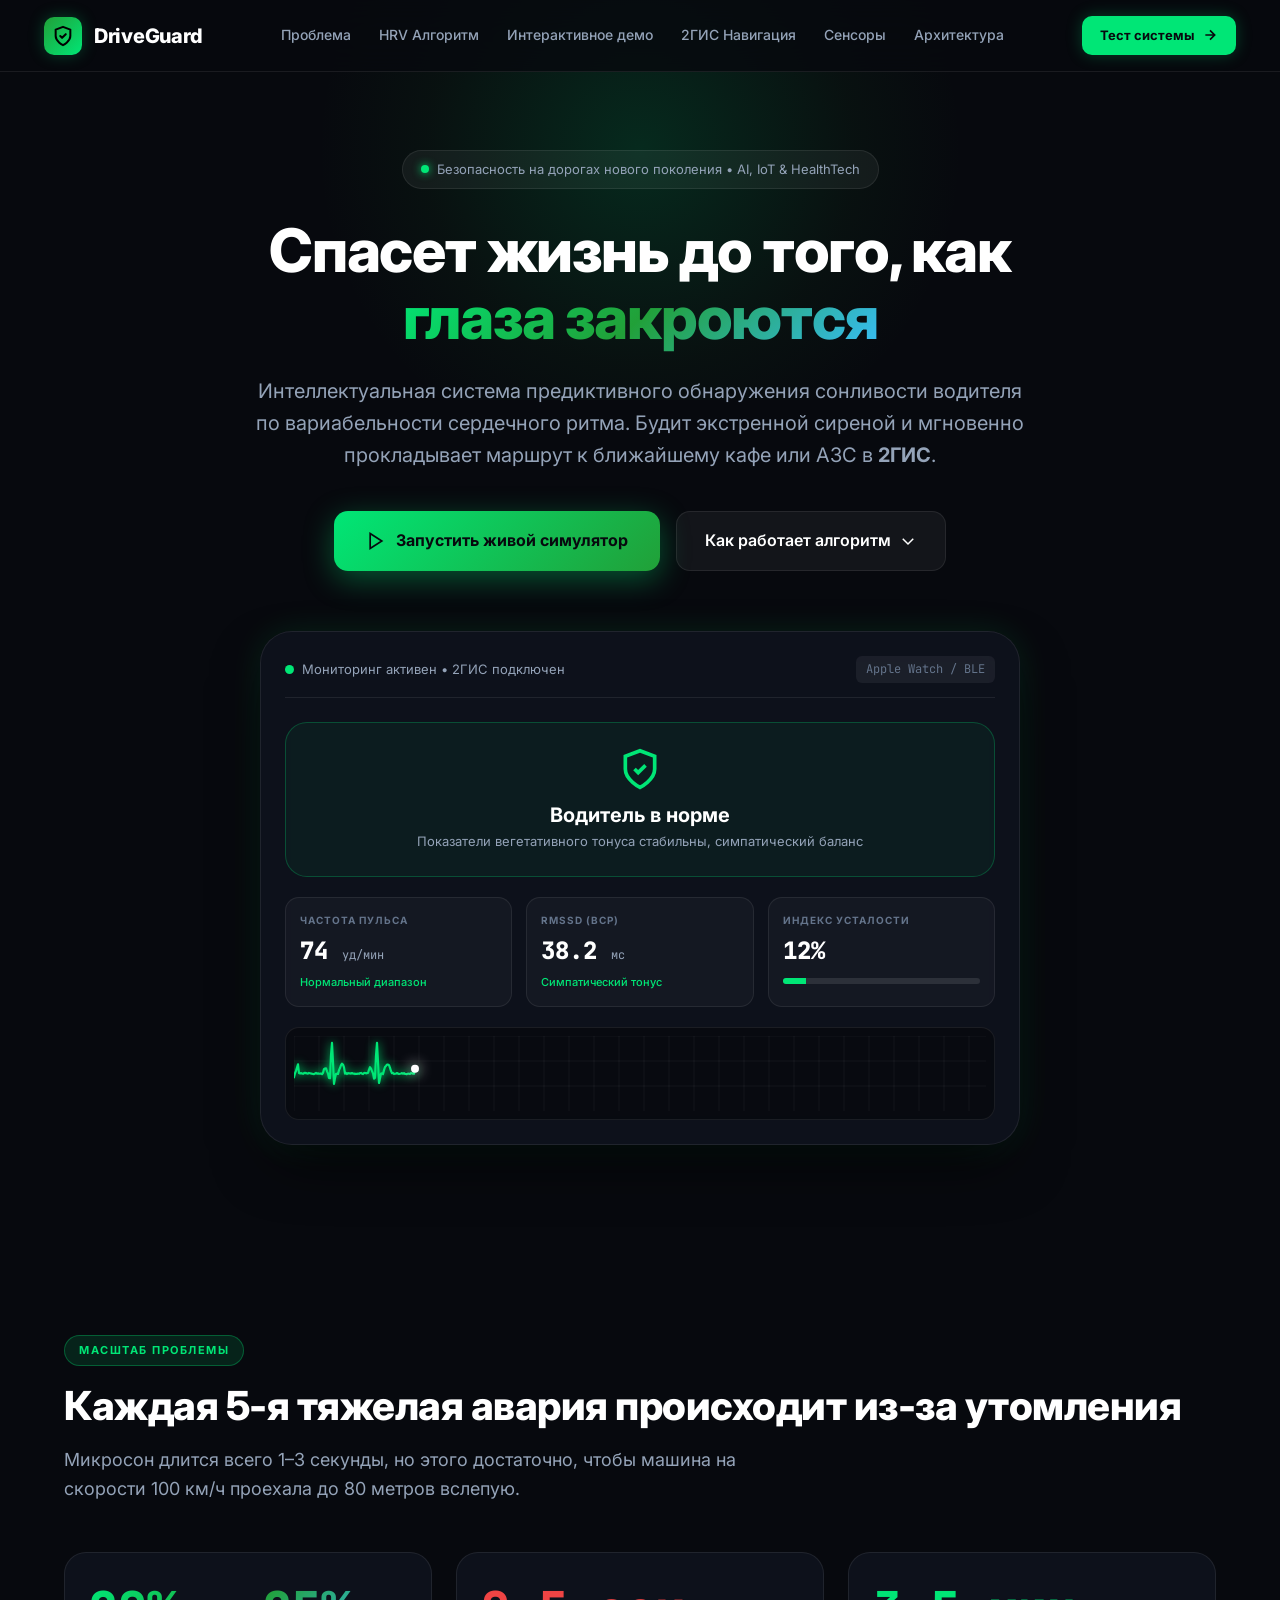
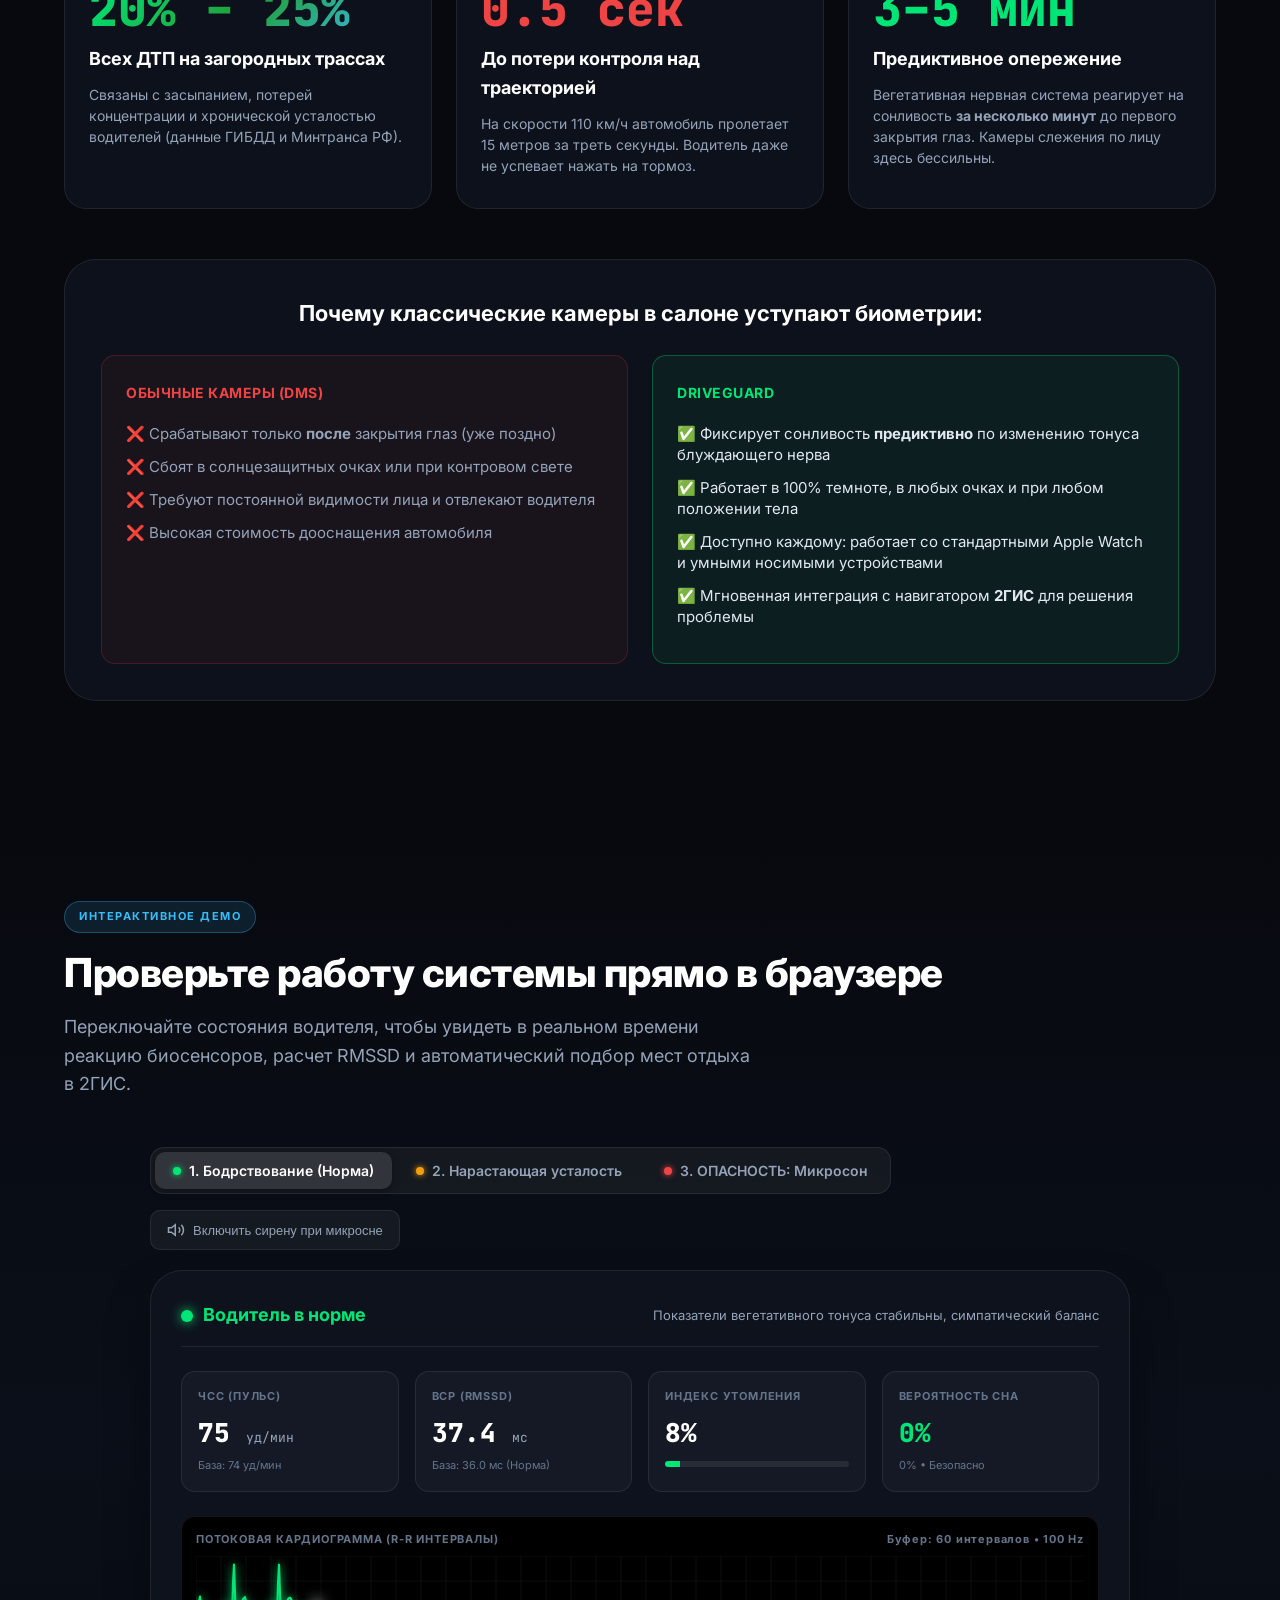
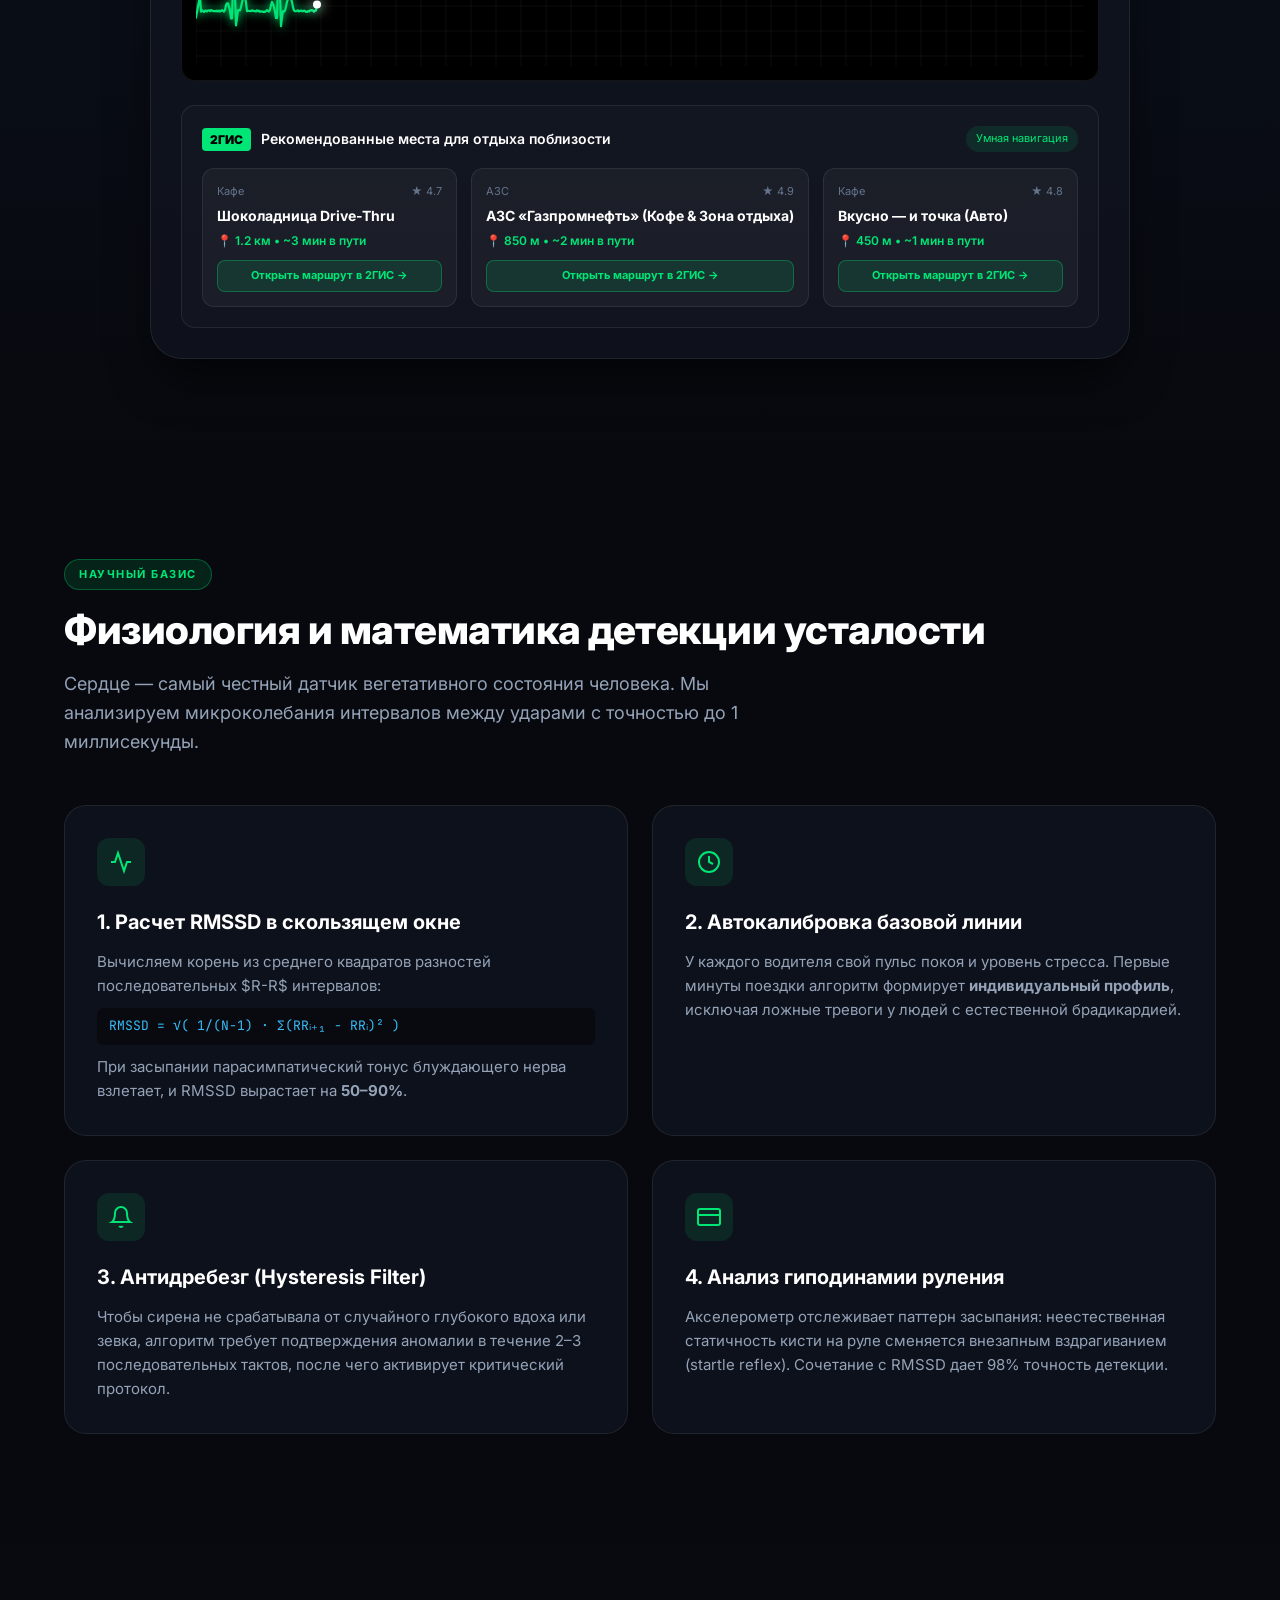
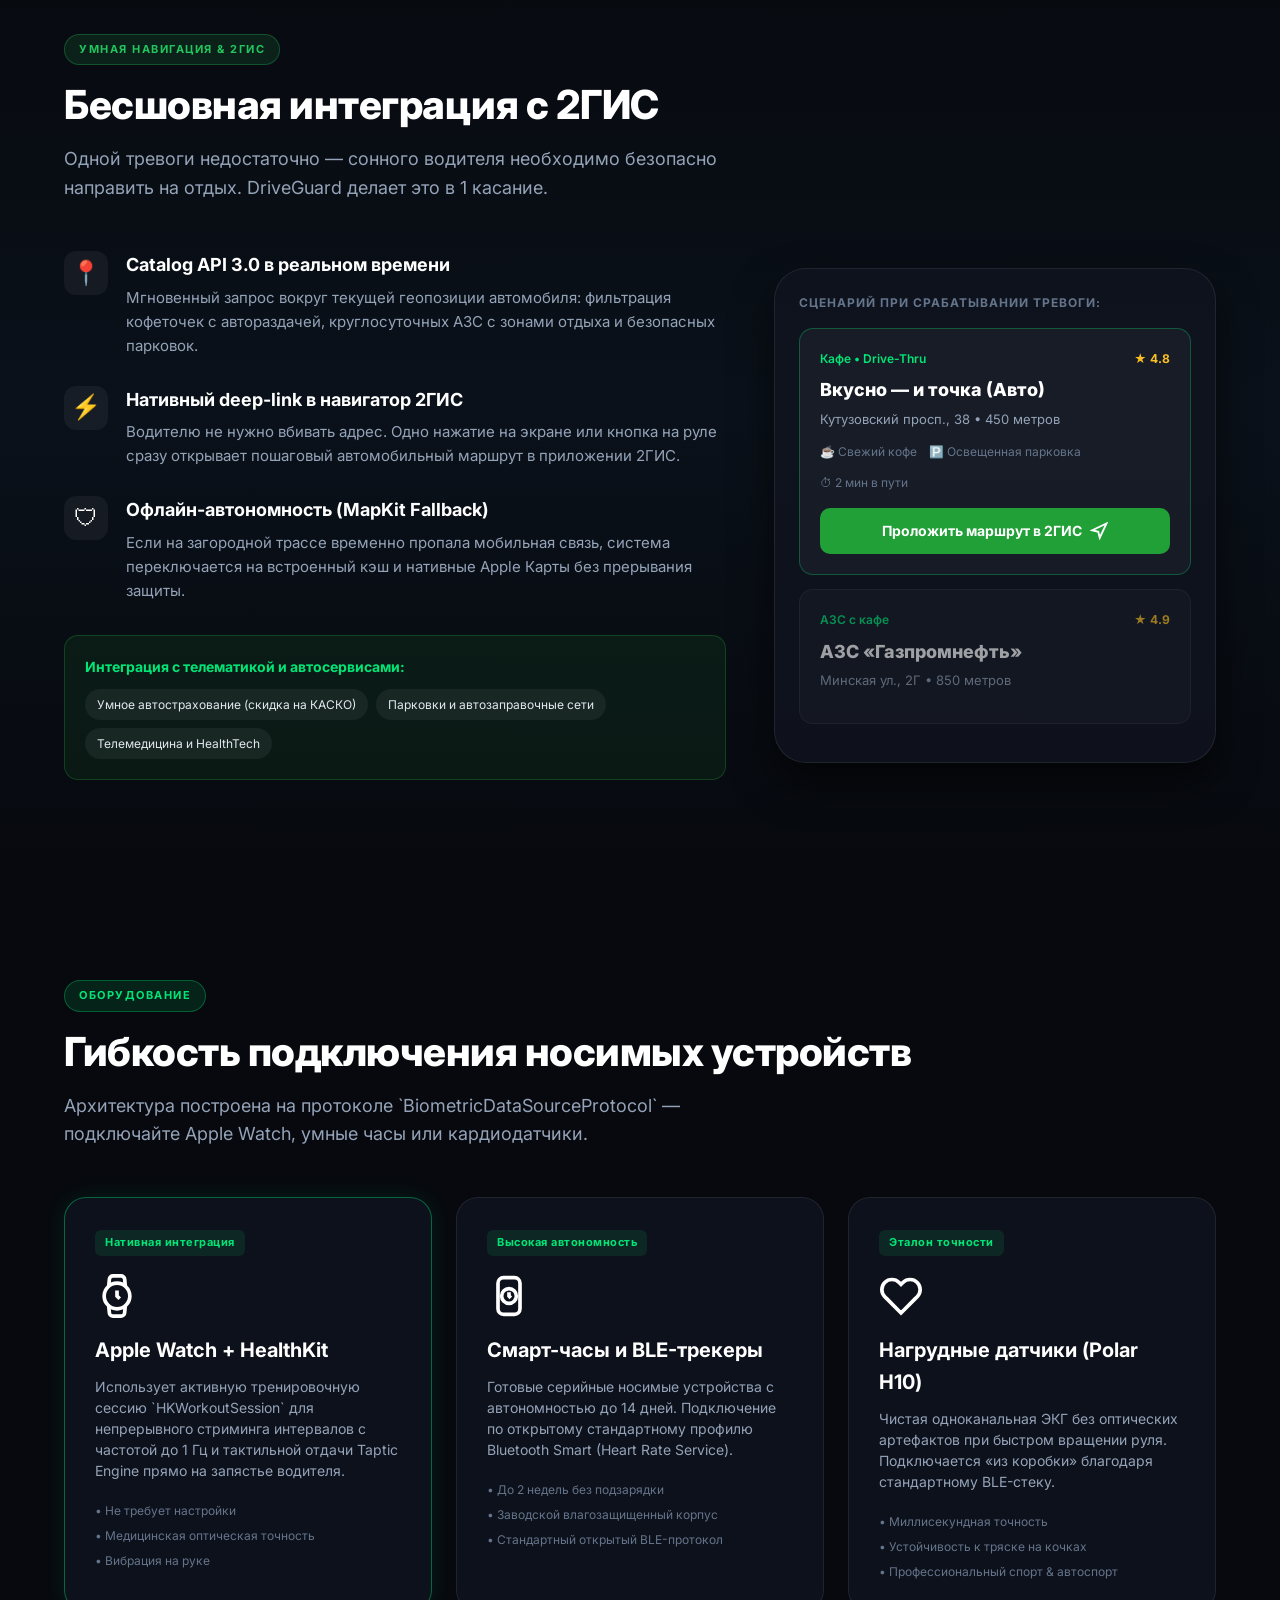
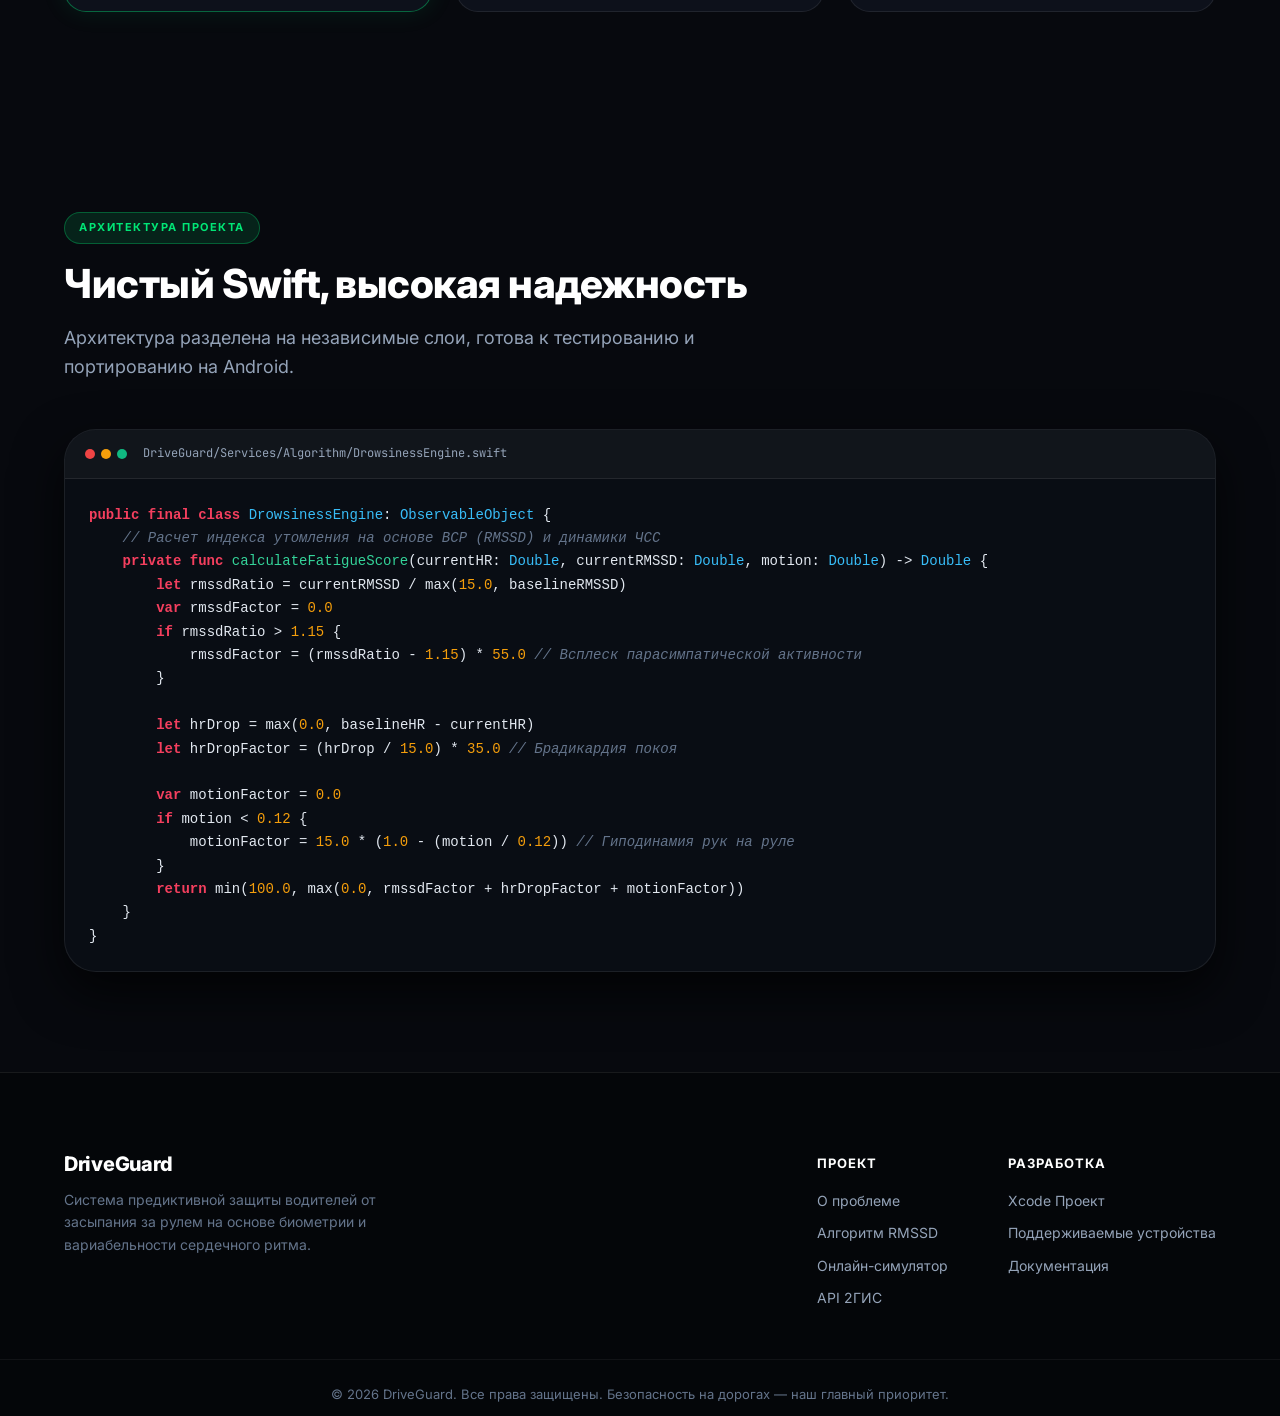
==== index.html @ 7223e364 "landing" ====
<!DOCTYPE html>
<html lang="ru">
<head>
  <meta charset="UTF-8">
  <meta name="viewport" content="width=device-width, initial-scale=1.0">
  <title>DriveGuard — Интеллектуальный контроль бодрствования водителя</title>
  <meta name="description" content="Предиктивное предотвращение засыпания за рулем по вариабельности сердечного ритма с мгновенной навигацией к местам отдыха в 2ГИС">
  <link rel="preconnect" href="https://fonts.googleapis.com">
  <link rel="preconnect" href="https://fonts.gstatic.com" crossorigin>
  <link href="https://fonts.googleapis.com/css2?family=Inter:wght@300;400;500;600;700;800&family=JetBrains+Mono:wght@400;600&display=swap" rel="stylesheet">
  <link rel="stylesheet" href="styles.css">
</head>
<body>

  <!-- Навигация -->
  <header class="navbar">
    <div class="nav-container">
      <a href="#" class="brand-logo">
        <div class="logo-icon">
          <svg viewBox="0 0 24 24" fill="none" stroke="currentColor" stroke-width="2.2" stroke-linecap="round" stroke-linejoin="round">
            <path d="M12 22s8-4 8-10V5l-8-3-8 3v7c0 6 8 10 8 10z"></path>
            <path d="M9 12l2 2 4-4"></path>
          </svg>
        </div>
        <div class="brand-text">
          <span class="brand-name">DriveGuard</span>
        </div>
      </a>

      <nav class="nav-links">
        <a href="#problem">Проблема</a>
        <a href="#algorithm">HRV Алгоритм</a>
        <a href="#simulator">Интерактивное демо</a>
        <a href="#twogis">2ГИС Навигация</a>
        <a href="#hardware">Сенсоры</a>
        <a href="#tech">Архитектура</a>
      </nav>

      <div class="nav-cta">
        <a href="#simulator" class="btn-primary-sm">
          <span>Тест системы</span>
          <svg width="16" height="16" viewBox="0 0 24 24" fill="none" stroke="currentColor" stroke-width="2.5"><path d="M5 12h14M12 5l7 7-7 7"/></svg>
        </a>
      </div>
    </div>
  </header>

  <!-- Hero Section -->
  <section class="hero-section">
    <div class="hero-glow"></div>
    <div class="container hero-content">
      
      <div class="hero-badge">
        <span class="badge-dot"></span>
        <span>Безопасность на дорогах нового поколения • AI, IoT & HealthTech</span>
      </div>

      <h1 class="hero-title">
        Спасет жизнь до того, как <span class="gradient-text">глаза закроются</span>
      </h1>

      <p class="hero-subtitle">
        Интеллектуальная система предиктивного обнаружения сонливости водителя по вариабельности сердечного ритма. Будит экстренной сиреной и мгновенно прокладывает маршрут к ближайшему кафе или АЗС в <strong>2ГИС</strong>.
      </p>

      <div class="hero-actions">
        <a href="#simulator" class="btn-hero-primary">
          <svg width="20" height="20" viewBox="0 0 24 24" fill="none" stroke="currentColor" stroke-width="2"><polygon points="5 3 19 12 5 21 5 3"/></svg>
          <span>Запустить живой симулятор</span>
        </a>
        <a href="#algorithm" class="btn-hero-secondary">
          <span>Как работает алгоритм</span>
          <svg width="18" height="18" viewBox="0 0 24 24" fill="none" stroke="currentColor" stroke-width="2"><path d="M19 9l-7 7-7-7"/></svg>
        </a>
      </div>

      <!-- Hero Dashboard Mockup -->
      <div class="hero-mockup-wrapper">
        <div class="mockup-frame">
          <div class="mockup-header">
            <div class="mockup-status">
              <span class="pulse-indicator"></span>
              <span>Мониторинг активен • 2ГИС подключен</span>
            </div>
            <div class="mockup-source">Apple Watch / BLE</div>
          </div>

          <div class="mockup-body">
            <div class="mockup-state-circle normal" id="heroCircle">
              <svg class="circle-icon" viewBox="0 0 24 24" fill="none" stroke="currentColor" stroke-width="2">
                <path d="M12 22s8-4 8-10V5l-8-3-8 3v7c0 6 8 10 8 10z"/>
                <polyline points="9 12 11 14 15 10"/>
              </svg>
              <div class="circle-title">Водитель в норме</div>
              <div class="circle-desc">Тонус стабилен, RMSSD 38.2 мс</div>
            </div>

            <div class="mockup-grid">
              <div class="metric-card">
                <div class="metric-label">ЧАСТОТА ПУЛЬСА</div>
                <div class="metric-value">74 <span class="metric-unit">уд/мин</span></div>
                <div class="metric-trend text-green">Нормальный диапазон</div>
              </div>
              <div class="metric-card">
                <div class="metric-label">RMSSD (ВСР)</div>
                <div class="metric-value">38.2 <span class="metric-unit">мс</span></div>
                <div class="metric-trend text-green">Симпатический тонус</div>
              </div>
              <div class="metric-card">
                <div class="metric-label">ИНДЕКС УСТАЛОСТИ</div>
                <div class="metric-value">12%</div>
                <div class="progress-bar"><div class="progress-fill" style="width: 12%;"></div></div>
              </div>
            </div>

            <div class="mockup-canvas-wrapper">
              <canvas id="heroEcgCanvas" width="600" height="90"></canvas>
            </div>
          </div>
        </div>
      </div>

    </div>
  </section>

  <!-- Problem / Statistics Section -->
  <section class="section problem-section" id="problem">
    <div class="container">
      <div class="section-badge">МАСШТАБ ПРОБЛЕМЫ</div>
      <h2 class="section-title">Каждая 5-я тяжелая авария происходит из-за утомления</h2>
      <p class="section-desc">Микросон длится всего 1–3 секунды, но этого достаточно, чтобы машина на скорости 100 км/ч проехала до 80 метров вслепую.</p>

      <div class="stats-grid">
        <div class="stat-card">
          <div class="stat-num gradient-text">20% – 25%</div>
          <div class="stat-title">Всех ДТП на загородных трассах</div>
          <p class="stat-desc">Связаны с засыпанием, потерей концентрации и хронической усталостью водителей (данные ГИБДД и Минтранса РФ).</p>
        </div>

        <div class="stat-card">
          <div class="stat-num text-red">0.5 сек</div>
          <div class="stat-title">До потери контроля над траекторией</div>
          <p class="stat-desc">На скорости 110 км/ч автомобиль пролетает 15 метров за треть секунды. Водитель даже не успевает нажать на тормоз.</p>
        </div>

        <div class="stat-card">
          <div class="stat-num text-green">3–5 мин</div>
          <div class="stat-title">Предиктивное опережение</div>
          <p class="stat-desc">Вегетативная нервная система реагирует на сонливость <strong>за несколько минут</strong> до первого закрытия глаз. Камеры слежения по лицу здесь бессильны.</p>
        </div>
      </div>

      <!-- Сравнение: Камеры в салоне vs Наш биосенсорный подход -->
      <div class="comparison-card">
        <h3>Почему классические камеры в салоне уступают биометрии:</h3>
        <div class="comparison-grid">
          <div class="comp-col negative">
            <div class="comp-header">
              <span class="comp-tag">Обычные камеры (DMS)</span>
            </div>
            <ul>
              <li>❌ Срабатывают только <strong>после</strong> закрытия глаз (уже поздно)</li>
              <li>❌ Сбоят в солнцезащитных очках или при контровом свете</li>
              <li>❌ Требуют постоянной видимости лица и отвлекают водителя</li>
              <li>❌ Высокая стоимость дооснащения автомобиля</li>
            </ul>
          </div>

          <div class="comp-col positive">
            <div class="comp-header">
              <span class="comp-tag comp-highlight">DriveGuard</span>
            </div>
            <ul>
              <li>✅ Фиксирует сонливость <strong>предиктивно</strong> по изменению тонуса блуждающего нерва</li>
              <li>✅ Работает в 100% темноте, в любых очках и при любом положении тела</li>
              <li>✅ Доступно каждому: работает со стандартными Apple Watch и умными носимыми устройствами</li>
              <li>✅ Мгновенная интеграция с навигатором <strong>2ГИС</strong> для решения проблемы</li>
            </ul>
          </div>
        </div>
      </div>

    </div>
  </section>

  <!-- Interactive Live Simulator Section -->
  <section class="section simulator-section" id="simulator">
    <div class="container">
      <div class="section-badge badge-accent">ИНТЕРАКТИВНОЕ ДЕМО</div>
      <h2 class="section-title">Проверьте работу системы прямо в браузере</h2>
      <p class="section-desc">Переключайте состояния водителя, чтобы увидеть в реальном времени реакцию биосенсоров, расчет RMSSD и автоматический подбор мест отдыха в 2ГИС.</p>

      <div class="sim-container">
        
        <!-- Панель управления сценариями -->
        <div class="sim-controls">
          <div class="sim-tabs">
            <button class="sim-tab-btn active" data-scenario="normal" onclick="setSimScenario('normal')">
              <span class="tab-indicator green"></span>
              1. Бодрствование (Норма)
            </button>
            <button class="sim-tab-btn" data-scenario="fatigue" onclick="setSimScenario('fatigue')">
              <span class="tab-indicator yellow"></span>
              2. Нарастающая усталость
            </button>
            <button class="sim-tab-btn" data-scenario="sleep" onclick="setSimScenario('sleep')">
              <span class="tab-indicator red"></span>
              3. ОПАСНОСТЬ: Микросон
            </button>
          </div>

          <div class="sim-audio-toggle">
            <button class="btn-audio" id="audioToggleBtn" onclick="toggleAudioDemo()">
              <svg id="audioIcon" width="18" height="18" viewBox="0 0 24 24" fill="none" stroke="currentColor" stroke-width="2">
                <polygon points="11 5 6 9 2 9 2 15 6 15 11 19 11 5"></polygon>
                <path d="M19.07 4.93a10 10 0 0 1 0 14.14M15.54 8.46a5 5 0 0 1 0 7.07"></path>
              </svg>
              <span id="audioStatusText">Включить сирену при микросне</span>
            </button>
          </div>
        </div>

        <!-- Центральный дашборд симулятора -->
        <div class="sim-display" id="simDisplayCard">
          
          <!-- Аварийный оверлей при засыпании -->
          <div class="sim-emergency-overlay" id="simEmergencyOverlay">
            <div class="emergency-badge">ВНИМАНИЕ! ЗАСЫПАНИЕ ЗА РУЛЕМ!</div>
            <div class="emergency-text">Зафиксировано резкое падение ЧСС и скачок парасимпатического тонуса. Звучит сирена!</div>
            <button class="btn-wake-up" onclick="setSimScenario('normal')">
              Я БОДРСТВУЮ (ОТКЛЮЧИТЬ СИРЕНУ)
            </button>
          </div>

          <div class="sim-top-row">
            <div class="sim-status-indicator" id="simStatusPill">
              <span class="status-pulse-circle" id="simPulseDot"></span>
              <span id="simStatusTitle">Водитель в норме</span>
            </div>
            <div class="sim-telemetry" id="simTelemetryDesc">
              Показатели ритма в пределах индивидуальной базовой линии
            </div>
          </div>

          <div class="sim-metrics-row">
            <div class="sim-metric-box">
              <div class="box-label">ЧСС (ПУЛЬС)</div>
              <div class="box-value" id="simHrValue">75 <small>уд/мин</small></div>
              <div class="box-sub" id="simHrSub">База: 74</div>
            </div>

            <div class="sim-metric-box">
              <div class="box-label">ВСР (RMSSD)</div>
              <div class="box-value" id="simRmssdValue">37.4 <small>мс</small></div>
              <div class="box-sub" id="simRmssdSub">База: 36.0</div>
            </div>

            <div class="sim-metric-box">
              <div class="box-label">ИНДЕКС УТОМЛЕНИЯ</div>
              <div class="box-value" id="simFatigueScore">8%</div>
              <div class="box-bar-bg">
                <div class="box-bar-fill" id="simFatigueBar" style="width: 8%;"></div>
              </div>
            </div>

            <div class="sim-metric-box">
              <div class="box-label">ВЕРОЯТНОСТЬ СНА</div>
              <div class="box-value" id="simSleepProb">0%</div>
              <div class="box-sub" id="simSleepSub">Безопасно</div>
            </div>
          </div>

          <!-- Живой график кардиограммы -->
          <div class="sim-canvas-box">
            <div class="canvas-header">
              <span>ПОТОКОВАЯ КАРДИОГРАММА (R-R ИНТЕРВАЛЫ)</span>
              <span id="simBufferStats">Буфер: 60 интервалов • 100 Hz</span>
            </div>
            <canvas id="simEcgCanvas" width="900" height="120"></canvas>
          </div>

          <!-- Рекомендации 2ГИС в реальном времени -->
          <div class="sim-twogis-box" id="simTwogisBox">
            <div class="twogis-header">
              <div class="twogis-brand">
                <span class="twogis-logo-badge">2ГИС</span>
                <span class="twogis-title">Рекомендованные места для отдыха поблизости</span>
              </div>
              <span class="twogis-auto-tag">Умная навигация</span>
            </div>

            <div class="places-grid" id="simPlacesGrid">
              <!-- Карточки наполняются динамически JS -->
            </div>
          </div>

        </div>

      </div>
    </div>
  </section>

  <!-- How Algorithm Works -->
  <section class="section" id="algorithm">
    <div class="container">
      <div class="section-badge">НАУЧНЫЙ БАЗИС</div>
      <h2 class="section-title">Физиология и математика детекции усталости</h2>
      <p class="section-desc">Сердце — самый честный датчик вегетативного состояния человека. Мы анализируем микроколебания интервалов между ударами с точностью до 1 миллисекунды.</p>

      <div class="features-grid">
        
        <div class="feature-card">
          <div class="feat-icon">
            <svg viewBox="0 0 24 24" fill="none" stroke="currentColor" stroke-width="2"><path d="M22 12h-4l-3 9L9 3l-3 9H2"/></svg>
          </div>
          <h3>1. Расчет RMSSD в скользящем окне</h3>
          <p>
            Вычисляем корень из среднего квадратов разностей последовательных $R-R$ интервалов:
            <code class="math-code">RMSSD = √( 1/(N-1) · Σ(RRᵢ₊₁ - RRᵢ)² )</code>
            При засыпании парасимпатический тонус блуждающего нерва взлетает, и RMSSD вырастает на <strong>50–90%</strong>.
          </p>
        </div>

        <div class="feature-card">
          <div class="feat-icon">
            <svg viewBox="0 0 24 24" fill="none" stroke="currentColor" stroke-width="2"><circle cx="12" cy="12" r="10"/><path d="M12 6v6l4 2"/></svg>
          </div>
          <h3>2. Автокалибровка базовой линии</h3>
          <p>
            У каждого водителя свой пульс покоя и уровень стресса. Первые минуты поездки алгоритм формирует <strong>индивидуальный профиль</strong>, исключая ложные тревоги у людей с естественной брадикардией.
          </p>
        </div>

        <div class="feature-card">
          <div class="feat-icon">
            <svg viewBox="0 0 24 24" fill="none" stroke="currentColor" stroke-width="2"><path d="M18 8A6 6 0 0 0 6 8c0 7-3 9-3 9h18s-3-2-3-9"/><path d="M13.73 21a2 2 0 0 1-3.46 0"/></svg>
          </div>
          <h3>3. Антидребезг (Hysteresis Filter)</h3>
          <p>
            Чтобы сирена не срабатывала от случайного глубокого вдоха или зевка, алгоритм требует подтверждения аномалии в течение 2–3 последовательных тактов, после чего активирует критический протокол.
          </p>
        </div>

        <div class="feature-card">
          <div class="feat-icon">
            <svg viewBox="0 0 24 24" fill="none" stroke="currentColor" stroke-width="2"><rect x="1" y="4" width="22" height="16" rx="2" ry="2"/><line x1="1" y1="10" x2="23" y2="10"/></svg>
          </div>
          <h3>4. Анализ гиподинамии руления</h3>
          <p>
            Акселерометр отслеживает паттерн засыпания: неестественная статичность кисти на руле сменяется внезапным вздрагиванием (startle reflex). Сочетание с RMSSD дает 98% точность детекции.
          </p>
        </div>

      </div>
    </div>
  </section>

  <!-- 2GIS & Navigation -->
  <section class="section twogis-section" id="twogis">
    <div class="container">
      <div class="section-badge badge-nav">УМНАЯ НАВИГАЦИЯ & 2ГИС</div>
      <h2 class="section-title">Бесшовная интеграция с 2ГИС</h2>
      <p class="section-desc">Одной тревоги недостаточно — сонного водителя необходимо безопасно направить на отдых. DriveGuard делает это в 1 касание.</p>

      <div class="twogis-layout">
        <div class="twogis-info">
          <div class="info-item">
            <div class="info-icon">📍</div>
            <div>
              <h4>Catalog API 3.0 в реальном времени</h4>
              <p>Мгновенный запрос вокруг текущей геопозиции автомобиля: фильтрация кофеточек с автораздачей, круглосуточных АЗС с зонами отдыха и безопасных парковок.</p>
            </div>
          </div>

          <div class="info-item">
            <div class="info-icon">⚡️</div>
            <div>
              <h4>Нативный deep-link в навигатор 2ГИС</h4>
              <p>Водителю не нужно вбивать адрес. Одно нажатие на экране или кнопка на руле сразу открывает пошаговый автомобильный маршрут в приложении 2ГИС.</p>
            </div>
          </div>

          <div class="info-item">
            <div class="info-icon">🛡</div>
            <div>
              <h4>Офлайн-автономность (MapKit Fallback)</h4>
              <p>Если на загородной трассе временно пропала мобильная связь, система переключается на встроенный кэш и нативные Apple Карты без прерывания защиты.</p>
            </div>
          </div>

          <div class="smart-synergy-banner">
            <div class="synergy-title">Интеграция с телематикой и автосервисами:</div>
            <div class="synergy-tags">
              <span class="tag">Умное автострахование (скидка на КАСКО)</span>
              <span class="tag">Парковки и автозаправочные сети</span>
              <span class="tag">Телемедицина и HealthTech</span>
            </div>
          </div>
        </div>

        <div class="twogis-card-mockup">
          <div class="card-badge-top">Сценарий при срабатывании тревоги:</div>
          <div class="place-preview-card">
            <div class="place-preview-header">
              <div class="place-badge-type">Кафе • Drive-Thru</div>
              <div class="place-rating">★ 4.8</div>
            </div>
            <div class="place-name">Вкусно — и точка (Авто)</div>
            <div class="place-address">Кутузовский просп., 38 • 450 метров</div>
            <div class="place-features">
              <span>☕️ Свежий кофе</span>
              <span>🅿️ Освещенная парковка</span>
              <span>⏱ 2 мин в пути</span>
            </div>
            <div class="place-btn-preview">
              <span>Проложить маршрут в 2ГИС</span>
              <svg width="18" height="18" viewBox="0 0 24 24" fill="none" stroke="currentColor" stroke-width="2.5"><polygon points="3 11 22 2 13 21 11 13 3 11"/></svg>
            </div>
          </div>

          <div class="place-preview-card second">
            <div class="place-preview-header">
              <div class="place-badge-type">АЗС с кафе</div>
              <div class="place-rating">★ 4.9</div>
            </div>
            <div class="place-name">АЗС «Газпромнефть»</div>
            <div class="place-address">Минская ул., 2Г • 850 метров</div>
          </div>
        </div>
      </div>

    </div>
  </section>

  <!-- Hardware Section -->
  <section class="section" id="hardware">
    <div class="container">
      <div class="section-badge">ОБОРУДОВАНИЕ</div>
      <h2 class="section-title">Гибкость подключения носимых устройств</h2>
      <p class="section-desc">Архитектура построена на протоколе `BiometricDataSourceProtocol` — подключайте Apple Watch, умные часы или кардиодатчики.</p>

      <div class="hardware-grid">
        <div class="hw-card featured">
          <div class="hw-badge">Нативная интеграция</div>
          <div class="hw-icon-wrap">
            <svg viewBox="0 0 24 24" fill="none" stroke="currentColor" stroke-width="2"><circle cx="12" cy="12" r="7"/><polyline points="12 9 12 12 13.5 13.5"/><path d="M16.51 17.35l-.35 3.83a2 2 0 0 1-2 1.82H9.83a2 2 0 0 1-2-1.82l-.35-3.83m.01-10.7l.35-3.83A2 2 0 0 1 9.83 1h4.35a2 2 0 0 1 2 1.82l.35 3.83"/></svg>
          </div>
          <h3>Apple Watch + HealthKit</h3>
          <p>Использует активную тренировочную сессию `HKWorkoutSession` для непрерывного стриминга интервалов с частотой до 1 Гц и тактильной отдачи Taptic Engine прямо на запястье водителя.</p>
          <div class="hw-features">
            <span>• Не требует настройки</span>
            <span>• Медицинская оптическая точность</span>
            <span>• Вибрация на руке</span>
          </div>
        </div>

        <div class="hw-card">
          <div class="hw-badge">Высокая автономность</div>
          <div class="hw-icon-wrap">
            <svg viewBox="0 0 24 24" fill="none" stroke="currentColor" stroke-width="2"><rect x="6" y="2" width="12" height="20" rx="3" ry="3"/><circle cx="12" cy="12" r="4"/><path d="M12 10v2l1 1"/></svg>
          </div>
          <h3>Смарт-часы и BLE-трекеры</h3>
          <p>Готовые серийные носимые устройства с автономностью до 14 дней. Подключение по открытому стандартному профилю Bluetooth Smart (Heart Rate Service).</p>
          <div class="hw-features">
            <span>• До 2 недель без подзарядки</span>
            <span>• Заводской влагозащищенный корпус</span>
            <span>• Стандартный открытый BLE-протокол</span>
          </div>
        </div>

        <div class="hw-card">
          <div class="hw-badge">Эталон точности</div>
          <div class="hw-icon-wrap">
            <svg viewBox="0 0 24 24" fill="none" stroke="currentColor" stroke-width="2"><path d="M20.84 4.61a5.5 5.5 0 0 0-7.78 0L12 5.67l-1.06-1.06a5.5 5.5 0 0 0-7.78 7.78l1.06 1.06L12 21.23l7.78-7.78 1.06-1.06a5.5 5.5 0 0 0 0-7.78z"/></svg>
          </div>
          <h3>Нагрудные датчики (Polar H10)</h3>
          <p>Чистая одноканальная ЭКГ без оптических артефактов при быстром вращении руля. Подключается «из коробки» благодаря стандартному BLE-стеку.</p>
          <div class="hw-features">
            <span>• Миллисекундная точность</span>
            <span>• Устойчивость к тряске на кочках</span>
            <span>• Профессиональный спорт & автоспорт</span>
          </div>
        </div>
      </div>

    </div>
  </section>

  <!-- Technical Architecture -->
  <section class="section" id="tech">
    <div class="container">
      <div class="section-badge">АРХИТЕКТУРА ПРОЕКТА</div>
      <h2 class="section-title">Чистый Swift, высокая надежность</h2>
      <p class="section-desc">Архитектура разделена на независимые слои, готова к тестированию и портированию на Android.</p>

      <div class="code-showcase-box">
        <div class="code-header">
          <div class="code-dots">
            <span></span><span></span><span></span>
          </div>
          <div class="code-file">DriveGuard/Services/Algorithm/DrowsinessEngine.swift</div>
        </div>
        <pre class="code-content"><code><span class="k">public final class</span> <span class="t">DrowsinessEngine</span>: <span class="t">ObservableObject</span> {
    <span class="c">// Расчет индекса утомления на основе ВСР (RMSSD) и динамики ЧСС</span>
    <span class="k">private func</span> <span class="f">calculateFatigueScore</span>(currentHR: <span class="t">Double</span>, currentRMSSD: <span class="t">Double</span>, motion: <span class="t">Double</span>) -> <span class="t">Double</span> {
        <span class="k">let</span> rmssdRatio = currentRMSSD / max(<span class="n">15.0</span>, baselineRMSSD)
        <span class="k">var</span> rmssdFactor = <span class="n">0.0</span>
        <span class="k">if</span> rmssdRatio > <span class="n">1.15</span> {
            rmssdFactor = (rmssdRatio - <span class="n">1.15</span>) * <span class="n">55.0</span> <span class="c">// Всплеск парасимпатической активности</span>
        }
        
        <span class="k">let</span> hrDrop = max(<span class="n">0.0</span>, baselineHR - currentHR)
        <span class="k">let</span> hrDropFactor = (hrDrop / <span class="n">15.0</span>) * <span class="n">35.0</span> <span class="c">// Брадикардия покоя</span>
        
        <span class="k">var</span> motionFactor = <span class="n">0.0</span>
        <span class="k">if</span> motion &lt; <span class="n">0.12</span> {
            motionFactor = <span class="n">15.0</span> * (<span class="n">1.0</span> - (motion / <span class="n">0.12</span>)) <span class="c">// Гиподинамия рук на руле</span>
        }
        <span class="k">return</span> min(<span class="n">100.0</span>, max(<span class="n">0.0</span>, rmssdFactor + hrDropFactor + motionFactor))
    }
}</code></pre>
      </div>
    </div>
  </section>

  <!-- CTA Footer Section -->
  <footer class="footer">
    <div class="container footer-content">
      <div class="footer-brand">
        <div class="brand-text">
          <span class="brand-name">DriveGuard</span>
        </div>
        <p class="footer-desc">
          Система предиктивной защиты водителей от засыпания за рулем на основе биометрии и вариабельности сердечного ритма.
        </p>
      </div>

      <div class="footer-links">
        <div class="footer-col">
          <div class="col-title">Проект</div>
          <a href="#problem">О проблеме</a>
          <a href="#algorithm">Алгоритм RMSSD</a>
          <a href="#simulator">Онлайн-симулятор</a>
          <a href="#twogis">API 2ГИС</a>
        </div>
        <div class="footer-col">
          <div class="col-title">Разработка</div>
          <a href="../SberDriveGuard.xcodeproj">Xcode Проект</a>
          <a href="#hardware">Поддерживаемые устройства</a>
          <a href="../README.md">Документация</a>
        </div>
      </div>
    </div>

    <div class="footer-bottom">
      <div class="container">
        <p>© 2026 DriveGuard. Все права защищены. Безопасность на дорогах — наш главный приоритет.</p>
      </div>
    </div>
  </footer>

  <script src="app.js"></script>
</body>
</html>
---- styles.css ----
/* ==========================================================================
   DriveGuard — Landing Page Styles
   Design Language: Modern Dark Tech / Emerald & Cyberpunk Glassmorphism
   ========================================================================== */

:root {
  --bg-main: #07090e;
  --bg-card: rgba(16, 21, 32, 0.75);
  --bg-card-hover: rgba(22, 30, 46, 0.85);
  --bg-subtle: #0d121c;
  
  --sber-green: #21a038;
  --sber-green-light: #00e676;
  --sber-green-glow: rgba(0, 230, 118, 0.25);
  
  --color-alert-red: #ef4444;
  --color-alert-red-glow: rgba(239, 68, 68, 0.35);
  --color-warning-yellow: #f59e0b;
  --color-blue: #3b82f6;

  --text-primary: #ffffff;
  --text-secondary: #94a3b8;
  --text-muted: #64748b;
  
  --border-subtle: rgba(255, 255, 255, 0.08);
  --border-active: rgba(0, 230, 118, 0.4);
  
  --radius-sm: 8px;
  --radius-md: 14px;
  --radius-lg: 22px;
  --radius-xl: 32px;
  
  --font-main: 'Inter', -apple-system, BlinkMacSystemFont, "Segoe UI", Roboto, sans-serif;
  --font-mono: 'JetBrains Mono', SFMono-Regular, Menlo, monospace;
}

* {
  margin: 0;
  padding: 0;
  box-sizing: border-box;
}

html {
  scroll-behavior: smooth;
  background-color: var(--bg-main);
  color: var(--text-primary);
  font-family: var(--font-main);
  -webkit-font-smoothing: antialiased;
}

body {
  overflow-x: hidden;
  line-height: 1.6;
}

.container {
  max-width: 1200px;
  margin: 0 auto;
  padding: 0 24px;
}

/* ==========================================================================
   Typography & Utility Classes
   ========================================================================== */

.gradient-text {
  background: linear-gradient(135deg, #00e676 0%, #21a038 50%, #38bdf8 100%);
  -webkit-background-clip: text;
  -webkit-text-fill-color: transparent;
}

.text-green { color: var(--sber-green-light); }
.text-red { color: var(--color-alert-red); }
.text-yellow { color: var(--color-warning-yellow); }

.section {
  padding: 100px 0;
  position: relative;
}

.section-badge {
  display: inline-block;
  font-size: 11px;
  font-weight: 700;
  letter-spacing: 1.5px;
  text-transform: uppercase;
  color: var(--sber-green-light);
  background: rgba(0, 230, 118, 0.12);
  border: 1px solid rgba(0, 230, 118, 0.3);
  padding: 6px 14px;
  border-radius: 20px;
  margin-bottom: 16px;
}

.badge-accent {
  color: #38bdf8;
  background: rgba(56, 189, 248, 0.12);
  border-color: rgba(56, 189, 248, 0.3);
}

.badge-nav,
.badge-sber {
  color: #22c55e;
  background: rgba(34, 197, 94, 0.12);
  border-color: rgba(34, 197, 94, 0.3);
}

.section-title {
  font-size: 40px;
  font-weight: 800;
  line-height: 1.2;
  margin-bottom: 16px;
  letter-spacing: -0.5px;
}

.section-desc {
  font-size: 18px;
  color: var(--text-secondary);
  max-width: 700px;
  margin-bottom: 48px;
}

/* ==========================================================================
   Navigation Bar
   ========================================================================== */

.navbar {
  position: fixed;
  top: 0;
  left: 0;
  right: 0;
  z-index: 1000;
  background: rgba(7, 9, 14, 0.8);
  backdrop-filter: blur(18px);
  -webkit-backdrop-filter: blur(18px);
  border-bottom: 1px solid var(--border-subtle);
  height: 72px;
}

.nav-container {
  max-width: 1240px;
  margin: 0 auto;
  height: 100%;
  display: flex;
  align-items: center;
  justify-content: space-between;
  padding: 0 24px;
}

.brand-logo {
  display: flex;
  align-items: center;
  gap: 12px;
  text-decoration: none;
  color: #fff;
}

.logo-icon {
  width: 38px;
  height: 38px;
  background: linear-gradient(135deg, #21a038, #00e676);
  border-radius: 10px;
  display: flex;
  align-items: center;
  justify-content: center;
  color: #000;
  box-shadow: 0 0 16px var(--sber-green-glow);
}

.logo-icon svg {
  width: 22px;
  height: 22px;
}

.brand-text {
  display: flex;
  flex-direction: column;
  line-height: 1.1;
}

.brand-tag,
.brand-sber {
  font-size: 11px;
  font-weight: 800;
  letter-spacing: 2px;
  color: var(--sber-green-light);
}

.brand-name {
  font-size: 20px;
  font-weight: 800;
  letter-spacing: -0.3px;
}

.nav-links {
  display: flex;
  gap: 28px;
}

.nav-links a {
  text-decoration: none;
  color: var(--text-secondary);
  font-size: 14px;
  font-weight: 500;
  transition: color 0.2s;
}

.nav-links a:hover {
  color: #fff;
}

.btn-primary-sm {
  display: inline-flex;
  align-items: center;
  gap: 8px;
  background: var(--sber-green-light);
  color: #07090e;
  font-weight: 700;
  font-size: 13px;
  padding: 9px 18px;
  border-radius: 10px;
  text-decoration: none;
  transition: all 0.2s;
  box-shadow: 0 0 16px var(--sber-green-glow);
}

.btn-primary-sm:hover {
  background: #39ff96;
  transform: translateY(-1px);
}

/* ==========================================================================
   Hero Section
   ========================================================================== */

.hero-section {
  position: relative;
  padding-top: 150px;
  padding-bottom: 90px;
  text-align: center;
  overflow: hidden;
}

.hero-glow {
  position: absolute;
  top: -100px;
  left: 50%;
  transform: translateX(-50%);
  width: 700px;
  height: 500px;
  background: radial-gradient(circle, rgba(0, 230, 118, 0.15) 0%, rgba(33, 160, 56, 0.05) 50%, transparent 75%);
  pointer-events: none;
  z-index: 0;
}

.hero-content {
  position: relative;
  z-index: 1;
}

.hero-badge {
  display: inline-flex;
  align-items: center;
  gap: 8px;
  background: rgba(255, 255, 255, 0.05);
  border: 1px solid var(--border-subtle);
  padding: 8px 18px;
  border-radius: 30px;
  font-size: 13px;
  color: var(--text-secondary);
  margin-bottom: 28px;
}

.badge-dot {
  width: 8px;
  height: 8px;
  background: var(--sber-green-light);
  border-radius: 50%;
  box-shadow: 0 0 8px var(--sber-green-light);
}

.hero-title {
  font-size: 60px;
  font-weight: 800;
  line-height: 1.12;
  letter-spacing: -1.2px;
  max-width: 900px;
  margin: 0 auto 24px auto;
}

.hero-subtitle {
  font-size: 20px;
  color: var(--text-secondary);
  max-width: 780px;
  margin: 0 auto 40px auto;
  line-height: 1.6;
}

.hero-actions {
  display: flex;
  justify-content: center;
  gap: 16px;
  margin-bottom: 60px;
}

.btn-hero-primary {
  display: inline-flex;
  align-items: center;
  gap: 10px;
  background: linear-gradient(135deg, #00e676, #21a038);
  color: #07090e;
  font-weight: 700;
  font-size: 16px;
  padding: 16px 32px;
  border-radius: 14px;
  text-decoration: none;
  transition: all 0.25s;
  box-shadow: 0 8px 30px rgba(0, 230, 118, 0.35);
}

.btn-hero-primary:hover {
  transform: translateY(-2px);
  box-shadow: 0 12px 38px rgba(0, 230, 118, 0.5);
}

.btn-hero-secondary {
  display: inline-flex;
  align-items: center;
  gap: 8px;
  background: rgba(255, 255, 255, 0.05);
  color: #fff;
  border: 1px solid var(--border-subtle);
  font-weight: 600;
  font-size: 16px;
  padding: 16px 28px;
  border-radius: 14px;
  text-decoration: none;
  transition: all 0.25s;
}

.btn-hero-secondary:hover {
  background: rgba(255, 255, 255, 0.1);
  border-color: rgba(255, 255, 255, 0.2);
}

/* ==========================================================================
   Hero Mockup Card
   ========================================================================== */

.hero-mockup-wrapper {
  max-width: 760px;
  margin: 0 auto;
}

.mockup-frame {
  background: var(--bg-card);
  backdrop-filter: blur(20px);
  border: 1px solid var(--border-subtle);
  border-radius: var(--radius-xl);
  padding: 24px;
  box-shadow: 0 25px 60px -15px rgba(0, 0, 0, 0.8), 0 0 35px rgba(0, 230, 118, 0.12);
  text-align: left;
}

.mockup-header {
  display: flex;
  justify-content: space-between;
  align-items: center;
  margin-bottom: 24px;
  padding-bottom: 14px;
  border-bottom: 1px solid var(--border-subtle);
}

.mockup-status {
  display: flex;
  align-items: center;
  gap: 8px;
  font-size: 13px;
  color: var(--text-secondary);
}

.pulse-indicator {
  width: 9px;
  height: 9px;
  background: var(--sber-green-light);
  border-radius: 50%;
  animation: pulse-ring 1.8s infinite;
}

@keyframes pulse-ring {
  0% { box-shadow: 0 0 0 0 rgba(0, 230, 118, 0.6); }
  70% { box-shadow: 0 0 0 10px rgba(0, 230, 118, 0); }
  100% { box-shadow: 0 0 0 0 rgba(0, 230, 118, 0); }
}

.mockup-source {
  font-size: 12px;
  font-family: var(--font-mono);
  background: rgba(255, 255, 255, 0.06);
  padding: 4px 10px;
  border-radius: 6px;
  color: var(--text-muted);
}

.mockup-state-circle {
  display: flex;
  flex-direction: column;
  align-items: center;
  justify-content: center;
  padding: 24px;
  border-radius: var(--radius-lg);
  background: rgba(0, 230, 118, 0.05);
  border: 1px solid rgba(0, 230, 118, 0.25);
  margin-bottom: 20px;
  text-align: center;
}

.circle-icon {
  width: 44px;
  height: 44px;
  color: var(--sber-green-light);
  margin-bottom: 8px;
}

.circle-title {
  font-size: 20px;
  font-weight: 700;
  color: #fff;
}

.circle-desc {
  font-size: 13px;
  color: var(--text-secondary);
}

.mockup-grid {
  display: grid;
  grid-template-columns: repeat(3, 1fr);
  gap: 14px;
  margin-bottom: 20px;
}

.metric-card {
  background: rgba(255, 255, 255, 0.03);
  border: 1px solid var(--border-subtle);
  border-radius: var(--radius-md);
  padding: 14px;
}

.metric-label {
  font-size: 10px;
  font-weight: 700;
  letter-spacing: 1px;
  color: var(--text-muted);
  margin-bottom: 4px;
}

.metric-value {
  font-size: 24px;
  font-weight: 800;
  font-family: var(--font-mono);
  color: #fff;
}

.metric-unit {
  font-size: 12px;
  font-weight: 400;
  color: var(--text-secondary);
}

.metric-trend {
  font-size: 11px;
  font-weight: 500;
  margin-top: 4px;
}

.progress-bar {
  height: 6px;
  background: rgba(255, 255, 255, 0.1);
  border-radius: 10px;
  overflow: hidden;
  margin-top: 8px;
}

.progress-fill {
  height: 100%;
  background: var(--sber-green-light);
  transition: width 0.3s;
}

.mockup-canvas-wrapper {
  background: rgba(0, 0, 0, 0.4);
  border: 1px solid var(--border-subtle);
  border-radius: var(--radius-md);
  padding: 8px;
  overflow: hidden;
}

.mockup-canvas-wrapper canvas {
  display: block;
  width: 100%;
  height: 75px;
}

/* ==========================================================================
   Problem Section
   ========================================================================== */

.stats-grid {
  display: grid;
  grid-template-columns: repeat(3, 1fr);
  gap: 24px;
  margin-bottom: 50px;
}

.stat-card {
  background: var(--bg-card);
  border: 1px solid var(--border-subtle);
  border-radius: var(--radius-lg);
  padding: 32px 24px;
  transition: transform 0.2s, border-color 0.2s;
}

.stat-card:hover {
  transform: translateY(-4px);
  border-color: rgba(255, 255, 255, 0.18);
}

.stat-num {
  font-size: 48px;
  font-weight: 800;
  font-family: var(--font-mono);
  line-height: 1;
  margin-bottom: 12px;
}

.stat-title {
  font-size: 18px;
  font-weight: 700;
  color: #fff;
  margin-bottom: 10px;
}

.stat-desc {
  font-size: 14px;
  color: var(--text-secondary);
  line-height: 1.5;
}

.comparison-card {
  background: var(--bg-card);
  border: 1px solid var(--border-subtle);
  border-radius: var(--radius-xl);
  padding: 36px;
}

.comparison-card h3 {
  font-size: 22px;
  font-weight: 700;
  margin-bottom: 24px;
  text-align: center;
}

.comparison-grid {
  display: grid;
  grid-template-columns: 1fr 1fr;
  gap: 24px;
}

.comp-col {
  padding: 24px;
  border-radius: var(--radius-md);
}

.comp-col.negative {
  background: rgba(239, 68, 68, 0.05);
  border: 1px solid rgba(239, 68, 68, 0.2);
}

.comp-col.positive {
  background: rgba(0, 230, 118, 0.06);
  border: 1px solid rgba(0, 230, 118, 0.3);
}

.comp-header {
  margin-bottom: 18px;
}

.comp-tag {
  font-size: 14px;
  font-weight: 700;
  text-transform: uppercase;
  letter-spacing: 0.5px;
  color: #ef4444;
}

.comp-tag.comp-highlight,
.comp-tag.comp-sber {
  color: var(--sber-green-light);
}

.comp-col ul {
  list-style: none;
}

.comp-col li {
  font-size: 15px;
  color: var(--text-secondary);
  margin-bottom: 12px;
  line-height: 1.4;
}

.comp-col.positive li {
  color: #e2e8f0;
}

/* ==========================================================================
   Simulator Section (Interactive Live Widget)
   ========================================================================== */

.simulator-section {
  background: linear-gradient(180deg, var(--bg-main) 0%, #0a0f19 50%, var(--bg-main) 100%);
}

.sim-container {
  max-width: 980px;
  margin: 0 auto;
}

.sim-controls {
  display: flex;
  justify-content: space-between;
  align-items: center;
  margin-bottom: 20px;
  flex-wrap: wrap;
  gap: 16px;
}

.sim-tabs {
  display: flex;
  background: rgba(255, 255, 255, 0.05);
  padding: 4px;
  border-radius: 14px;
  border: 1px solid var(--border-subtle);
  gap: 6px;
}

.sim-tab-btn {
  display: flex;
  align-items: center;
  gap: 8px;
  background: transparent;
  border: none;
  color: var(--text-secondary);
  font-family: var(--font-main);
  font-size: 14px;
  font-weight: 600;
  padding: 10px 18px;
  border-radius: 10px;
  cursor: pointer;
  transition: all 0.2s;
}

.sim-tab-btn.active {
  background: rgba(255, 255, 255, 0.12);
  color: #fff;
  box-shadow: 0 2px 8px rgba(0, 0, 0, 0.3);
}

.tab-indicator {
  width: 8px;
  height: 8px;
  border-radius: 50%;
}

.tab-indicator.green { background: var(--sber-green-light); box-shadow: 0 0 6px var(--sber-green-light); }
.tab-indicator.yellow { background: var(--color-warning-yellow); box-shadow: 0 0 6px var(--color-warning-yellow); }
.tab-indicator.red { background: var(--color-alert-red); box-shadow: 0 0 6px var(--color-alert-red); }

.btn-audio {
  display: flex;
  align-items: center;
  gap: 8px;
  background: rgba(255, 255, 255, 0.05);
  border: 1px solid var(--border-subtle);
  color: var(--text-secondary);
  padding: 10px 16px;
  border-radius: 10px;
  font-size: 13px;
  cursor: pointer;
  transition: all 0.2s;
}

.btn-audio:hover {
  background: rgba(255, 255, 255, 0.1);
  color: #fff;
}

.btn-audio.active {
  background: rgba(239, 68, 68, 0.15);
  border-color: rgba(239, 68, 68, 0.4);
  color: #ef4444;
}

/* Карточка дисплея симулятора */
.sim-display {
  position: relative;
  background: var(--bg-card);
  border: 1px solid var(--border-subtle);
  border-radius: var(--radius-xl);
  padding: 30px;
  box-shadow: 0 25px 50px -12px rgba(0, 0, 0, 0.7);
  transition: border-color 0.4s, box-shadow 0.4s;
  overflow: hidden;
}

.sim-display.state-sleep {
  border-color: var(--color-alert-red);
  box-shadow: 0 0 40px var(--color-alert-red-glow);
  animation: strobe-border 0.6s infinite alternate;
}

@keyframes strobe-border {
  from { border-color: rgba(239, 68, 68, 0.4); }
  to { border-color: rgba(239, 68, 68, 1); }
}

/* Экстренный оверлей */
.sim-emergency-overlay {
  display: none;
  position: absolute;
  top: 0;
  left: 0;
  right: 0;
  background: linear-gradient(180deg, rgba(239, 68, 68, 0.95) 0%, rgba(185, 28, 28, 0.9) 100%);
  padding: 16px 24px;
  z-index: 10;
  align-items: center;
  justify-content: space-between;
  flex-wrap: wrap;
  gap: 12px;
}

.sim-emergency-overlay.active {
  display: flex;
}

.emergency-badge {
  font-size: 16px;
  font-weight: 800;
  color: #fff;
  letter-spacing: 0.5px;
}

.emergency-text {
  font-size: 13px;
  color: rgba(255, 255, 255, 0.9);
}

.btn-wake-up {
  background: #fff;
  color: #b91c1c;
  font-weight: 800;
  border: none;
  padding: 8px 18px;
  border-radius: 8px;
  cursor: pointer;
  transition: transform 0.15s;
}

.btn-wake-up:hover {
  transform: scale(1.04);
}

.sim-top-row {
  display: flex;
  justify-content: space-between;
  align-items: center;
  margin-bottom: 24px;
  padding-bottom: 16px;
  border-bottom: 1px solid var(--border-subtle);
}

.sim-status-indicator {
  display: flex;
  align-items: center;
  gap: 10px;
  font-size: 18px;
  font-weight: 700;
}

.status-pulse-circle {
  width: 12px;
  height: 12px;
  border-radius: 50%;
  background: var(--sber-green-light);
  box-shadow: 0 0 10px var(--sber-green-light);
}

.sim-telemetry {
  font-size: 13px;
  color: var(--text-secondary);
}

.sim-metrics-row {
  display: grid;
  grid-template-columns: repeat(4, 1fr);
  gap: 16px;
  margin-bottom: 24px;
}

.sim-metric-box {
  background: rgba(255, 255, 255, 0.03);
  border: 1px solid var(--border-subtle);
  border-radius: var(--radius-md);
  padding: 16px;
}

.box-label {
  font-size: 11px;
  font-weight: 700;
  letter-spacing: 0.8px;
  color: var(--text-muted);
  margin-bottom: 6px;
}

.box-value {
  font-size: 26px;
  font-weight: 800;
  font-family: var(--font-mono);
  color: #fff;
}

.box-value small {
  font-size: 13px;
  color: var(--text-secondary);
  font-weight: 400;
}

.box-sub {
  font-size: 11px;
  color: var(--text-muted);
  margin-top: 4px;
}

.box-bar-bg {
  height: 6px;
  background: rgba(255, 255, 255, 0.08);
  border-radius: 4px;
  overflow: hidden;
  margin-top: 8px;
}

.box-bar-fill {
  height: 100%;
  background: var(--sber-green-light);
  transition: width 0.3s, background-color 0.3s;
}

.sim-canvas-box {
  background: #000;
  border: 1px solid var(--border-subtle);
  border-radius: var(--radius-md);
  padding: 14px;
  margin-bottom: 24px;
}

.canvas-header {
  display: flex;
  justify-content: space-between;
  font-size: 11px;
  font-weight: 700;
  letter-spacing: 0.8px;
  color: var(--text-muted);
  margin-bottom: 8px;
}

.sim-canvas-box canvas {
  width: 100%;
  height: 110px;
  display: block;
}

/* 2GIS Box in Simulator */
.sim-twogis-box {
  background: rgba(255, 255, 255, 0.02);
  border: 1px solid var(--border-subtle);
  border-radius: var(--radius-md);
  padding: 20px;
}

.twogis-header {
  display: flex;
  justify-content: space-between;
  align-items: center;
  margin-bottom: 16px;
}

.twogis-brand {
  display: flex;
  align-items: center;
  gap: 10px;
}

.twogis-logo-badge {
  background: #00e676;
  color: #000;
  font-weight: 900;
  font-size: 12px;
  padding: 2px 8px;
  border-radius: 4px;
}

.twogis-title {
  font-size: 14px;
  font-weight: 600;
  color: #fff;
}

.twogis-auto-tag {
  font-size: 11px;
  color: var(--sber-green-light);
  background: rgba(0, 230, 118, 0.1);
  padding: 4px 10px;
  border-radius: 20px;
}

.places-grid {
  display: grid;
  grid-template-columns: repeat(3, 1fr);
  gap: 14px;
}

.place-sim-card {
  background: rgba(255, 255, 255, 0.04);
  border: 1px solid var(--border-subtle);
  border-radius: 12px;
  padding: 14px;
  transition: all 0.2s;
}

.place-sim-card:hover {
  background: rgba(255, 255, 255, 0.08);
  border-color: rgba(0, 230, 118, 0.4);
}

.place-type-row {
  display: flex;
  justify-content: space-between;
  font-size: 11px;
  color: var(--text-muted);
  margin-bottom: 4px;
}

.place-title {
  font-size: 14px;
  font-weight: 700;
  color: #fff;
  margin-bottom: 4px;
  white-space: nowrap;
  overflow: hidden;
  text-overflow: ellipsis;
}

.place-dist {
  font-size: 12px;
  color: var(--sber-green-light);
  font-weight: 600;
  margin-bottom: 10px;
}

.btn-open-route {
  display: block;
  text-align: center;
  background: rgba(0, 230, 118, 0.12);
  color: var(--sber-green-light);
  border: 1px solid rgba(0, 230, 118, 0.3);
  padding: 6px 12px;
  border-radius: 8px;
  font-size: 11px;
  font-weight: 700;
  text-decoration: none;
  transition: all 0.2s;
}

.btn-open-route:hover {
  background: var(--sber-green-light);
  color: #000;
}

/* ==========================================================================
   Algorithm Section
   ========================================================================== */

.features-grid {
  display: grid;
  grid-template-columns: repeat(2, 1fr);
  gap: 24px;
}

.feature-card {
  background: var(--bg-card);
  border: 1px solid var(--border-subtle);
  border-radius: var(--radius-lg);
  padding: 32px;
  transition: all 0.25s;
}

.feature-card:hover {
  border-color: rgba(0, 230, 118, 0.3);
  transform: translateY(-3px);
}

.feat-icon {
  width: 48px;
  height: 48px;
  background: rgba(0, 230, 118, 0.1);
  border-radius: 12px;
  display: flex;
  align-items: center;
  justify-content: center;
  color: var(--sber-green-light);
  margin-bottom: 20px;
}

.feat-icon svg {
  width: 24px;
  height: 24px;
}

.feature-card h3 {
  font-size: 20px;
  font-weight: 700;
  color: #fff;
  margin-bottom: 12px;
}

.feature-card p {
  font-size: 15px;
  color: var(--text-secondary);
  line-height: 1.6;
}

.math-code {
  display: block;
  background: rgba(0, 0, 0, 0.4);
  padding: 8px 12px;
  border-radius: 6px;
  font-family: var(--font-mono);
  font-size: 13px;
  color: #38bdf8;
  margin: 10px 0;
}

/* ==========================================================================
   2GIS Section
   ========================================================================== */

.twogis-section {
  background: linear-gradient(180deg, var(--bg-main) 0%, #0a111a 50%, var(--bg-main) 100%);
}

.twogis-layout {
  display: grid;
  grid-template-columns: 1.2fr 0.8fr;
  gap: 48px;
  align-items: center;
}

.info-item {
  display: flex;
  gap: 18px;
  margin-bottom: 28px;
}

.info-icon {
  font-size: 24px;
  width: 44px;
  height: 44px;
  background: rgba(255, 255, 255, 0.05);
  border-radius: 12px;
  display: flex;
  align-items: center;
  justify-content: center;
  flex-shrink: 0;
}

.info-item h4 {
  font-size: 18px;
  font-weight: 700;
  color: #fff;
  margin-bottom: 6px;
}

.info-item p {
  font-size: 15px;
  color: var(--text-secondary);
}

.smart-synergy-banner,
.sber-synergy-banner {
  background: rgba(33, 160, 56, 0.1);
  border: 1px solid rgba(33, 160, 56, 0.3);
  border-radius: var(--radius-md);
  padding: 20px;
  margin-top: 32px;
}

.synergy-title {
  font-size: 14px;
  font-weight: 700;
  color: var(--sber-green-light);
  margin-bottom: 10px;
}

.synergy-tags {
  display: flex;
  flex-wrap: wrap;
  gap: 8px;
}

.synergy-tags .tag {
  background: rgba(255, 255, 255, 0.06);
  padding: 6px 12px;
  border-radius: 20px;
  font-size: 12px;
  color: #e2e8f0;
}

.twogis-card-mockup {
  background: var(--bg-card);
  border: 1px solid var(--border-subtle);
  border-radius: var(--radius-xl);
  padding: 24px;
  box-shadow: 0 20px 40px rgba(0, 0, 0, 0.6);
}

.card-badge-top {
  font-size: 12px;
  font-weight: 700;
  color: var(--text-muted);
  text-transform: uppercase;
  letter-spacing: 1px;
  margin-bottom: 16px;
}

.place-preview-card {
  background: rgba(255, 255, 255, 0.04);
  border: 1px solid rgba(0, 230, 118, 0.3);
  border-radius: var(--radius-md);
  padding: 20px;
  margin-bottom: 14px;
}

.place-preview-card.second {
  opacity: 0.6;
  border-color: var(--border-subtle);
}

.place-preview-header {
  display: flex;
  justify-content: space-between;
  margin-bottom: 8px;
}

.place-badge-type {
  font-size: 12px;
  color: var(--sber-green-light);
  font-weight: 600;
}

.place-rating {
  font-size: 12px;
  color: #fbbf24;
  font-weight: 700;
}

.place-name {
  font-size: 18px;
  font-weight: 800;
  color: #fff;
  margin-bottom: 4px;
}

.place-address {
  font-size: 13px;
  color: var(--text-secondary);
  margin-bottom: 12px;
}

.place-features {
  display: flex;
  gap: 12px;
  font-size: 12px;
  color: var(--text-muted);
  margin-bottom: 16px;
  flex-wrap: wrap;
}

.place-btn-preview {
  display: flex;
  align-items: center;
  justify-content: center;
  gap: 8px;
  background: var(--sber-green);
  color: #fff;
  padding: 12px;
  border-radius: 10px;
  font-size: 14px;
  font-weight: 700;
  cursor: pointer;
}

/* ==========================================================================
   Hardware Section
   ========================================================================== */

.hardware-grid {
  display: grid;
  grid-template-columns: repeat(3, 1fr);
  gap: 24px;
}

.hw-card {
  background: var(--bg-card);
  border: 1px solid var(--border-subtle);
  border-radius: var(--radius-lg);
  padding: 30px;
  position: relative;
  transition: all 0.25s;
}

.hw-card.featured {
  border-color: rgba(0, 230, 118, 0.4);
  box-shadow: 0 0 25px rgba(0, 230, 118, 0.1);
}

.hw-badge {
  display: inline-block;
  font-size: 11px;
  font-weight: 700;
  letter-spacing: 0.5px;
  color: var(--sber-green-light);
  background: rgba(0, 230, 118, 0.1);
  padding: 4px 10px;
  border-radius: 6px;
  margin-bottom: 18px;
}

.hw-icon-wrap {
  width: 44px;
  height: 44px;
  color: #fff;
  margin-bottom: 16px;
}

.hw-icon-wrap svg {
  width: 100%;
  height: 100%;
}

.hw-card h3 {
  font-size: 20px;
  font-weight: 700;
  margin-bottom: 10px;
  color: #fff;
}

.hw-card p {
  font-size: 14px;
  color: var(--text-secondary);
  line-height: 1.5;
  margin-bottom: 20px;
}

.hw-features {
  display: flex;
  flex-direction: column;
  gap: 6px;
  font-size: 12px;
  color: var(--text-muted);
}

/* ==========================================================================
   Code Showcase
   ========================================================================== */

.code-showcase-box {
  background: #090d14;
  border: 1px solid var(--border-subtle);
  border-radius: var(--radius-xl);
  overflow: hidden;
  box-shadow: 0 20px 50px rgba(0, 0, 0, 0.7);
}

.code-header {
  display: flex;
  align-items: center;
  gap: 16px;
  padding: 14px 20px;
  background: rgba(255, 255, 255, 0.03);
  border-bottom: 1px solid var(--border-subtle);
}

.code-dots {
  display: flex;
  gap: 6px;
}

.code-dots span {
  width: 10px;
  height: 10px;
  border-radius: 50%;
}

.code-dots span:nth-child(1) { background: #ef4444; }
.code-dots span:nth-child(2) { background: #f59e0b; }
.code-dots span:nth-child(3) { background: #10b981; }

.code-file {
  font-size: 12px;
  font-family: var(--font-mono);
  color: var(--text-secondary);
}

.code-content {
  padding: 24px;
  font-family: var(--font-mono);
  font-size: 14px;
  line-height: 1.6;
  overflow-x: auto;
  color: #e2e8f0;
}

.k { color: #f43f5e; font-weight: 600; }
.t { color: #38bdf8; }
.f { color: #34d399; }
.c { color: #64748b; font-style: italic; }
.n { color: #f59e0b; }

/* ==========================================================================
   Footer
   ========================================================================== */

.footer {
  background: #040609;
  border-top: 1px solid var(--border-subtle);
  padding: 80px 0 30px 0;
}

.footer-content {
  display: flex;
  justify-content: space-between;
  margin-bottom: 50px;
  flex-wrap: wrap;
  gap: 40px;
}

.footer-brand {
  max-width: 380px;
}

.footer-desc {
  font-size: 14px;
  color: var(--text-muted);
  margin-top: 14px;
}

.footer-links {
  display: flex;
  gap: 60px;
}

.footer-col {
  display: flex;
  flex-direction: column;
  gap: 10px;
}

.col-title {
  font-size: 13px;
  font-weight: 700;
  text-transform: uppercase;
  letter-spacing: 1px;
  color: #fff;
  margin-bottom: 6px;
}

.footer-col a {
  text-decoration: none;
  font-size: 14px;
  color: var(--text-secondary);
  transition: color 0.2s;
}

.footer-col a:hover {
  color: var(--sber-green-light);
}

.footer-bottom {
  border-top: 1px solid rgba(255, 255, 255, 0.05);
  padding-top: 24px;
  text-align: center;
  font-size: 13px;
  color: var(--text-muted);
}

/* ==========================================================================
   Responsive
   ========================================================================== */

@media (max-width: 992px) {
  .hero-title { font-size: 42px; }
  .stats-grid { grid-template-columns: 1fr; }
  .comparison-grid { grid-template-columns: 1fr; }
  .sim-metrics-row { grid-template-columns: repeat(2, 1fr); }
  .places-grid { grid-template-columns: 1fr; }
  .twogis-layout { grid-template-columns: 1fr; }
  .hardware-grid { grid-template-columns: 1fr; }
}

@media (max-width: 768px) {
  .nav-links { display: none; }
  .hero-title { font-size: 32px; }
  .hero-subtitle { font-size: 16px; }
  .mockup-grid { grid-template-columns: 1fr; }
  .features-grid { grid-template-columns: 1fr; }
}
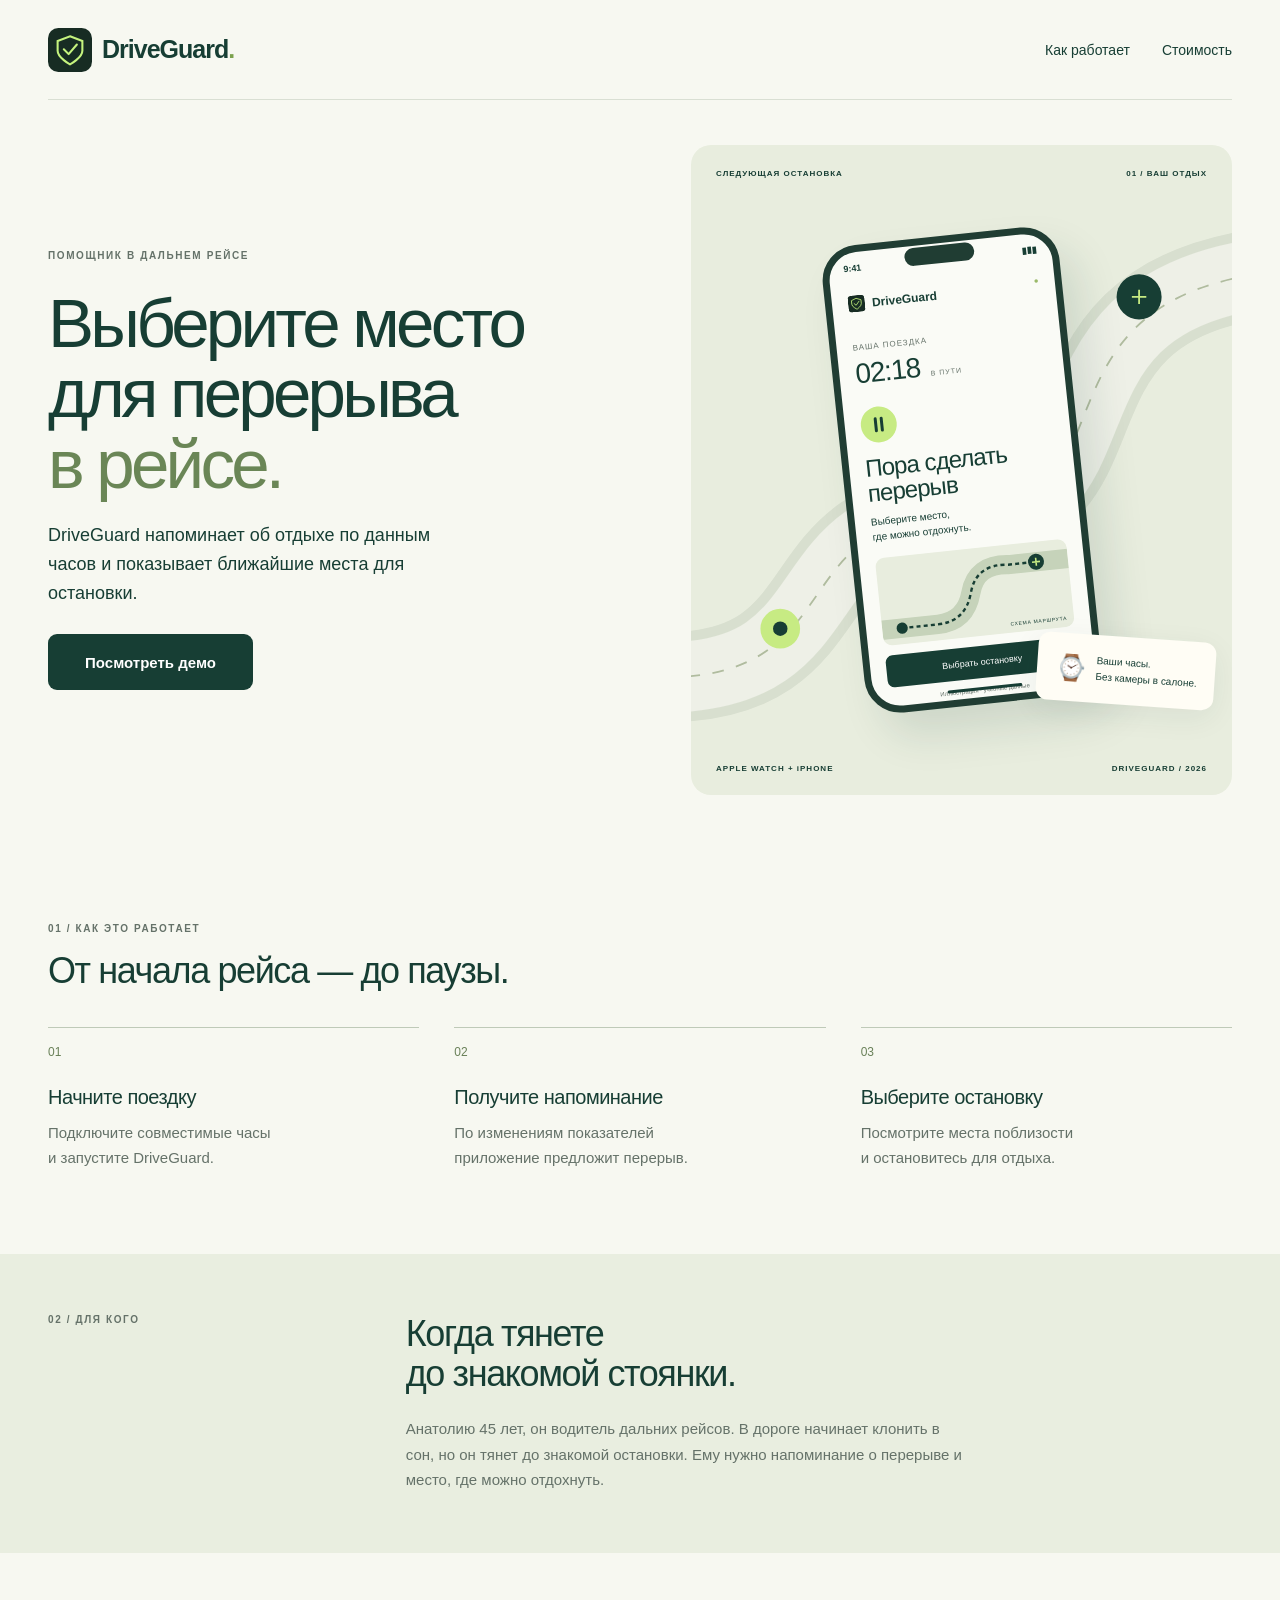
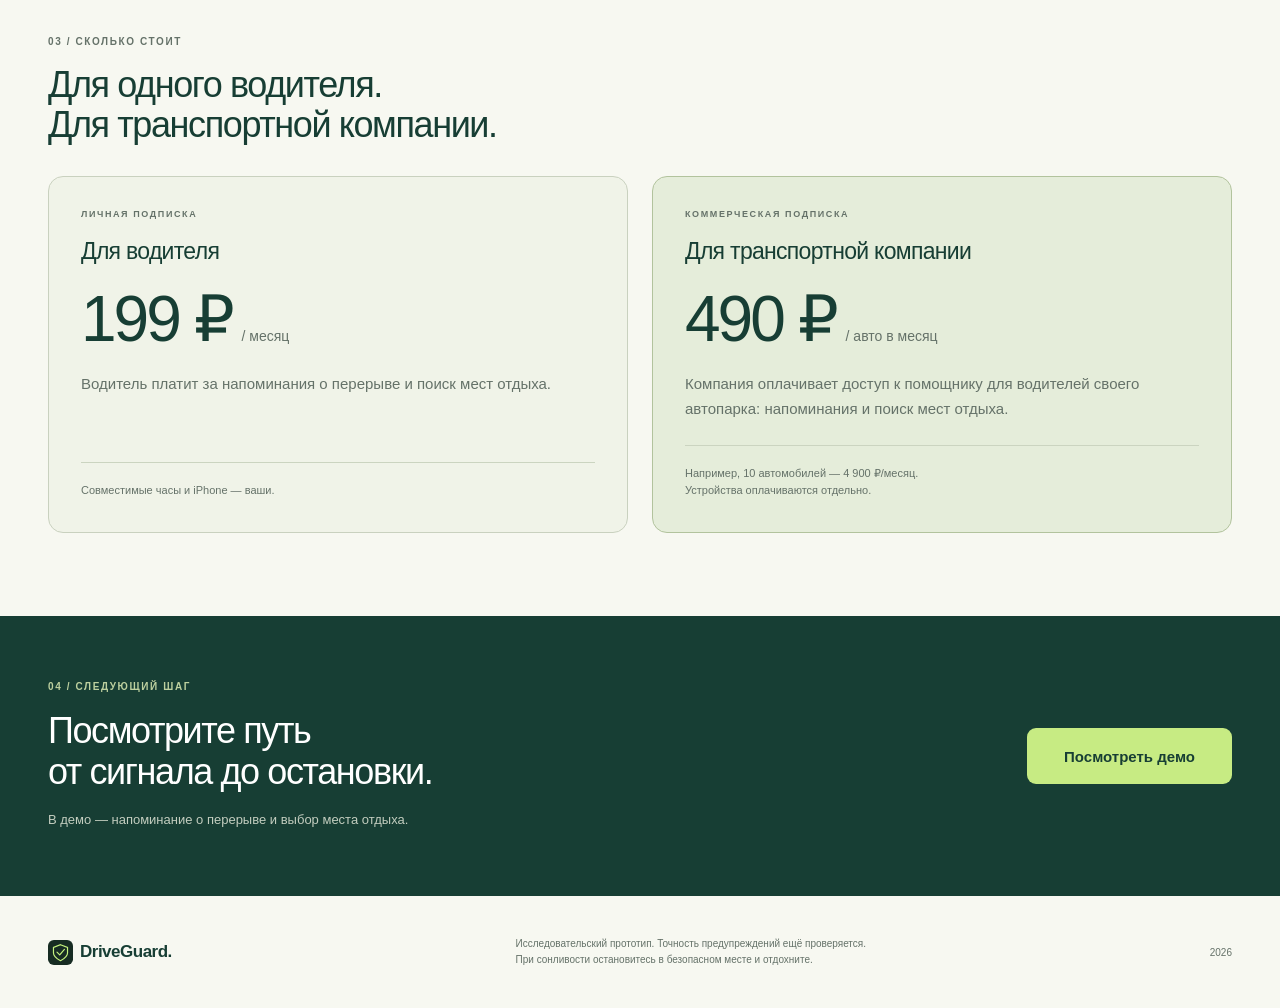
==== commit a4b154ae: "Add files via upload" ====
--- a/index.html
+++ b/index.html
@@ -1,564 +1,22 @@
-<!DOCTYPE html>
+<!doctype html>
 <html lang="ru">
-<head>
-  <meta charset="UTF-8">
-  <meta name="viewport" content="width=device-width, initial-scale=1.0">
-  <title>DriveGuard — Интеллектуальный контроль бодрствования водителя</title>
-  <meta name="description" content="Предиктивное предотвращение засыпания за рулем по вариабельности сердечного ритма с мгновенной навигацией к местам отдыха в 2ГИС">
-  <link rel="preconnect" href="https://fonts.googleapis.com">
-  <link rel="preconnect" href="https://fonts.gstatic.com" crossorigin>
-  <link href="https://fonts.googleapis.com/css2?family=Inter:wght@300;400;500;600;700;800&family=JetBrains+Mono:wght@400;600&display=swap" rel="stylesheet">
-  <link rel="stylesheet" href="styles.css">
-</head>
+<head><meta charset="utf-8"><meta name="viewport" content="width=device-width,initial-scale=1"><meta name="theme-color" content="#173e34"><title>DriveGuard — выберите место для перерыва</title><meta name="description" content="Помощник водителю в дальнем рейсе: напоминание о перерыве и выбор места отдыха. Прототип DriveGuard."><link rel="icon" href="favicon.svg"><link rel="stylesheet" href="styles.css"></head>
 <body>
-
-  <!-- Навигация -->
-  <header class="navbar">
-    <div class="nav-container">
-      <a href="#" class="brand-logo">
-        <div class="logo-icon">
-          <svg viewBox="0 0 24 24" fill="none" stroke="currentColor" stroke-width="2.2" stroke-linecap="round" stroke-linejoin="round">
-            <path d="M12 22s8-4 8-10V5l-8-3-8 3v7c0 6 8 10 8 10z"></path>
-            <path d="M9 12l2 2 4-4"></path>
-          </svg>
-        </div>
-        <div class="brand-text">
-          <span class="brand-name">DriveGuard</span>
-        </div>
-      </a>
-
-      <nav class="nav-links">
-        <a href="#problem">Проблема</a>
-        <a href="#algorithm">HRV Алгоритм</a>
-        <a href="#simulator">Интерактивное демо</a>
-        <a href="#twogis">2ГИС Навигация</a>
-        <a href="#hardware">Сенсоры</a>
-        <a href="#tech">Архитектура</a>
-      </nav>
-
-      <div class="nav-cta">
-        <a href="#simulator" class="btn-primary-sm">
-          <span>Тест системы</span>
-          <svg width="16" height="16" viewBox="0 0 24 24" fill="none" stroke="currentColor" stroke-width="2.5"><path d="M5 12h14M12 5l7 7-7 7"/></svg>
-        </a>
-      </div>
-    </div>
-  </header>
-
-  <!-- Hero Section -->
-  <section class="hero-section">
-    <div class="hero-glow"></div>
-    <div class="container hero-content">
-      
-      <div class="hero-badge">
-        <span class="badge-dot"></span>
-        <span>Безопасность на дорогах нового поколения • AI, IoT & HealthTech</span>
-      </div>
-
-      <h1 class="hero-title">
-        Спасет жизнь до того, как <span class="gradient-text">глаза закроются</span>
-      </h1>
-
-      <p class="hero-subtitle">
-        Интеллектуальная система предиктивного обнаружения сонливости водителя по вариабельности сердечного ритма. Будит экстренной сиреной и мгновенно прокладывает маршрут к ближайшему кафе или АЗС в <strong>2ГИС</strong>.
-      </p>
-
-      <div class="hero-actions">
-        <a href="#simulator" class="btn-hero-primary">
-          <svg width="20" height="20" viewBox="0 0 24 24" fill="none" stroke="currentColor" stroke-width="2"><polygon points="5 3 19 12 5 21 5 3"/></svg>
-          <span>Запустить живой симулятор</span>
-        </a>
-        <a href="#algorithm" class="btn-hero-secondary">
-          <span>Как работает алгоритм</span>
-          <svg width="18" height="18" viewBox="0 0 24 24" fill="none" stroke="currentColor" stroke-width="2"><path d="M19 9l-7 7-7-7"/></svg>
-        </a>
-      </div>
-
-      <!-- Hero Dashboard Mockup -->
-      <div class="hero-mockup-wrapper">
-        <div class="mockup-frame">
-          <div class="mockup-header">
-            <div class="mockup-status">
-              <span class="pulse-indicator"></span>
-              <span>Мониторинг активен • 2ГИС подключен</span>
-            </div>
-            <div class="mockup-source">Apple Watch / BLE</div>
-          </div>
-
-          <div class="mockup-body">
-            <div class="mockup-state-circle normal" id="heroCircle">
-              <svg class="circle-icon" viewBox="0 0 24 24" fill="none" stroke="currentColor" stroke-width="2">
-                <path d="M12 22s8-4 8-10V5l-8-3-8 3v7c0 6 8 10 8 10z"/>
-                <polyline points="9 12 11 14 15 10"/>
-              </svg>
-              <div class="circle-title">Водитель в норме</div>
-              <div class="circle-desc">Тонус стабилен, RMSSD 38.2 мс</div>
-            </div>
-
-            <div class="mockup-grid">
-              <div class="metric-card">
-                <div class="metric-label">ЧАСТОТА ПУЛЬСА</div>
-                <div class="metric-value">74 <span class="metric-unit">уд/мин</span></div>
-                <div class="metric-trend text-green">Нормальный диапазон</div>
-              </div>
-              <div class="metric-card">
-                <div class="metric-label">RMSSD (ВСР)</div>
-                <div class="metric-value">38.2 <span class="metric-unit">мс</span></div>
-                <div class="metric-trend text-green">Симпатический тонус</div>
-              </div>
-              <div class="metric-card">
-                <div class="metric-label">ИНДЕКС УСТАЛОСТИ</div>
-                <div class="metric-value">12%</div>
-                <div class="progress-bar"><div class="progress-fill" style="width: 12%;"></div></div>
-              </div>
-            </div>
-
-            <div class="mockup-canvas-wrapper">
-              <canvas id="heroEcgCanvas" width="600" height="90"></canvas>
-            </div>
-          </div>
-        </div>
-      </div>
-
-    </div>
-  </section>
-
-  <!-- Problem / Statistics Section -->
-  <section class="section problem-section" id="problem">
-    <div class="container">
-      <div class="section-badge">МАСШТАБ ПРОБЛЕМЫ</div>
-      <h2 class="section-title">Каждая 5-я тяжелая авария происходит из-за утомления</h2>
-      <p class="section-desc">Микросон длится всего 1–3 секунды, но этого достаточно, чтобы машина на скорости 100 км/ч проехала до 80 метров вслепую.</p>
-
-      <div class="stats-grid">
-        <div class="stat-card">
-          <div class="stat-num gradient-text">20% – 25%</div>
-          <div class="stat-title">Всех ДТП на загородных трассах</div>
-          <p class="stat-desc">Связаны с засыпанием, потерей концентрации и хронической усталостью водителей (данные ГИБДД и Минтранса РФ).</p>
-        </div>
-
-        <div class="stat-card">
-          <div class="stat-num text-red">0.5 сек</div>
-          <div class="stat-title">До потери контроля над траекторией</div>
-          <p class="stat-desc">На скорости 110 км/ч автомобиль пролетает 15 метров за треть секунды. Водитель даже не успевает нажать на тормоз.</p>
-        </div>
-
-        <div class="stat-card">
-          <div class="stat-num text-green">3–5 мин</div>
-          <div class="stat-title">Предиктивное опережение</div>
-          <p class="stat-desc">Вегетативная нервная система реагирует на сонливость <strong>за несколько минут</strong> до первого закрытия глаз. Камеры слежения по лицу здесь бессильны.</p>
-        </div>
-      </div>
-
-      <!-- Сравнение: Камеры в салоне vs Наш биосенсорный подход -->
-      <div class="comparison-card">
-        <h3>Почему классические камеры в салоне уступают биометрии:</h3>
-        <div class="comparison-grid">
-          <div class="comp-col negative">
-            <div class="comp-header">
-              <span class="comp-tag">Обычные камеры (DMS)</span>
-            </div>
-            <ul>
-              <li>❌ Срабатывают только <strong>после</strong> закрытия глаз (уже поздно)</li>
-              <li>❌ Сбоят в солнцезащитных очках или при контровом свете</li>
-              <li>❌ Требуют постоянной видимости лица и отвлекают водителя</li>
-              <li>❌ Высокая стоимость дооснащения автомобиля</li>
-            </ul>
-          </div>
-
-          <div class="comp-col positive">
-            <div class="comp-header">
-              <span class="comp-tag comp-highlight">DriveGuard</span>
-            </div>
-            <ul>
-              <li>✅ Фиксирует сонливость <strong>предиктивно</strong> по изменению тонуса блуждающего нерва</li>
-              <li>✅ Работает в 100% темноте, в любых очках и при любом положении тела</li>
-              <li>✅ Доступно каждому: работает со стандартными Apple Watch и умными носимыми устройствами</li>
-              <li>✅ Мгновенная интеграция с навигатором <strong>2ГИС</strong> для решения проблемы</li>
-            </ul>
-          </div>
-        </div>
-      </div>
-
-    </div>
-  </section>
-
-  <!-- Interactive Live Simulator Section -->
-  <section class="section simulator-section" id="simulator">
-    <div class="container">
-      <div class="section-badge badge-accent">ИНТЕРАКТИВНОЕ ДЕМО</div>
-      <h2 class="section-title">Проверьте работу системы прямо в браузере</h2>
-      <p class="section-desc">Переключайте состояния водителя, чтобы увидеть в реальном времени реакцию биосенсоров, расчет RMSSD и автоматический подбор мест отдыха в 2ГИС.</p>
-
-      <div class="sim-container">
-        
-        <!-- Панель управления сценариями -->
-        <div class="sim-controls">
-          <div class="sim-tabs">
-            <button class="sim-tab-btn active" data-scenario="normal" onclick="setSimScenario('normal')">
-              <span class="tab-indicator green"></span>
-              1. Бодрствование (Норма)
-            </button>
-            <button class="sim-tab-btn" data-scenario="fatigue" onclick="setSimScenario('fatigue')">
-              <span class="tab-indicator yellow"></span>
-              2. Нарастающая усталость
-            </button>
-            <button class="sim-tab-btn" data-scenario="sleep" onclick="setSimScenario('sleep')">
-              <span class="tab-indicator red"></span>
-              3. ОПАСНОСТЬ: Микросон
-            </button>
-          </div>
-
-          <div class="sim-audio-toggle">
-            <button class="btn-audio" id="audioToggleBtn" onclick="toggleAudioDemo()">
-              <svg id="audioIcon" width="18" height="18" viewBox="0 0 24 24" fill="none" stroke="currentColor" stroke-width="2">
-                <polygon points="11 5 6 9 2 9 2 15 6 15 11 19 11 5"></polygon>
-                <path d="M19.07 4.93a10 10 0 0 1 0 14.14M15.54 8.46a5 5 0 0 1 0 7.07"></path>
-              </svg>
-              <span id="audioStatusText">Включить сирену при микросне</span>
-            </button>
-          </div>
-        </div>
-
-        <!-- Центральный дашборд симулятора -->
-        <div class="sim-display" id="simDisplayCard">
-          
-          <!-- Аварийный оверлей при засыпании -->
-          <div class="sim-emergency-overlay" id="simEmergencyOverlay">
-            <div class="emergency-badge">ВНИМАНИЕ! ЗАСЫПАНИЕ ЗА РУЛЕМ!</div>
-            <div class="emergency-text">Зафиксировано резкое падение ЧСС и скачок парасимпатического тонуса. Звучит сирена!</div>
-            <button class="btn-wake-up" onclick="setSimScenario('normal')">
-              Я БОДРСТВУЮ (ОТКЛЮЧИТЬ СИРЕНУ)
-            </button>
-          </div>
-
-          <div class="sim-top-row">
-            <div class="sim-status-indicator" id="simStatusPill">
-              <span class="status-pulse-circle" id="simPulseDot"></span>
-              <span id="simStatusTitle">Водитель в норме</span>
-            </div>
-            <div class="sim-telemetry" id="simTelemetryDesc">
-              Показатели ритма в пределах индивидуальной базовой линии
-            </div>
-          </div>
-
-          <div class="sim-metrics-row">
-            <div class="sim-metric-box">
-              <div class="box-label">ЧСС (ПУЛЬС)</div>
-              <div class="box-value" id="simHrValue">75 <small>уд/мин</small></div>
-              <div class="box-sub" id="simHrSub">База: 74</div>
-            </div>
-
-            <div class="sim-metric-box">
-              <div class="box-label">ВСР (RMSSD)</div>
-              <div class="box-value" id="simRmssdValue">37.4 <small>мс</small></div>
-              <div class="box-sub" id="simRmssdSub">База: 36.0</div>
-            </div>
-
-            <div class="sim-metric-box">
-              <div class="box-label">ИНДЕКС УТОМЛЕНИЯ</div>
-              <div class="box-value" id="simFatigueScore">8%</div>
-              <div class="box-bar-bg">
-                <div class="box-bar-fill" id="simFatigueBar" style="width: 8%;"></div>
-              </div>
-            </div>
-
-            <div class="sim-metric-box">
-              <div class="box-label">ВЕРОЯТНОСТЬ СНА</div>
-              <div class="box-value" id="simSleepProb">0%</div>
-              <div class="box-sub" id="simSleepSub">Безопасно</div>
-            </div>
-          </div>
-
-          <!-- Живой график кардиограммы -->
-          <div class="sim-canvas-box">
-            <div class="canvas-header">
-              <span>ПОТОКОВАЯ КАРДИОГРАММА (R-R ИНТЕРВАЛЫ)</span>
-              <span id="simBufferStats">Буфер: 60 интервалов • 100 Hz</span>
-            </div>
-            <canvas id="simEcgCanvas" width="900" height="120"></canvas>
-          </div>
-
-          <!-- Рекомендации 2ГИС в реальном времени -->
-          <div class="sim-twogis-box" id="simTwogisBox">
-            <div class="twogis-header">
-              <div class="twogis-brand">
-                <span class="twogis-logo-badge">2ГИС</span>
-                <span class="twogis-title">Рекомендованные места для отдыха поблизости</span>
-              </div>
-              <span class="twogis-auto-tag">Умная навигация</span>
-            </div>
-
-            <div class="places-grid" id="simPlacesGrid">
-              <!-- Карточки наполняются динамически JS -->
-            </div>
-          </div>
-
-        </div>
-
-      </div>
-    </div>
-  </section>
-
-  <!-- How Algorithm Works -->
-  <section class="section" id="algorithm">
-    <div class="container">
-      <div class="section-badge">НАУЧНЫЙ БАЗИС</div>
-      <h2 class="section-title">Физиология и математика детекции усталости</h2>
-      <p class="section-desc">Сердце — самый честный датчик вегетативного состояния человека. Мы анализируем микроколебания интервалов между ударами с точностью до 1 миллисекунды.</p>
-
-      <div class="features-grid">
-        
-        <div class="feature-card">
-          <div class="feat-icon">
-            <svg viewBox="0 0 24 24" fill="none" stroke="currentColor" stroke-width="2"><path d="M22 12h-4l-3 9L9 3l-3 9H2"/></svg>
-          </div>
-          <h3>1. Расчет RMSSD в скользящем окне</h3>
-          <p>
-            Вычисляем корень из среднего квадратов разностей последовательных $R-R$ интервалов:
-            <code class="math-code">RMSSD = √( 1/(N-1) · Σ(RRᵢ₊₁ - RRᵢ)² )</code>
-            При засыпании парасимпатический тонус блуждающего нерва взлетает, и RMSSD вырастает на <strong>50–90%</strong>.
-          </p>
-        </div>
-
-        <div class="feature-card">
-          <div class="feat-icon">
-            <svg viewBox="0 0 24 24" fill="none" stroke="currentColor" stroke-width="2"><circle cx="12" cy="12" r="10"/><path d="M12 6v6l4 2"/></svg>
-          </div>
-          <h3>2. Автокалибровка базовой линии</h3>
-          <p>
-            У каждого водителя свой пульс покоя и уровень стресса. Первые минуты поездки алгоритм формирует <strong>индивидуальный профиль</strong>, исключая ложные тревоги у людей с естественной брадикардией.
-          </p>
-        </div>
-
-        <div class="feature-card">
-          <div class="feat-icon">
-            <svg viewBox="0 0 24 24" fill="none" stroke="currentColor" stroke-width="2"><path d="M18 8A6 6 0 0 0 6 8c0 7-3 9-3 9h18s-3-2-3-9"/><path d="M13.73 21a2 2 0 0 1-3.46 0"/></svg>
-          </div>
-          <h3>3. Антидребезг (Hysteresis Filter)</h3>
-          <p>
-            Чтобы сирена не срабатывала от случайного глубокого вдоха или зевка, алгоритм требует подтверждения аномалии в течение 2–3 последовательных тактов, после чего активирует критический протокол.
-          </p>
-        </div>
-
-        <div class="feature-card">
-          <div class="feat-icon">
-            <svg viewBox="0 0 24 24" fill="none" stroke="currentColor" stroke-width="2"><rect x="1" y="4" width="22" height="16" rx="2" ry="2"/><line x1="1" y1="10" x2="23" y2="10"/></svg>
-          </div>
-          <h3>4. Анализ гиподинамии руления</h3>
-          <p>
-            Акселерометр отслеживает паттерн засыпания: неестественная статичность кисти на руле сменяется внезапным вздрагиванием (startle reflex). Сочетание с RMSSD дает 98% точность детекции.
-          </p>
-        </div>
-
-      </div>
-    </div>
-  </section>
-
-  <!-- 2GIS & Navigation -->
-  <section class="section twogis-section" id="twogis">
-    <div class="container">
-      <div class="section-badge badge-nav">УМНАЯ НАВИГАЦИЯ & 2ГИС</div>
-      <h2 class="section-title">Бесшовная интеграция с 2ГИС</h2>
-      <p class="section-desc">Одной тревоги недостаточно — сонного водителя необходимо безопасно направить на отдых. DriveGuard делает это в 1 касание.</p>
-
-      <div class="twogis-layout">
-        <div class="twogis-info">
-          <div class="info-item">
-            <div class="info-icon">📍</div>
-            <div>
-              <h4>Catalog API 3.0 в реальном времени</h4>
-              <p>Мгновенный запрос вокруг текущей геопозиции автомобиля: фильтрация кофеточек с автораздачей, круглосуточных АЗС с зонами отдыха и безопасных парковок.</p>
-            </div>
-          </div>
-
-          <div class="info-item">
-            <div class="info-icon">⚡️</div>
-            <div>
-              <h4>Нативный deep-link в навигатор 2ГИС</h4>
-              <p>Водителю не нужно вбивать адрес. Одно нажатие на экране или кнопка на руле сразу открывает пошаговый автомобильный маршрут в приложении 2ГИС.</p>
-            </div>
-          </div>
-
-          <div class="info-item">
-            <div class="info-icon">🛡</div>
-            <div>
-              <h4>Офлайн-автономность (MapKit Fallback)</h4>
-              <p>Если на загородной трассе временно пропала мобильная связь, система переключается на встроенный кэш и нативные Apple Карты без прерывания защиты.</p>
-            </div>
-          </div>
-
-          <div class="smart-synergy-banner">
-            <div class="synergy-title">Интеграция с телематикой и автосервисами:</div>
-            <div class="synergy-tags">
-              <span class="tag">Умное автострахование (скидка на КАСКО)</span>
-              <span class="tag">Парковки и автозаправочные сети</span>
-              <span class="tag">Телемедицина и HealthTech</span>
-            </div>
-          </div>
-        </div>
-
-        <div class="twogis-card-mockup">
-          <div class="card-badge-top">Сценарий при срабатывании тревоги:</div>
-          <div class="place-preview-card">
-            <div class="place-preview-header">
-              <div class="place-badge-type">Кафе • Drive-Thru</div>
-              <div class="place-rating">★ 4.8</div>
-            </div>
-            <div class="place-name">Вкусно — и точка (Авто)</div>
-            <div class="place-address">Кутузовский просп., 38 • 450 метров</div>
-            <div class="place-features">
-              <span>☕️ Свежий кофе</span>
-              <span>🅿️ Освещенная парковка</span>
-              <span>⏱ 2 мин в пути</span>
-            </div>
-            <div class="place-btn-preview">
-              <span>Проложить маршрут в 2ГИС</span>
-              <svg width="18" height="18" viewBox="0 0 24 24" fill="none" stroke="currentColor" stroke-width="2.5"><polygon points="3 11 22 2 13 21 11 13 3 11"/></svg>
-            </div>
-          </div>
-
-          <div class="place-preview-card second">
-            <div class="place-preview-header">
-              <div class="place-badge-type">АЗС с кафе</div>
-              <div class="place-rating">★ 4.9</div>
-            </div>
-            <div class="place-name">АЗС «Газпромнефть»</div>
-            <div class="place-address">Минская ул., 2Г • 850 метров</div>
-          </div>
-        </div>
-      </div>
-
-    </div>
-  </section>
-
-  <!-- Hardware Section -->
-  <section class="section" id="hardware">
-    <div class="container">
-      <div class="section-badge">ОБОРУДОВАНИЕ</div>
-      <h2 class="section-title">Гибкость подключения носимых устройств</h2>
-      <p class="section-desc">Архитектура построена на протоколе `BiometricDataSourceProtocol` — подключайте Apple Watch, умные часы или кардиодатчики.</p>
-
-      <div class="hardware-grid">
-        <div class="hw-card featured">
-          <div class="hw-badge">Нативная интеграция</div>
-          <div class="hw-icon-wrap">
-            <svg viewBox="0 0 24 24" fill="none" stroke="currentColor" stroke-width="2"><circle cx="12" cy="12" r="7"/><polyline points="12 9 12 12 13.5 13.5"/><path d="M16.51 17.35l-.35 3.83a2 2 0 0 1-2 1.82H9.83a2 2 0 0 1-2-1.82l-.35-3.83m.01-10.7l.35-3.83A2 2 0 0 1 9.83 1h4.35a2 2 0 0 1 2 1.82l.35 3.83"/></svg>
-          </div>
-          <h3>Apple Watch + HealthKit</h3>
-          <p>Использует активную тренировочную сессию `HKWorkoutSession` для непрерывного стриминга интервалов с частотой до 1 Гц и тактильной отдачи Taptic Engine прямо на запястье водителя.</p>
-          <div class="hw-features">
-            <span>• Не требует настройки</span>
-            <span>• Медицинская оптическая точность</span>
-            <span>• Вибрация на руке</span>
-          </div>
-        </div>
-
-        <div class="hw-card">
-          <div class="hw-badge">Высокая автономность</div>
-          <div class="hw-icon-wrap">
-            <svg viewBox="0 0 24 24" fill="none" stroke="currentColor" stroke-width="2"><rect x="6" y="2" width="12" height="20" rx="3" ry="3"/><circle cx="12" cy="12" r="4"/><path d="M12 10v2l1 1"/></svg>
-          </div>
-          <h3>Смарт-часы и BLE-трекеры</h3>
-          <p>Готовые серийные носимые устройства с автономностью до 14 дней. Подключение по открытому стандартному профилю Bluetooth Smart (Heart Rate Service).</p>
-          <div class="hw-features">
-            <span>• До 2 недель без подзарядки</span>
-            <span>• Заводской влагозащищенный корпус</span>
-            <span>• Стандартный открытый BLE-протокол</span>
-          </div>
-        </div>
-
-        <div class="hw-card">
-          <div class="hw-badge">Эталон точности</div>
-          <div class="hw-icon-wrap">
-            <svg viewBox="0 0 24 24" fill="none" stroke="currentColor" stroke-width="2"><path d="M20.84 4.61a5.5 5.5 0 0 0-7.78 0L12 5.67l-1.06-1.06a5.5 5.5 0 0 0-7.78 7.78l1.06 1.06L12 21.23l7.78-7.78 1.06-1.06a5.5 5.5 0 0 0 0-7.78z"/></svg>
-          </div>
-          <h3>Нагрудные датчики (Polar H10)</h3>
-          <p>Чистая одноканальная ЭКГ без оптических артефактов при быстром вращении руля. Подключается «из коробки» благодаря стандартному BLE-стеку.</p>
-          <div class="hw-features">
-            <span>• Миллисекундная точность</span>
-            <span>• Устойчивость к тряске на кочках</span>
-            <span>• Профессиональный спорт & автоспорт</span>
-          </div>
-        </div>
-      </div>
-
-    </div>
-  </section>
-
-  <!-- Technical Architecture -->
-  <section class="section" id="tech">
-    <div class="container">
-      <div class="section-badge">АРХИТЕКТУРА ПРОЕКТА</div>
-      <h2 class="section-title">Чистый Swift, высокая надежность</h2>
-      <p class="section-desc">Архитектура разделена на независимые слои, готова к тестированию и портированию на Android.</p>
-
-      <div class="code-showcase-box">
-        <div class="code-header">
-          <div class="code-dots">
-            <span></span><span></span><span></span>
-          </div>
-          <div class="code-file">DriveGuard/Services/Algorithm/DrowsinessEngine.swift</div>
-        </div>
-        <pre class="code-content"><code><span class="k">public final class</span> <span class="t">DrowsinessEngine</span>: <span class="t">ObservableObject</span> {
-    <span class="c">// Расчет индекса утомления на основе ВСР (RMSSD) и динамики ЧСС</span>
-    <span class="k">private func</span> <span class="f">calculateFatigueScore</span>(currentHR: <span class="t">Double</span>, currentRMSSD: <span class="t">Double</span>, motion: <span class="t">Double</span>) -> <span class="t">Double</span> {
-        <span class="k">let</span> rmssdRatio = currentRMSSD / max(<span class="n">15.0</span>, baselineRMSSD)
-        <span class="k">var</span> rmssdFactor = <span class="n">0.0</span>
-        <span class="k">if</span> rmssdRatio > <span class="n">1.15</span> {
-            rmssdFactor = (rmssdRatio - <span class="n">1.15</span>) * <span class="n">55.0</span> <span class="c">// Всплеск парасимпатической активности</span>
-        }
-        
-        <span class="k">let</span> hrDrop = max(<span class="n">0.0</span>, baselineHR - currentHR)
-        <span class="k">let</span> hrDropFactor = (hrDrop / <span class="n">15.0</span>) * <span class="n">35.0</span> <span class="c">// Брадикардия покоя</span>
-        
-        <span class="k">var</span> motionFactor = <span class="n">0.0</span>
-        <span class="k">if</span> motion &lt; <span class="n">0.12</span> {
-            motionFactor = <span class="n">15.0</span> * (<span class="n">1.0</span> - (motion / <span class="n">0.12</span>)) <span class="c">// Гиподинамия рук на руле</span>
-        }
-        <span class="k">return</span> min(<span class="n">100.0</span>, max(<span class="n">0.0</span>, rmssdFactor + hrDropFactor + motionFactor))
-    }
-}</code></pre>
-      </div>
-    </div>
-  </section>
-
-  <!-- CTA Footer Section -->
-  <footer class="footer">
-    <div class="container footer-content">
-      <div class="footer-brand">
-        <div class="brand-text">
-          <span class="brand-name">DriveGuard</span>
-        </div>
-        <p class="footer-desc">
-          Система предиктивной защиты водителей от засыпания за рулем на основе биометрии и вариабельности сердечного ритма.
-        </p>
-      </div>
-
-      <div class="footer-links">
-        <div class="footer-col">
-          <div class="col-title">Проект</div>
-          <a href="#problem">О проблеме</a>
-          <a href="#algorithm">Алгоритм RMSSD</a>
-          <a href="#simulator">Онлайн-симулятор</a>
-          <a href="#twogis">API 2ГИС</a>
-        </div>
-        <div class="footer-col">
-          <div class="col-title">Разработка</div>
-          <a href="../SberDriveGuard.xcodeproj">Xcode Проект</a>
-          <a href="#hardware">Поддерживаемые устройства</a>
-          <a href="../README.md">Документация</a>
-        </div>
-      </div>
-    </div>
-
-    <div class="footer-bottom">
-      <div class="container">
-        <p>© 2026 DriveGuard. Все права защищены. Безопасность на дорогах — наш главный приоритет.</p>
-      </div>
-    </div>
-  </footer>
-
-  <script src="app.js"></script>
-</body>
-</html>
+<header class="wrap header"><a class="brand" href="#"><img class="brand-icon" src="favicon.svg" alt="" width="44" height="44">DriveGuard<span class="dot">.</span></a><nav aria-label="Навигация"><a href="#how">Как работает</a><a href="#price">Стоимость</a></nav></header>
+<main>
+<section class="hero wrap" aria-labelledby="headline">
+<div class="hero-copy"><span class="eyebrow">ПОМОЩНИК В ДАЛЬНЕМ РЕЙСЕ</span><h1 id="headline">Выберите место <br>для перерыва <br><em>в рейсе.</em></h1><p class="lead">DriveGuard напоминает об отдыхе по данным часов и показывает ближайшие места для остановки.</p><a class="button primary" href="demo/index.html">Посмотреть демо</a></div>
+<div class="visual" aria-label="Иллюстрация приложения с напоминанием об отдыхе">
+<div class="visual-heading"><span>СЛЕДУЮЩАЯ ОСТАНОВКА</span><span>01 / ВАШ ОТДЫХ</span></div>
+<svg class="road" viewBox="0 0 600 620" fill="none" aria-hidden="true"><path d="M-30 540C180 540 100 360 300 360S360 120 650 90" stroke="#d8dfcf" stroke-width="100"/><path d="M-30 540C180 540 100 360 300 360S360 120 650 90" stroke="#eef0e7" stroke-width="78"/><path d="M-30 540C180 540 100 360 300 360S360 120 650 90" stroke="#b0bc9f" stroke-width="2" stroke-dasharray="13 14"/><circle cx="99" cy="486" r="22" fill="#c7eb83"/><circle cx="99" cy="486" r="8" fill="#173e34"/><circle cx="497" cy="118" r="25" fill="#173e34"/><path d="M489 118h16m-8-8v16" stroke="#c7eb83" stroke-width="2"/></svg>
+<div class="phone"><div class="phone-top"><span>9:41</span><span class="island"></span><span>▮▮▮</span></div><div class="phone-body"><div class="app-brand"><span class="mock-brand"><img src="favicon.svg" alt="" width="17" height="17">DriveGuard</span><span>●</span></div><span class="app-eyebrow">ВАША ПОЕЗДКА</span><div class="trip-time">02:18<span>В ПУТИ</span></div><div class="rest-icon" aria-hidden="true"><svg width="18" height="18" viewBox="0 0 18 18" fill="none"><path d="M6 3v12M12 3v12" stroke="currentColor" stroke-width="3" stroke-linecap="round"/></svg></div><h2>Пора сделать <br>перерыв</h2><p>Выберите место, <br>где можно отдохнуть.</p><div class="phone-map"><svg viewBox="0 0 240 110" fill="none" aria-hidden="true"><path d="M-20 90H70Q105 90 115 55T165 25H260" stroke="#c6d3ba" stroke-width="24"/><path d="M25 90H70Q105 90 115 55T165 25H200" stroke="#173e34" stroke-width="3" stroke-dasharray="5 4"/><circle cx="25" cy="90" r="7" fill="#173e34"/><circle cx="200" cy="25" r="10" fill="#173e34"/><path d="M195 25h10m-5-5v10" stroke="#c7eb83" stroke-width="2"/></svg><span>СХЕМА МАРШРУТА</span></div><div class="phone-cta">Выбрать остановку</div><small>Иллюстрация · учебные данные</small></div><div class="home-bar"></div></div>
+<div class="device-tag"><span>⌚</span><div>Ваши часы. <br><strong>Без камеры в салоне.</strong></div></div><div class="visual-bottom">APPLE WATCH + iPHONE<span>DRIVEGUARD / 2026</span></div>
+</div>
+</section>
+<section id="how" class="how wrap block"><div class="section-title"><span class="eyebrow">01 / КАК ЭТО РАБОТАЕТ</span><h2>От начала рейса — до паузы.</h2></div><ol class="steps"><li><span class="step-no">01</span><h3>Начните поездку</h3><p>Подключите совместимые часы <br>и запустите DriveGuard.</p></li><li><span class="step-no">02</span><h3>Получите напоминание</h3><p>По изменениям показателей <br>приложение предложит перерыв.</p></li><li><span class="step-no">03</span><h3>Выберите остановку</h3><p>Посмотрите места поблизости <br>и остановитесь для отдыха.</p></li></ol></section>
+<section id="who" class="audience"><div class="wrap audience-inner"><span class="eyebrow">02 / ДЛЯ КОГО</span><div><h2>Когда тянете <br>до знакомой стоянки.</h2><p>Анатолию 45 лет, он водитель дальних рейсов. В дороге начинает клонить в сон, но он тянет до знакомой остановки. Ему нужно напоминание о перерыве и место, где можно отдохнуть.</p></div></div></section>
+<section id="price" class="pricing wrap block"><div class="pricing-heading"><span class="eyebrow">03 / СКОЛЬКО СТОИТ</span><h2>Для одного водителя. <br>Для транспортной компании.</h2></div><div class="plans"><article class="price-card"><span class="price-label">ЛИЧНАЯ ПОДПИСКА</span><h3>Для водителя</h3><div class="price">199 ₽<span>/ месяц</span></div><p>Водитель платит за напоминания о перерыве и поиск мест отдыха.</p><div class="price-note">Совместимые часы и iPhone — ваши.</div></article><article class="price-card fleet-card"><span class="price-label">КОММЕРЧЕСКАЯ ПОДПИСКА</span><h3>Для транспортной компании</h3><div class="price">490 ₽<span>/ авто в месяц</span></div><p>Компания оплачивает доступ к помощнику для водителей своего автопарка: напоминания и поиск мест отдыха.</p><div class="price-note">Например, 10 автомобилей — 4 900 ₽/месяц. <br>Устройства оплачиваются отдельно.</div></article></div></section>
+<section class="closing"><div class="wrap closing-inner"><div><span class="eyebrow">04 / СЛЕДУЮЩИЙ ШАГ</span><h2>Посмотрите путь <br>от сигнала до остановки.</h2><p>В демо — напоминание о перерыве и выбор места отдыха.</p></div><a class="button lime" href="demo/index.html">Посмотреть демо</a></div></section>
+</main>
+<footer class="wrap"><span class="footer-brand"><img src="favicon.svg" alt="" width="25" height="25">DriveGuard.</span><p>Исследовательский прототип. Точность предупреждений ещё проверяется. <br>При сонливости остановитесь в безопасном месте и отдохните.</p><span>2026</span></footer>
+</body></html>
--- a/styles.css
+++ b/styles.css
@@ -1,1428 +1,9 @@
-/* ==========================================================================
-   DriveGuard — Landing Page Styles
-   Design Language: Modern Dark Tech / Emerald & Cyberpunk Glassmorphism
-   ========================================================================== */
+:root{--ink:#173e34;--muted:#657269;--cream:#f7f8f1;--lime:#c7eb83;--line:#d9dfd3}*{box-sizing:border-box}html{scroll-behavior:smooth;scroll-padding-top:24px}body{margin:0;background:var(--cream);color:var(--ink);font-family:Arial,Helvetica,sans-serif;-webkit-font-smoothing:antialiased}a{color:inherit;text-decoration:none}button{font:inherit}.wrap{width:min(1240px,calc(100% - 96px));margin:auto}.header{height:100px;display:flex;align-items:center;justify-content:space-between;border-bottom:1px solid var(--line)}.brand{font-size:25px;font-weight:700;letter-spacing:-1px;display:flex;align-items:center;gap:10px}.brand-icon{background:var(--ink);color:var(--lime);font-size:19px;border-radius:11px;padding:10px 8px;letter-spacing:-2px}.dot{color:#7ca24e;margin-left:-10px}nav{display:flex;gap:32px;font-size:14px}.header-note,.eyebrow,.visual-heading,.visual-bottom,.price-label{font-size:10px;font-weight:700;letter-spacing:1.6px}.header-note{display:flex;align-items:center;gap:9px}.header-note i{width:6px;height:6px;border-radius:100%;background:#769647}.hero{display:grid;grid-template-columns:1.1fr 1fr;gap:48px;align-items:center;padding-top:28px;padding-bottom:28px;min-height:610px;height:min(740px,calc(100svh - 100px))}.hero-copy{padding:28px 0}.eyebrow{display:block;color:var(--muted)}h1{font-size:clamp(48px,5.4vw,76px);line-height:1.02;font-weight:500;letter-spacing:-3.8px;margin:27px 0 22px}h1 em{font-style:normal;color:#6a8656}.lead{max-width:430px;font-size:18px;line-height:1.6;margin:0 0 27px}.button{border:0;border-radius:9px;padding:19px 24px;display:inline-flex;align-items:center;justify-content:space-between;gap:45px;font-size:15px;font-weight:700;min-height:56px;cursor:pointer}.button span{font-size:24px;font-weight:400;line-height:1}.button:hover{filter:brightness(1.06)}.button:focus-visible,a:focus-visible{outline:3px solid #7e9e52;outline-offset:5px}.primary{background:var(--ink);color:white}.proof{font-size:11px;color:var(--muted);margin:19px 0 0;white-space:nowrap}.proof>span{color:var(--ink);padding-right:6px}.visual{height:100%;max-height:650px;min-height:540px;position:relative;border-radius:20px;background:#e8edde;overflow:hidden}.visual-heading,.visual-bottom{position:absolute;left:25px;right:25px;display:flex;justify-content:space-between;font-size:8px;letter-spacing:1px;z-index:2}.visual-heading{top:24px}.visual-bottom{bottom:22px}.road{position:absolute;width:100%;height:100%;inset:0}.phone{position:absolute;width:238px;height:470px;background:#fafbf6;border:7px solid #203d33;border-radius:36px;left:50%;top:50%;transform:translate(-50%,-50%) rotate(-6deg);box-shadow:16px 25px 40px #173e3420;overflow:hidden}.phone-top{height:32px;position:relative;display:flex;align-items:center;justify-content:space-between;padding:0 15px;font-size:9px;font-weight:700}.island{width:70px;height:18px;background:#203d33;border-radius:12px;position:absolute;left:50%;transform:translateX(-50%);top:2px}.phone-body{padding:11px 16px}.app-brand{display:flex;justify-content:space-between;font-size:12px;font-weight:700;margin-bottom:24px}.app-brand>span{color:#9ab969;font-size:8px}.app-eyebrow{font-size:8px;letter-spacing:1px;color:var(--muted)}.trip-time{font-size:28px;letter-spacing:-1px;margin-top:4px}.trip-time>span{font-size:7px;letter-spacing:1px;margin-left:10px;color:var(--muted)}.rest-icon{height:36px;width:36px;display:grid;place-items:center;font-size:25px;background:var(--lime);border-radius:50%;margin-top:18px}.phone h2{font-size:24px;letter-spacing:-.9px;line-height:1.06;margin:12px 0 8px}.phone p{font-size:10px;line-height:1.5;margin:0}.phone-map{height:88px;margin-top:14px;position:relative;border-radius:9px;background:#e8edde;overflow:hidden}.phone-map svg{width:100%;height:100%}.phone-map>span{position:absolute;bottom:6px;right:7px;font-size:5px;letter-spacing:.7px}.phone-cta{display:flex;justify-content:space-between;background:var(--ink);border-radius:7px;padding:11px;color:white;font-size:9px;margin-top:10px}.phone small{display:block;font-size:6px;text-align:center;color:var(--muted);margin-top:9px}.home-bar{position:absolute;width:75px;height:3px;background:var(--ink);border-radius:5px;bottom:7px;left:50%;transform:translateX(-50%)}.device-tag{position:absolute;bottom:90px;right:17px;display:flex;align-items:center;gap:10px;background:#fffdf5;padding:14px 18px;border-radius:12px;box-shadow:0 8px 30px #173e3412;transform:rotate(4deg);font-size:10px;line-height:1.6}.device-tag>span{font-size:25px}.device-tag strong{font-weight:500}.block{padding-top:83px;padding-bottom:83px}.section-title h2,h2{font-size:36px;line-height:1.13;letter-spacing:-1.4px;font-weight:500}.section-title h2{margin:17px 0 35px}.steps{display:grid;grid-template-columns:repeat(3,1fr);padding:0;margin:0;list-style:none;gap:35px}.steps li{border-top:1px solid #bfcab8;padding-top:17px}.step-no{font-size:12px;display:flex;justify-content:space-between;color:#698058}.step-no>span{font-size:20px}.steps h3{font-size:20px;font-weight:500;letter-spacing:-.5px;margin:27px 0 11px}.steps p,.pricing p,.audience p,.closing p{font-size:15px;line-height:1.7;color:var(--muted);margin:0}.audience{background:#e9eee0;padding:60px 0}.audience-inner{display:grid;grid-template-columns:1fr 2fr .6fr;gap:40px;align-items:start}.audience h2{margin:0 0 21px}.audience p{max-width:560px}.audience-symbol{font-size:100px;color:#a3b88e;text-align:right;line-height:1}.pricing{display:grid;grid-template-columns:1fr 1fr;align-items:center;gap:100px}.pricing h2{margin:18px 0}.price-card{border:1px solid #c9d1bf;background:#f0f3e8;padding:32px;border-radius:15px}.price-label{font-size:9px;color:var(--muted)}.price{font-size:64px;letter-spacing:-3px;margin:17px 0 15px}.price>span{font-size:16px;letter-spacing:0;margin-left:10px;color:var(--muted)}.price-note{font-size:11px;line-height:1.6;color:var(--muted);margin-top:23px;border-top:1px solid #cbd4c0;padding-top:17px}.closing{background:var(--ink);color:white;padding:65px 0}.closing-inner{display:flex;align-items:center;justify-content:space-between;gap:40px}.closing .eyebrow{color:#bdd09f}.closing h2{margin:19px 0 17px}.closing p{color:#c3cdbf;font-size:13px}.lime{background:var(--lime);color:var(--ink);flex-shrink:0}footer{display:flex;align-items:center;justify-content:space-between;gap:25px;padding-top:30px;padding-bottom:30px}footer p{font-size:10px;color:var(--muted);line-height:1.6}footer>span:last-child{font-size:10px;color:var(--muted)}.footer-brand{font-size:17px;font-weight:700;letter-spacing:-.5px}@media(min-width:1500px){.hero{min-height:660px}}@media(max-width:1000px){.wrap{width:calc(100% - 56px)}.hero{gap:25px}h1{font-size:54px;letter-spacing:-2.7px}.lead{font-size:16px}.visual-heading{font-size:6px;left:15px;right:15px}.visual-bottom{font-size:6px;left:15px;right:15px}.header-note{font-size:8px;letter-spacing:.7px}.proof{white-space:normal;line-height:1.5}.device-tag{right:8px;padding:10px;font-size:9px}.audience-inner{grid-template-columns:1fr 2fr}.audience-symbol{display:none}.pricing{gap:45px}}@media(max-width:650px){.wrap{width:calc(100% - 40px)}.header{height:70px}.brand{font-size:21px}.brand-icon{font-size:16px;padding:8px 7px}nav{gap:16px;font-size:11px}.header-note{display:none}.hero{display:flex;flex-direction:column;align-items:stretch;gap:16px;height:auto;min-height:0;padding-top:24px;padding-bottom:30px}.hero-copy{padding:0}.eyebrow{font-size:8px;letter-spacing:1.3px}h1{font-size:43px;line-height:1;letter-spacing:-2px;margin:17px 0 14px}h1 br:nth-of-type(1){display:none}.lead{font-size:14px;line-height:1.5;margin:0 0 17px;max-width:350px}.button{padding:14px 18px;min-height:48px;font-size:13px;gap:50px}.proof{font-size:9px;margin-top:12px}.visual{height:225px;min-height:225px;border-radius:14px}.phone{transform:translate(-50%,-30%) rotate(-7deg) scale(.65);transform-origin:center top;top:20%;left:52%}.visual-heading{top:13px;font-size:6px;z-index:3}.visual-bottom{bottom:12px;font-size:6px}.visual-heading span:last-child{display:none}.device-tag{bottom:50px;right:14px;font-size:8px;padding:10px;z-index:2}.device-tag>span{font-size:20px}.road{width:130%;height:180%;top:-45%;left:-15%}.block{padding-top:46px;padding-bottom:46px}.section-title h2,h2{font-size:29px;letter-spacing:-1px}.section-title h2{margin:15px 0 26px}.steps{grid-template-columns:1fr;gap:24px}.steps li{position:relative;padding:15px 0 0 48px}.step-no{position:absolute;top:17px;left:0;font-size:11px}.step-no>span{display:none}.steps h3{font-size:19px;margin:0 0 8px}.steps p{font-size:13px}.steps p br{display:none}.audience{padding:40px 0}.audience-inner{display:block}.audience h2{margin:18px 0}.audience p,.pricing p{font-size:14px}.pricing{grid-template-columns:1fr;gap:26px}.price-card{padding:25px}.price{font-size:57px}.closing{padding:40px 0}.closing-inner{display:block}.closing h2{font-size:29px}.closing .button{margin-top:25px}.closing p{font-size:12px}footer{flex-wrap:wrap;gap:13px;padding-top:22px;padding-bottom:22px}footer p{order:3;width:100%;font-size:9px;margin:0}}@media(prefers-reduced-motion:reduce){html{scroll-behavior:auto}}
 
-:root {
-  --bg-main: #07090e;
-  --bg-card: rgba(16, 21, 32, 0.75);
-  --bg-card-hover: rgba(22, 30, 46, 0.85);
-  --bg-subtle: #0d121c;
-  
-  --sber-green: #21a038;
-  --sber-green-light: #00e676;
-  --sber-green-glow: rgba(0, 230, 118, 0.25);
-  
-  --color-alert-red: #ef4444;
-  --color-alert-red-glow: rgba(239, 68, 68, 0.35);
-  --color-warning-yellow: #f59e0b;
-  --color-blue: #3b82f6;
+/* Personal and commercial subscriptions. */
+.pricing{display:block}.pricing-heading h2{margin:18px 0 30px}.plans{display:grid;grid-template-columns:1fr 1fr;gap:24px}.price-card h3{font-size:23px;font-weight:500;letter-spacing:-.7px;margin:19px 0 0}.plans .price-card{display:flex;flex-direction:column}.plans .price-note{margin-top:auto;padding-top:19px}.plans .price-card p{margin-bottom:23px}.fleet-card{background:#e5edda;border-color:#b2c39d}.pricing .pricing-status{font-size:11px;margin-top:20px;line-height:1.6}.plans .price{white-space:nowrap}.plans .price>span{font-size:14px}@media(max-width:1000px){.plans .price{font-size:52px}.plans .price>span{font-size:12px}}@media(max-width:650px){.plans{grid-template-columns:1fr;gap:18px}.price-card h3{font-size:22px}.plans .price{font-size:54px}.plans .price>span{font-size:13px}.pricing .pricing-status{font-size:10px}}
 
-  --text-primary: #ffffff;
-  --text-secondary: #94a3b8;
-  --text-muted: #64748b;
-  
-  --border-subtle: rgba(255, 255, 255, 0.08);
-  --border-active: rgba(0, 230, 118, 0.4);
-  
-  --radius-sm: 8px;
-  --radius-md: 14px;
-  --radius-lg: 22px;
-  --radius-xl: 32px;
-  
-  --font-main: 'Inter', -apple-system, BlinkMacSystemFont, "Segoe UI", Roboto, sans-serif;
-  --font-mono: 'JetBrains Mono', SFMono-Regular, Menlo, monospace;
-}
+/* Use the favicon as the header logo; keep controls free of decorative arrows. */
+.header .brand-icon{display:block;width:44px;height:44px;padding:0;background:none;flex-shrink:0;border-radius:0}.button{justify-content:center;min-width:205px;gap:0}.phone-cta{justify-content:center}.audience-inner{grid-template-columns:1fr 2.6fr}@media(max-width:1000px){.audience-inner{grid-template-columns:1fr 2fr}}@media(max-width:650px){.header .brand-icon{width:36px;height:36px}.button{min-width:190px}.audience-inner{display:block}}
 
-* {
-  margin: 0;
-  padding: 0;
-  box-sizing: border-box;
-}
-
-html {
-  scroll-behavior: smooth;
-  background-color: var(--bg-main);
-  color: var(--text-primary);
-  font-family: var(--font-main);
-  -webkit-font-smoothing: antialiased;
-}
-
-body {
-  overflow-x: hidden;
-  line-height: 1.6;
-}
-
-.container {
-  max-width: 1200px;
-  margin: 0 auto;
-  padding: 0 24px;
-}
-
-/* ==========================================================================
-   Typography & Utility Classes
-   ========================================================================== */
-
-.gradient-text {
-  background: linear-gradient(135deg, #00e676 0%, #21a038 50%, #38bdf8 100%);
-  -webkit-background-clip: text;
-  -webkit-text-fill-color: transparent;
-}
-
-.text-green { color: var(--sber-green-light); }
-.text-red { color: var(--color-alert-red); }
-.text-yellow { color: var(--color-warning-yellow); }
-
-.section {
-  padding: 100px 0;
-  position: relative;
-}
-
-.section-badge {
-  display: inline-block;
-  font-size: 11px;
-  font-weight: 700;
-  letter-spacing: 1.5px;
-  text-transform: uppercase;
-  color: var(--sber-green-light);
-  background: rgba(0, 230, 118, 0.12);
-  border: 1px solid rgba(0, 230, 118, 0.3);
-  padding: 6px 14px;
-  border-radius: 20px;
-  margin-bottom: 16px;
-}
-
-.badge-accent {
-  color: #38bdf8;
-  background: rgba(56, 189, 248, 0.12);
-  border-color: rgba(56, 189, 248, 0.3);
-}
-
-.badge-nav,
-.badge-sber {
-  color: #22c55e;
-  background: rgba(34, 197, 94, 0.12);
-  border-color: rgba(34, 197, 94, 0.3);
-}
-
-.section-title {
-  font-size: 40px;
-  font-weight: 800;
-  line-height: 1.2;
-  margin-bottom: 16px;
-  letter-spacing: -0.5px;
-}
-
-.section-desc {
-  font-size: 18px;
-  color: var(--text-secondary);
-  max-width: 700px;
-  margin-bottom: 48px;
-}
-
-/* ==========================================================================
-   Navigation Bar
-   ========================================================================== */
-
-.navbar {
-  position: fixed;
-  top: 0;
-  left: 0;
-  right: 0;
-  z-index: 1000;
-  background: rgba(7, 9, 14, 0.8);
-  backdrop-filter: blur(18px);
-  -webkit-backdrop-filter: blur(18px);
-  border-bottom: 1px solid var(--border-subtle);
-  height: 72px;
-}
-
-.nav-container {
-  max-width: 1240px;
-  margin: 0 auto;
-  height: 100%;
-  display: flex;
-  align-items: center;
-  justify-content: space-between;
-  padding: 0 24px;
-}
-
-.brand-logo {
-  display: flex;
-  align-items: center;
-  gap: 12px;
-  text-decoration: none;
-  color: #fff;
-}
-
-.logo-icon {
-  width: 38px;
-  height: 38px;
-  background: linear-gradient(135deg, #21a038, #00e676);
-  border-radius: 10px;
-  display: flex;
-  align-items: center;
-  justify-content: center;
-  color: #000;
-  box-shadow: 0 0 16px var(--sber-green-glow);
-}
-
-.logo-icon svg {
-  width: 22px;
-  height: 22px;
-}
-
-.brand-text {
-  display: flex;
-  flex-direction: column;
-  line-height: 1.1;
-}
-
-.brand-tag,
-.brand-sber {
-  font-size: 11px;
-  font-weight: 800;
-  letter-spacing: 2px;
-  color: var(--sber-green-light);
-}
-
-.brand-name {
-  font-size: 20px;
-  font-weight: 800;
-  letter-spacing: -0.3px;
-}
-
-.nav-links {
-  display: flex;
-  gap: 28px;
-}
-
-.nav-links a {
-  text-decoration: none;
-  color: var(--text-secondary);
-  font-size: 14px;
-  font-weight: 500;
-  transition: color 0.2s;
-}
-
-.nav-links a:hover {
-  color: #fff;
-}
-
-.btn-primary-sm {
-  display: inline-flex;
-  align-items: center;
-  gap: 8px;
-  background: var(--sber-green-light);
-  color: #07090e;
-  font-weight: 700;
-  font-size: 13px;
-  padding: 9px 18px;
-  border-radius: 10px;
-  text-decoration: none;
-  transition: all 0.2s;
-  box-shadow: 0 0 16px var(--sber-green-glow);
-}
-
-.btn-primary-sm:hover {
-  background: #39ff96;
-  transform: translateY(-1px);
-}
-
-/* ==========================================================================
-   Hero Section
-   ========================================================================== */
-
-.hero-section {
-  position: relative;
-  padding-top: 150px;
-  padding-bottom: 90px;
-  text-align: center;
-  overflow: hidden;
-}
-
-.hero-glow {
-  position: absolute;
-  top: -100px;
-  left: 50%;
-  transform: translateX(-50%);
-  width: 700px;
-  height: 500px;
-  background: radial-gradient(circle, rgba(0, 230, 118, 0.15) 0%, rgba(33, 160, 56, 0.05) 50%, transparent 75%);
-  pointer-events: none;
-  z-index: 0;
-}
-
-.hero-content {
-  position: relative;
-  z-index: 1;
-}
-
-.hero-badge {
-  display: inline-flex;
-  align-items: center;
-  gap: 8px;
-  background: rgba(255, 255, 255, 0.05);
-  border: 1px solid var(--border-subtle);
-  padding: 8px 18px;
-  border-radius: 30px;
-  font-size: 13px;
-  color: var(--text-secondary);
-  margin-bottom: 28px;
-}
-
-.badge-dot {
-  width: 8px;
-  height: 8px;
-  background: var(--sber-green-light);
-  border-radius: 50%;
-  box-shadow: 0 0 8px var(--sber-green-light);
-}
-
-.hero-title {
-  font-size: 60px;
-  font-weight: 800;
-  line-height: 1.12;
-  letter-spacing: -1.2px;
-  max-width: 900px;
-  margin: 0 auto 24px auto;
-}
-
-.hero-subtitle {
-  font-size: 20px;
-  color: var(--text-secondary);
-  max-width: 780px;
-  margin: 0 auto 40px auto;
-  line-height: 1.6;
-}
-
-.hero-actions {
-  display: flex;
-  justify-content: center;
-  gap: 16px;
-  margin-bottom: 60px;
-}
-
-.btn-hero-primary {
-  display: inline-flex;
-  align-items: center;
-  gap: 10px;
-  background: linear-gradient(135deg, #00e676, #21a038);
-  color: #07090e;
-  font-weight: 700;
-  font-size: 16px;
-  padding: 16px 32px;
-  border-radius: 14px;
-  text-decoration: none;
-  transition: all 0.25s;
-  box-shadow: 0 8px 30px rgba(0, 230, 118, 0.35);
-}
-
-.btn-hero-primary:hover {
-  transform: translateY(-2px);
-  box-shadow: 0 12px 38px rgba(0, 230, 118, 0.5);
-}
-
-.btn-hero-secondary {
-  display: inline-flex;
-  align-items: center;
-  gap: 8px;
-  background: rgba(255, 255, 255, 0.05);
-  color: #fff;
-  border: 1px solid var(--border-subtle);
-  font-weight: 600;
-  font-size: 16px;
-  padding: 16px 28px;
-  border-radius: 14px;
-  text-decoration: none;
-  transition: all 0.25s;
-}
-
-.btn-hero-secondary:hover {
-  background: rgba(255, 255, 255, 0.1);
-  border-color: rgba(255, 255, 255, 0.2);
-}
-
-/* ==========================================================================
-   Hero Mockup Card
-   ========================================================================== */
-
-.hero-mockup-wrapper {
-  max-width: 760px;
-  margin: 0 auto;
-}
-
-.mockup-frame {
-  background: var(--bg-card);
-  backdrop-filter: blur(20px);
-  border: 1px solid var(--border-subtle);
-  border-radius: var(--radius-xl);
-  padding: 24px;
-  box-shadow: 0 25px 60px -15px rgba(0, 0, 0, 0.8), 0 0 35px rgba(0, 230, 118, 0.12);
-  text-align: left;
-}
-
-.mockup-header {
-  display: flex;
-  justify-content: space-between;
-  align-items: center;
-  margin-bottom: 24px;
-  padding-bottom: 14px;
-  border-bottom: 1px solid var(--border-subtle);
-}
-
-.mockup-status {
-  display: flex;
-  align-items: center;
-  gap: 8px;
-  font-size: 13px;
-  color: var(--text-secondary);
-}
-
-.pulse-indicator {
-  width: 9px;
-  height: 9px;
-  background: var(--sber-green-light);
-  border-radius: 50%;
-  animation: pulse-ring 1.8s infinite;
-}
-
-@keyframes pulse-ring {
-  0% { box-shadow: 0 0 0 0 rgba(0, 230, 118, 0.6); }
-  70% { box-shadow: 0 0 0 10px rgba(0, 230, 118, 0); }
-  100% { box-shadow: 0 0 0 0 rgba(0, 230, 118, 0); }
-}
-
-.mockup-source {
-  font-size: 12px;
-  font-family: var(--font-mono);
-  background: rgba(255, 255, 255, 0.06);
-  padding: 4px 10px;
-  border-radius: 6px;
-  color: var(--text-muted);
-}
-
-.mockup-state-circle {
-  display: flex;
-  flex-direction: column;
-  align-items: center;
-  justify-content: center;
-  padding: 24px;
-  border-radius: var(--radius-lg);
-  background: rgba(0, 230, 118, 0.05);
-  border: 1px solid rgba(0, 230, 118, 0.25);
-  margin-bottom: 20px;
-  text-align: center;
-}
-
-.circle-icon {
-  width: 44px;
-  height: 44px;
-  color: var(--sber-green-light);
-  margin-bottom: 8px;
-}
-
-.circle-title {
-  font-size: 20px;
-  font-weight: 700;
-  color: #fff;
-}
-
-.circle-desc {
-  font-size: 13px;
-  color: var(--text-secondary);
-}
-
-.mockup-grid {
-  display: grid;
-  grid-template-columns: repeat(3, 1fr);
-  gap: 14px;
-  margin-bottom: 20px;
-}
-
-.metric-card {
-  background: rgba(255, 255, 255, 0.03);
-  border: 1px solid var(--border-subtle);
-  border-radius: var(--radius-md);
-  padding: 14px;
-}
-
-.metric-label {
-  font-size: 10px;
-  font-weight: 700;
-  letter-spacing: 1px;
-  color: var(--text-muted);
-  margin-bottom: 4px;
-}
-
-.metric-value {
-  font-size: 24px;
-  font-weight: 800;
-  font-family: var(--font-mono);
-  color: #fff;
-}
-
-.metric-unit {
-  font-size: 12px;
-  font-weight: 400;
-  color: var(--text-secondary);
-}
-
-.metric-trend {
-  font-size: 11px;
-  font-weight: 500;
-  margin-top: 4px;
-}
-
-.progress-bar {
-  height: 6px;
-  background: rgba(255, 255, 255, 0.1);
-  border-radius: 10px;
-  overflow: hidden;
-  margin-top: 8px;
-}
-
-.progress-fill {
-  height: 100%;
-  background: var(--sber-green-light);
-  transition: width 0.3s;
-}
-
-.mockup-canvas-wrapper {
-  background: rgba(0, 0, 0, 0.4);
-  border: 1px solid var(--border-subtle);
-  border-radius: var(--radius-md);
-  padding: 8px;
-  overflow: hidden;
-}
-
-.mockup-canvas-wrapper canvas {
-  display: block;
-  width: 100%;
-  height: 75px;
-}
-
-/* ==========================================================================
-   Problem Section
-   ========================================================================== */
-
-.stats-grid {
-  display: grid;
-  grid-template-columns: repeat(3, 1fr);
-  gap: 24px;
-  margin-bottom: 50px;
-}
-
-.stat-card {
-  background: var(--bg-card);
-  border: 1px solid var(--border-subtle);
-  border-radius: var(--radius-lg);
-  padding: 32px 24px;
-  transition: transform 0.2s, border-color 0.2s;
-}
-
-.stat-card:hover {
-  transform: translateY(-4px);
-  border-color: rgba(255, 255, 255, 0.18);
-}
-
-.stat-num {
-  font-size: 48px;
-  font-weight: 800;
-  font-family: var(--font-mono);
-  line-height: 1;
-  margin-bottom: 12px;
-}
-
-.stat-title {
-  font-size: 18px;
-  font-weight: 700;
-  color: #fff;
-  margin-bottom: 10px;
-}
-
-.stat-desc {
-  font-size: 14px;
-  color: var(--text-secondary);
-  line-height: 1.5;
-}
-
-.comparison-card {
-  background: var(--bg-card);
-  border: 1px solid var(--border-subtle);
-  border-radius: var(--radius-xl);
-  padding: 36px;
-}
-
-.comparison-card h3 {
-  font-size: 22px;
-  font-weight: 700;
-  margin-bottom: 24px;
-  text-align: center;
-}
-
-.comparison-grid {
-  display: grid;
-  grid-template-columns: 1fr 1fr;
-  gap: 24px;
-}
-
-.comp-col {
-  padding: 24px;
-  border-radius: var(--radius-md);
-}
-
-.comp-col.negative {
-  background: rgba(239, 68, 68, 0.05);
-  border: 1px solid rgba(239, 68, 68, 0.2);
-}
-
-.comp-col.positive {
-  background: rgba(0, 230, 118, 0.06);
-  border: 1px solid rgba(0, 230, 118, 0.3);
-}
-
-.comp-header {
-  margin-bottom: 18px;
-}
-
-.comp-tag {
-  font-size: 14px;
-  font-weight: 700;
-  text-transform: uppercase;
-  letter-spacing: 0.5px;
-  color: #ef4444;
-}
-
-.comp-tag.comp-highlight,
-.comp-tag.comp-sber {
-  color: var(--sber-green-light);
-}
-
-.comp-col ul {
-  list-style: none;
-}
-
-.comp-col li {
-  font-size: 15px;
-  color: var(--text-secondary);
-  margin-bottom: 12px;
-  line-height: 1.4;
-}
-
-.comp-col.positive li {
-  color: #e2e8f0;
-}
-
-/* ==========================================================================
-   Simulator Section (Interactive Live Widget)
-   ========================================================================== */
-
-.simulator-section {
-  background: linear-gradient(180deg, var(--bg-main) 0%, #0a0f19 50%, var(--bg-main) 100%);
-}
-
-.sim-container {
-  max-width: 980px;
-  margin: 0 auto;
-}
-
-.sim-controls {
-  display: flex;
-  justify-content: space-between;
-  align-items: center;
-  margin-bottom: 20px;
-  flex-wrap: wrap;
-  gap: 16px;
-}
-
-.sim-tabs {
-  display: flex;
-  background: rgba(255, 255, 255, 0.05);
-  padding: 4px;
-  border-radius: 14px;
-  border: 1px solid var(--border-subtle);
-  gap: 6px;
-}
-
-.sim-tab-btn {
-  display: flex;
-  align-items: center;
-  gap: 8px;
-  background: transparent;
-  border: none;
-  color: var(--text-secondary);
-  font-family: var(--font-main);
-  font-size: 14px;
-  font-weight: 600;
-  padding: 10px 18px;
-  border-radius: 10px;
-  cursor: pointer;
-  transition: all 0.2s;
-}
-
-.sim-tab-btn.active {
-  background: rgba(255, 255, 255, 0.12);
-  color: #fff;
-  box-shadow: 0 2px 8px rgba(0, 0, 0, 0.3);
-}
-
-.tab-indicator {
-  width: 8px;
-  height: 8px;
-  border-radius: 50%;
-}
-
-.tab-indicator.green { background: var(--sber-green-light); box-shadow: 0 0 6px var(--sber-green-light); }
-.tab-indicator.yellow { background: var(--color-warning-yellow); box-shadow: 0 0 6px var(--color-warning-yellow); }
-.tab-indicator.red { background: var(--color-alert-red); box-shadow: 0 0 6px var(--color-alert-red); }
-
-.btn-audio {
-  display: flex;
-  align-items: center;
-  gap: 8px;
-  background: rgba(255, 255, 255, 0.05);
-  border: 1px solid var(--border-subtle);
-  color: var(--text-secondary);
-  padding: 10px 16px;
-  border-radius: 10px;
-  font-size: 13px;
-  cursor: pointer;
-  transition: all 0.2s;
-}
-
-.btn-audio:hover {
-  background: rgba(255, 255, 255, 0.1);
-  color: #fff;
-}
-
-.btn-audio.active {
-  background: rgba(239, 68, 68, 0.15);
-  border-color: rgba(239, 68, 68, 0.4);
-  color: #ef4444;
-}
-
-/* Карточка дисплея симулятора */
-.sim-display {
-  position: relative;
-  background: var(--bg-card);
-  border: 1px solid var(--border-subtle);
-  border-radius: var(--radius-xl);
-  padding: 30px;
-  box-shadow: 0 25px 50px -12px rgba(0, 0, 0, 0.7);
-  transition: border-color 0.4s, box-shadow 0.4s;
-  overflow: hidden;
-}
-
-.sim-display.state-sleep {
-  border-color: var(--color-alert-red);
-  box-shadow: 0 0 40px var(--color-alert-red-glow);
-  animation: strobe-border 0.6s infinite alternate;
-}
-
-@keyframes strobe-border {
-  from { border-color: rgba(239, 68, 68, 0.4); }
-  to { border-color: rgba(239, 68, 68, 1); }
-}
-
-/* Экстренный оверлей */
-.sim-emergency-overlay {
-  display: none;
-  position: absolute;
-  top: 0;
-  left: 0;
-  right: 0;
-  background: linear-gradient(180deg, rgba(239, 68, 68, 0.95) 0%, rgba(185, 28, 28, 0.9) 100%);
-  padding: 16px 24px;
-  z-index: 10;
-  align-items: center;
-  justify-content: space-between;
-  flex-wrap: wrap;
-  gap: 12px;
-}
-
-.sim-emergency-overlay.active {
-  display: flex;
-}
-
-.emergency-badge {
-  font-size: 16px;
-  font-weight: 800;
-  color: #fff;
-  letter-spacing: 0.5px;
-}
-
-.emergency-text {
-  font-size: 13px;
-  color: rgba(255, 255, 255, 0.9);
-}
-
-.btn-wake-up {
-  background: #fff;
-  color: #b91c1c;
-  font-weight: 800;
-  border: none;
-  padding: 8px 18px;
-  border-radius: 8px;
-  cursor: pointer;
-  transition: transform 0.15s;
-}
-
-.btn-wake-up:hover {
-  transform: scale(1.04);
-}
-
-.sim-top-row {
-  display: flex;
-  justify-content: space-between;
-  align-items: center;
-  margin-bottom: 24px;
-  padding-bottom: 16px;
-  border-bottom: 1px solid var(--border-subtle);
-}
-
-.sim-status-indicator {
-  display: flex;
-  align-items: center;
-  gap: 10px;
-  font-size: 18px;
-  font-weight: 700;
-}
-
-.status-pulse-circle {
-  width: 12px;
-  height: 12px;
-  border-radius: 50%;
-  background: var(--sber-green-light);
-  box-shadow: 0 0 10px var(--sber-green-light);
-}
-
-.sim-telemetry {
-  font-size: 13px;
-  color: var(--text-secondary);
-}
-
-.sim-metrics-row {
-  display: grid;
-  grid-template-columns: repeat(4, 1fr);
-  gap: 16px;
-  margin-bottom: 24px;
-}
-
-.sim-metric-box {
-  background: rgba(255, 255, 255, 0.03);
-  border: 1px solid var(--border-subtle);
-  border-radius: var(--radius-md);
-  padding: 16px;
-}
-
-.box-label {
-  font-size: 11px;
-  font-weight: 700;
-  letter-spacing: 0.8px;
-  color: var(--text-muted);
-  margin-bottom: 6px;
-}
-
-.box-value {
-  font-size: 26px;
-  font-weight: 800;
-  font-family: var(--font-mono);
-  color: #fff;
-}
-
-.box-value small {
-  font-size: 13px;
-  color: var(--text-secondary);
-  font-weight: 400;
-}
-
-.box-sub {
-  font-size: 11px;
-  color: var(--text-muted);
-  margin-top: 4px;
-}
-
-.box-bar-bg {
-  height: 6px;
-  background: rgba(255, 255, 255, 0.08);
-  border-radius: 4px;
-  overflow: hidden;
-  margin-top: 8px;
-}
-
-.box-bar-fill {
-  height: 100%;
-  background: var(--sber-green-light);
-  transition: width 0.3s, background-color 0.3s;
-}
-
-.sim-canvas-box {
-  background: #000;
-  border: 1px solid var(--border-subtle);
-  border-radius: var(--radius-md);
-  padding: 14px;
-  margin-bottom: 24px;
-}
-
-.canvas-header {
-  display: flex;
-  justify-content: space-between;
-  font-size: 11px;
-  font-weight: 700;
-  letter-spacing: 0.8px;
-  color: var(--text-muted);
-  margin-bottom: 8px;
-}
-
-.sim-canvas-box canvas {
-  width: 100%;
-  height: 110px;
-  display: block;
-}
-
-/* 2GIS Box in Simulator */
-.sim-twogis-box {
-  background: rgba(255, 255, 255, 0.02);
-  border: 1px solid var(--border-subtle);
-  border-radius: var(--radius-md);
-  padding: 20px;
-}
-
-.twogis-header {
-  display: flex;
-  justify-content: space-between;
-  align-items: center;
-  margin-bottom: 16px;
-}
-
-.twogis-brand {
-  display: flex;
-  align-items: center;
-  gap: 10px;
-}
-
-.twogis-logo-badge {
-  background: #00e676;
-  color: #000;
-  font-weight: 900;
-  font-size: 12px;
-  padding: 2px 8px;
-  border-radius: 4px;
-}
-
-.twogis-title {
-  font-size: 14px;
-  font-weight: 600;
-  color: #fff;
-}
-
-.twogis-auto-tag {
-  font-size: 11px;
-  color: var(--sber-green-light);
-  background: rgba(0, 230, 118, 0.1);
-  padding: 4px 10px;
-  border-radius: 20px;
-}
-
-.places-grid {
-  display: grid;
-  grid-template-columns: repeat(3, 1fr);
-  gap: 14px;
-}
-
-.place-sim-card {
-  background: rgba(255, 255, 255, 0.04);
-  border: 1px solid var(--border-subtle);
-  border-radius: 12px;
-  padding: 14px;
-  transition: all 0.2s;
-}
-
-.place-sim-card:hover {
-  background: rgba(255, 255, 255, 0.08);
-  border-color: rgba(0, 230, 118, 0.4);
-}
-
-.place-type-row {
-  display: flex;
-  justify-content: space-between;
-  font-size: 11px;
-  color: var(--text-muted);
-  margin-bottom: 4px;
-}
-
-.place-title {
-  font-size: 14px;
-  font-weight: 700;
-  color: #fff;
-  margin-bottom: 4px;
-  white-space: nowrap;
-  overflow: hidden;
-  text-overflow: ellipsis;
-}
-
-.place-dist {
-  font-size: 12px;
-  color: var(--sber-green-light);
-  font-weight: 600;
-  margin-bottom: 10px;
-}
-
-.btn-open-route {
-  display: block;
-  text-align: center;
-  background: rgba(0, 230, 118, 0.12);
-  color: var(--sber-green-light);
-  border: 1px solid rgba(0, 230, 118, 0.3);
-  padding: 6px 12px;
-  border-radius: 8px;
-  font-size: 11px;
-  font-weight: 700;
-  text-decoration: none;
-  transition: all 0.2s;
-}
-
-.btn-open-route:hover {
-  background: var(--sber-green-light);
-  color: #000;
-}
-
-/* ==========================================================================
-   Algorithm Section
-   ========================================================================== */
-
-.features-grid {
-  display: grid;
-  grid-template-columns: repeat(2, 1fr);
-  gap: 24px;
-}
-
-.feature-card {
-  background: var(--bg-card);
-  border: 1px solid var(--border-subtle);
-  border-radius: var(--radius-lg);
-  padding: 32px;
-  transition: all 0.25s;
-}
-
-.feature-card:hover {
-  border-color: rgba(0, 230, 118, 0.3);
-  transform: translateY(-3px);
-}
-
-.feat-icon {
-  width: 48px;
-  height: 48px;
-  background: rgba(0, 230, 118, 0.1);
-  border-radius: 12px;
-  display: flex;
-  align-items: center;
-  justify-content: center;
-  color: var(--sber-green-light);
-  margin-bottom: 20px;
-}
-
-.feat-icon svg {
-  width: 24px;
-  height: 24px;
-}
-
-.feature-card h3 {
-  font-size: 20px;
-  font-weight: 700;
-  color: #fff;
-  margin-bottom: 12px;
-}
-
-.feature-card p {
-  font-size: 15px;
-  color: var(--text-secondary);
-  line-height: 1.6;
-}
-
-.math-code {
-  display: block;
-  background: rgba(0, 0, 0, 0.4);
-  padding: 8px 12px;
-  border-radius: 6px;
-  font-family: var(--font-mono);
-  font-size: 13px;
-  color: #38bdf8;
-  margin: 10px 0;
-}
-
-/* ==========================================================================
-   2GIS Section
-   ========================================================================== */
-
-.twogis-section {
-  background: linear-gradient(180deg, var(--bg-main) 0%, #0a111a 50%, var(--bg-main) 100%);
-}
-
-.twogis-layout {
-  display: grid;
-  grid-template-columns: 1.2fr 0.8fr;
-  gap: 48px;
-  align-items: center;
-}
-
-.info-item {
-  display: flex;
-  gap: 18px;
-  margin-bottom: 28px;
-}
-
-.info-icon {
-  font-size: 24px;
-  width: 44px;
-  height: 44px;
-  background: rgba(255, 255, 255, 0.05);
-  border-radius: 12px;
-  display: flex;
-  align-items: center;
-  justify-content: center;
-  flex-shrink: 0;
-}
-
-.info-item h4 {
-  font-size: 18px;
-  font-weight: 700;
-  color: #fff;
-  margin-bottom: 6px;
-}
-
-.info-item p {
-  font-size: 15px;
-  color: var(--text-secondary);
-}
-
-.smart-synergy-banner,
-.sber-synergy-banner {
-  background: rgba(33, 160, 56, 0.1);
-  border: 1px solid rgba(33, 160, 56, 0.3);
-  border-radius: var(--radius-md);
-  padding: 20px;
-  margin-top: 32px;
-}
-
-.synergy-title {
-  font-size: 14px;
-  font-weight: 700;
-  color: var(--sber-green-light);
-  margin-bottom: 10px;
-}
-
-.synergy-tags {
-  display: flex;
-  flex-wrap: wrap;
-  gap: 8px;
-}
-
-.synergy-tags .tag {
-  background: rgba(255, 255, 255, 0.06);
-  padding: 6px 12px;
-  border-radius: 20px;
-  font-size: 12px;
-  color: #e2e8f0;
-}
-
-.twogis-card-mockup {
-  background: var(--bg-card);
-  border: 1px solid var(--border-subtle);
-  border-radius: var(--radius-xl);
-  padding: 24px;
-  box-shadow: 0 20px 40px rgba(0, 0, 0, 0.6);
-}
-
-.card-badge-top {
-  font-size: 12px;
-  font-weight: 700;
-  color: var(--text-muted);
-  text-transform: uppercase;
-  letter-spacing: 1px;
-  margin-bottom: 16px;
-}
-
-.place-preview-card {
-  background: rgba(255, 255, 255, 0.04);
-  border: 1px solid rgba(0, 230, 118, 0.3);
-  border-radius: var(--radius-md);
-  padding: 20px;
-  margin-bottom: 14px;
-}
-
-.place-preview-card.second {
-  opacity: 0.6;
-  border-color: var(--border-subtle);
-}
-
-.place-preview-header {
-  display: flex;
-  justify-content: space-between;
-  margin-bottom: 8px;
-}
-
-.place-badge-type {
-  font-size: 12px;
-  color: var(--sber-green-light);
-  font-weight: 600;
-}
-
-.place-rating {
-  font-size: 12px;
-  color: #fbbf24;
-  font-weight: 700;
-}
-
-.place-name {
-  font-size: 18px;
-  font-weight: 800;
-  color: #fff;
-  margin-bottom: 4px;
-}
-
-.place-address {
-  font-size: 13px;
-  color: var(--text-secondary);
-  margin-bottom: 12px;
-}
-
-.place-features {
-  display: flex;
-  gap: 12px;
-  font-size: 12px;
-  color: var(--text-muted);
-  margin-bottom: 16px;
-  flex-wrap: wrap;
-}
-
-.place-btn-preview {
-  display: flex;
-  align-items: center;
-  justify-content: center;
-  gap: 8px;
-  background: var(--sber-green);
-  color: #fff;
-  padding: 12px;
-  border-radius: 10px;
-  font-size: 14px;
-  font-weight: 700;
-  cursor: pointer;
-}
-
-/* ==========================================================================
-   Hardware Section
-   ========================================================================== */
-
-.hardware-grid {
-  display: grid;
-  grid-template-columns: repeat(3, 1fr);
-  gap: 24px;
-}
-
-.hw-card {
-  background: var(--bg-card);
-  border: 1px solid var(--border-subtle);
-  border-radius: var(--radius-lg);
-  padding: 30px;
-  position: relative;
-  transition: all 0.25s;
-}
-
-.hw-card.featured {
-  border-color: rgba(0, 230, 118, 0.4);
-  box-shadow: 0 0 25px rgba(0, 230, 118, 0.1);
-}
-
-.hw-badge {
-  display: inline-block;
-  font-size: 11px;
-  font-weight: 700;
-  letter-spacing: 0.5px;
-  color: var(--sber-green-light);
-  background: rgba(0, 230, 118, 0.1);
-  padding: 4px 10px;
-  border-radius: 6px;
-  margin-bottom: 18px;
-}
-
-.hw-icon-wrap {
-  width: 44px;
-  height: 44px;
-  color: #fff;
-  margin-bottom: 16px;
-}
-
-.hw-icon-wrap svg {
-  width: 100%;
-  height: 100%;
-}
-
-.hw-card h3 {
-  font-size: 20px;
-  font-weight: 700;
-  margin-bottom: 10px;
-  color: #fff;
-}
-
-.hw-card p {
-  font-size: 14px;
-  color: var(--text-secondary);
-  line-height: 1.5;
-  margin-bottom: 20px;
-}
-
-.hw-features {
-  display: flex;
-  flex-direction: column;
-  gap: 6px;
-  font-size: 12px;
-  color: var(--text-muted);
-}
-
-/* ==========================================================================
-   Code Showcase
-   ========================================================================== */
-
-.code-showcase-box {
-  background: #090d14;
-  border: 1px solid var(--border-subtle);
-  border-radius: var(--radius-xl);
-  overflow: hidden;
-  box-shadow: 0 20px 50px rgba(0, 0, 0, 0.7);
-}
-
-.code-header {
-  display: flex;
-  align-items: center;
-  gap: 16px;
-  padding: 14px 20px;
-  background: rgba(255, 255, 255, 0.03);
-  border-bottom: 1px solid var(--border-subtle);
-}
-
-.code-dots {
-  display: flex;
-  gap: 6px;
-}
-
-.code-dots span {
-  width: 10px;
-  height: 10px;
-  border-radius: 50%;
-}
-
-.code-dots span:nth-child(1) { background: #ef4444; }
-.code-dots span:nth-child(2) { background: #f59e0b; }
-.code-dots span:nth-child(3) { background: #10b981; }
-
-.code-file {
-  font-size: 12px;
-  font-family: var(--font-mono);
-  color: var(--text-secondary);
-}
-
-.code-content {
-  padding: 24px;
-  font-family: var(--font-mono);
-  font-size: 14px;
-  line-height: 1.6;
-  overflow-x: auto;
-  color: #e2e8f0;
-}
-
-.k { color: #f43f5e; font-weight: 600; }
-.t { color: #38bdf8; }
-.f { color: #34d399; }
-.c { color: #64748b; font-style: italic; }
-.n { color: #f59e0b; }
-
-/* ==========================================================================
-   Footer
-   ========================================================================== */
-
-.footer {
-  background: #040609;
-  border-top: 1px solid var(--border-subtle);
-  padding: 80px 0 30px 0;
-}
-
-.footer-content {
-  display: flex;
-  justify-content: space-between;
-  margin-bottom: 50px;
-  flex-wrap: wrap;
-  gap: 40px;
-}
-
-.footer-brand {
-  max-width: 380px;
-}
-
-.footer-desc {
-  font-size: 14px;
-  color: var(--text-muted);
-  margin-top: 14px;
-}
-
-.footer-links {
-  display: flex;
-  gap: 60px;
-}
-
-.footer-col {
-  display: flex;
-  flex-direction: column;
-  gap: 10px;
-}
-
-.col-title {
-  font-size: 13px;
-  font-weight: 700;
-  text-transform: uppercase;
-  letter-spacing: 1px;
-  color: #fff;
-  margin-bottom: 6px;
-}
-
-.footer-col a {
-  text-decoration: none;
-  font-size: 14px;
-  color: var(--text-secondary);
-  transition: color 0.2s;
-}
-
-.footer-col a:hover {
-  color: var(--sber-green-light);
-}
-
-.footer-bottom {
-  border-top: 1px solid rgba(255, 255, 255, 0.05);
-  padding-top: 24px;
-  text-align: center;
-  font-size: 13px;
-  color: var(--text-muted);
-}
-
-/* ==========================================================================
-   Responsive
-   ========================================================================== */
-
-@media (max-width: 992px) {
-  .hero-title { font-size: 42px; }
-  .stats-grid { grid-template-columns: 1fr; }
-  .comparison-grid { grid-template-columns: 1fr; }
-  .sim-metrics-row { grid-template-columns: repeat(2, 1fr); }
-  .places-grid { grid-template-columns: 1fr; }
-  .twogis-layout { grid-template-columns: 1fr; }
-  .hardware-grid { grid-template-columns: 1fr; }
-}
-
-@media (max-width: 768px) {
-  .nav-links { display: none; }
-  .hero-title { font-size: 32px; }
-  .hero-subtitle { font-size: 16px; }
-  .mockup-grid { grid-template-columns: 1fr; }
-  .features-grid { grid-template-columns: 1fr; }
-}
+.mock-brand,.footer-brand{display:inline-flex;align-items:center;gap:7px}.app-brand>.mock-brand{font-size:12px;color:var(--ink)}.mock-brand img,.footer-brand img{display:block;flex-shrink:0}
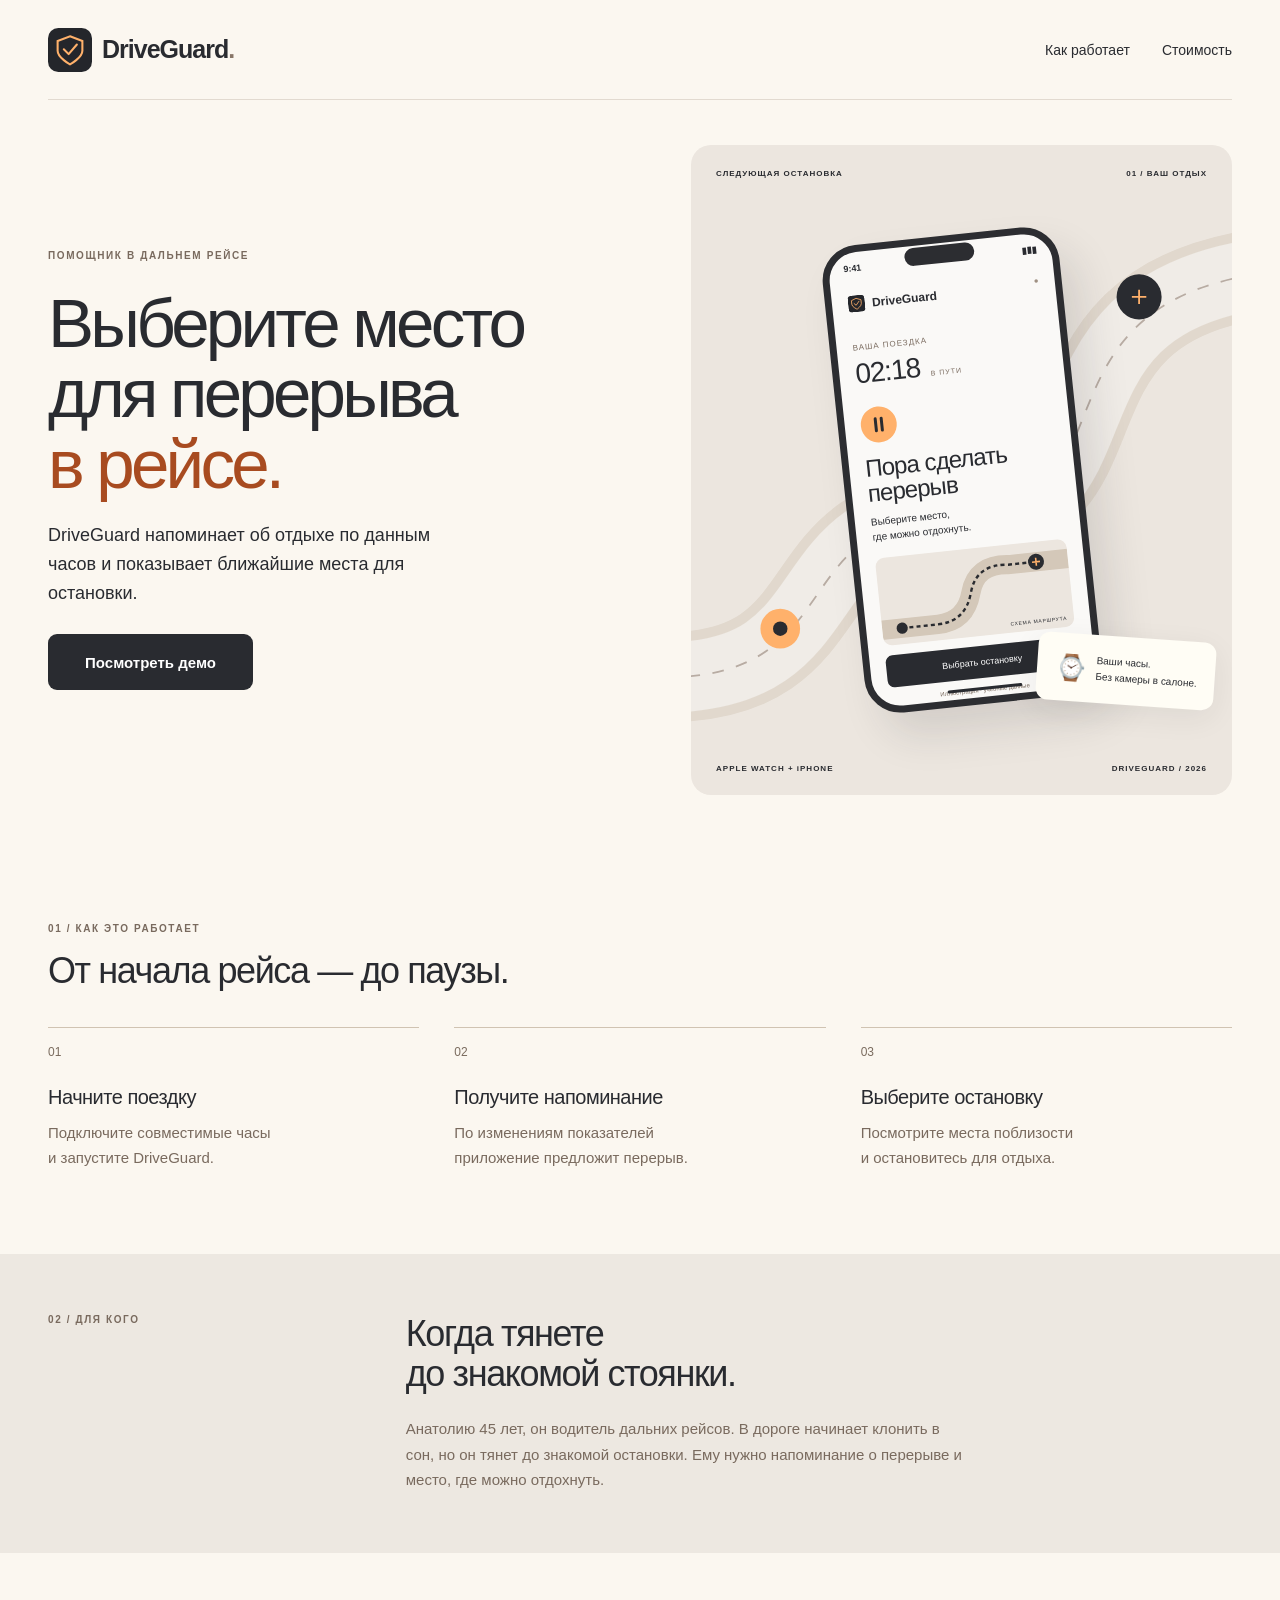
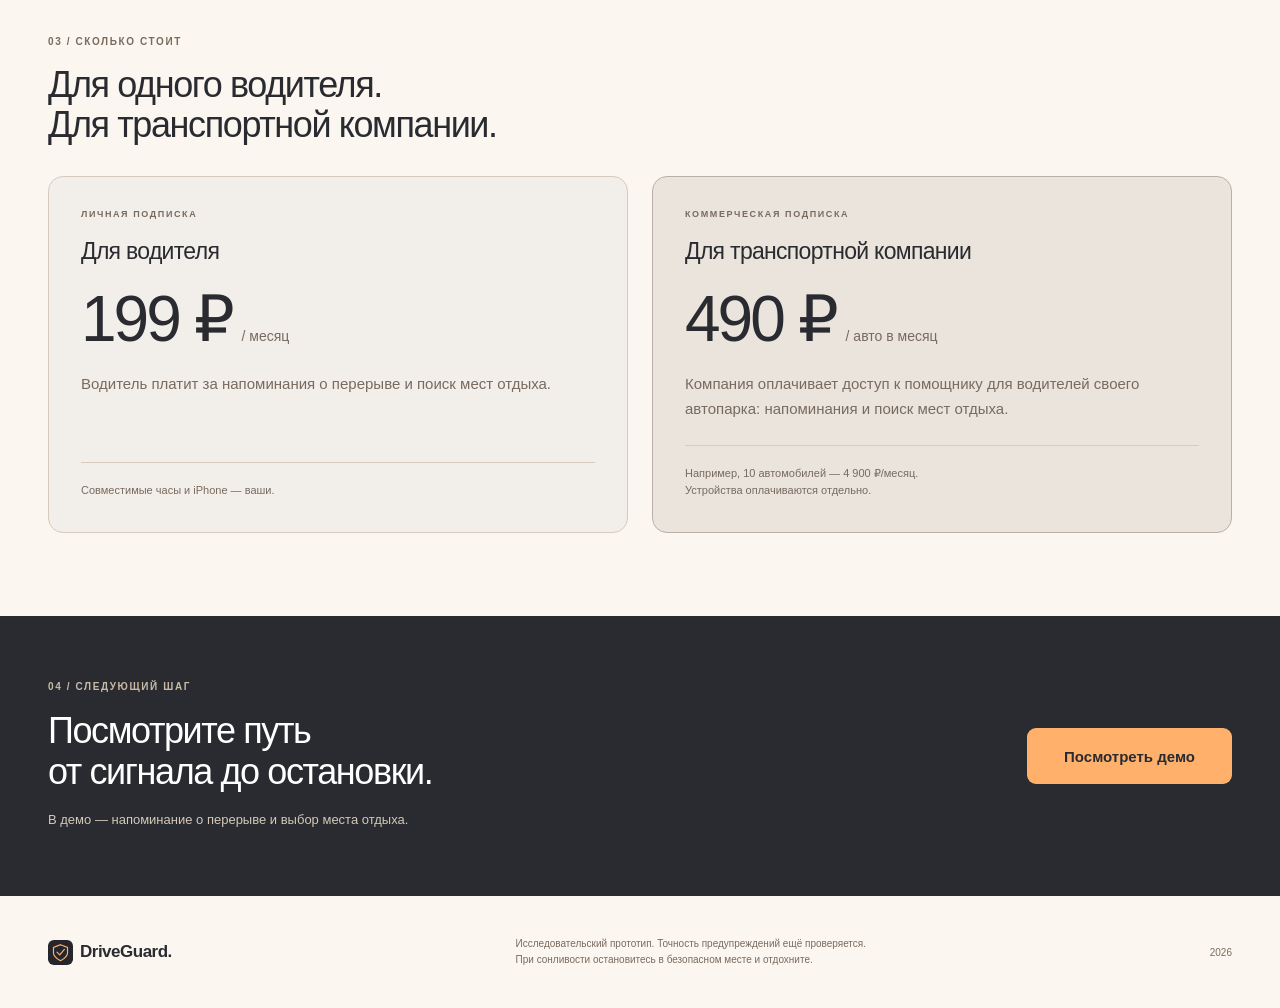
==== commit 4b36b83d: "Add files via upload" ====
--- a/index.html
+++ b/index.html
@@ -1,6 +1,6 @@
 <!doctype html>
 <html lang="ru">
-<head><meta charset="utf-8"><meta name="viewport" content="width=device-width,initial-scale=1"><meta name="theme-color" content="#173e34"><title>DriveGuard — выберите место для перерыва</title><meta name="description" content="Помощник водителю в дальнем рейсе: напоминание о перерыве и выбор места отдыха. Прототип DriveGuard."><link rel="icon" href="favicon.svg"><link rel="stylesheet" href="styles.css"></head>
+<head><meta charset="utf-8"><meta name="viewport" content="width=device-width,initial-scale=1"><meta name="theme-color" content="#292b30"><title>DriveGuard — выберите место для перерыва</title><meta name="description" content="Помощник водителю в дальнем рейсе: напоминание о перерыве и выбор места отдыха. Прототип DriveGuard."><link rel="icon" href="favicon.svg"><link rel="stylesheet" href="styles.css"></head>
 <body>
 <header class="wrap header"><a class="brand" href="#"><img class="brand-icon" src="favicon.svg" alt="" width="44" height="44">DriveGuard<span class="dot">.</span></a><nav aria-label="Навигация"><a href="#how">Как работает</a><a href="#price">Стоимость</a></nav></header>
 <main>
@@ -8,8 +8,8 @@
 <div class="hero-copy"><span class="eyebrow">ПОМОЩНИК В ДАЛЬНЕМ РЕЙСЕ</span><h1 id="headline">Выберите место <br>для перерыва <br><em>в рейсе.</em></h1><p class="lead">DriveGuard напоминает об отдыхе по данным часов и показывает ближайшие места для остановки.</p><a class="button primary" href="demo/index.html">Посмотреть демо</a></div>
 <div class="visual" aria-label="Иллюстрация приложения с напоминанием об отдыхе">
 <div class="visual-heading"><span>СЛЕДУЮЩАЯ ОСТАНОВКА</span><span>01 / ВАШ ОТДЫХ</span></div>
-<svg class="road" viewBox="0 0 600 620" fill="none" aria-hidden="true"><path d="M-30 540C180 540 100 360 300 360S360 120 650 90" stroke="#d8dfcf" stroke-width="100"/><path d="M-30 540C180 540 100 360 300 360S360 120 650 90" stroke="#eef0e7" stroke-width="78"/><path d="M-30 540C180 540 100 360 300 360S360 120 650 90" stroke="#b0bc9f" stroke-width="2" stroke-dasharray="13 14"/><circle cx="99" cy="486" r="22" fill="#c7eb83"/><circle cx="99" cy="486" r="8" fill="#173e34"/><circle cx="497" cy="118" r="25" fill="#173e34"/><path d="M489 118h16m-8-8v16" stroke="#c7eb83" stroke-width="2"/></svg>
-<div class="phone"><div class="phone-top"><span>9:41</span><span class="island"></span><span>▮▮▮</span></div><div class="phone-body"><div class="app-brand"><span class="mock-brand"><img src="favicon.svg" alt="" width="17" height="17">DriveGuard</span><span>●</span></div><span class="app-eyebrow">ВАША ПОЕЗДКА</span><div class="trip-time">02:18<span>В ПУТИ</span></div><div class="rest-icon" aria-hidden="true"><svg width="18" height="18" viewBox="0 0 18 18" fill="none"><path d="M6 3v12M12 3v12" stroke="currentColor" stroke-width="3" stroke-linecap="round"/></svg></div><h2>Пора сделать <br>перерыв</h2><p>Выберите место, <br>где можно отдохнуть.</p><div class="phone-map"><svg viewBox="0 0 240 110" fill="none" aria-hidden="true"><path d="M-20 90H70Q105 90 115 55T165 25H260" stroke="#c6d3ba" stroke-width="24"/><path d="M25 90H70Q105 90 115 55T165 25H200" stroke="#173e34" stroke-width="3" stroke-dasharray="5 4"/><circle cx="25" cy="90" r="7" fill="#173e34"/><circle cx="200" cy="25" r="10" fill="#173e34"/><path d="M195 25h10m-5-5v10" stroke="#c7eb83" stroke-width="2"/></svg><span>СХЕМА МАРШРУТА</span></div><div class="phone-cta">Выбрать остановку</div><small>Иллюстрация · учебные данные</small></div><div class="home-bar"></div></div>
+<svg class="road" viewBox="0 0 600 620" fill="none" aria-hidden="true"><path d="M-30 540C180 540 100 360 300 360S360 120 650 90" stroke="#e1d8cd" stroke-width="100"/><path d="M-30 540C180 540 100 360 300 360S360 120 650 90" stroke="#f0ece7" stroke-width="78"/><path d="M-30 540C180 540 100 360 300 360S360 120 650 90" stroke="#b8aca3" stroke-width="2" stroke-dasharray="13 14"/><circle cx="99" cy="486" r="22" fill="#ffb16b"/><circle cx="99" cy="486" r="8" fill="#292b30"/><circle cx="497" cy="118" r="25" fill="#292b30"/><path d="M489 118h16m-8-8v16" stroke="#ffb16b" stroke-width="2"/></svg>
+<div class="phone"><div class="phone-top"><span>9:41</span><span class="island"></span><span>▮▮▮</span></div><div class="phone-body"><div class="app-brand"><span class="mock-brand"><img src="favicon.svg" alt="" width="17" height="17">DriveGuard</span><span>●</span></div><span class="app-eyebrow">ВАША ПОЕЗДКА</span><div class="trip-time">02:18<span>В ПУТИ</span></div><div class="rest-icon" aria-hidden="true"><svg width="18" height="18" viewBox="0 0 18 18" fill="none"><path d="M6 3v12M12 3v12" stroke="currentColor" stroke-width="3" stroke-linecap="round"/></svg></div><h2>Пора сделать <br>перерыв</h2><p>Выберите место, <br>где можно отдохнуть.</p><div class="phone-map"><svg viewBox="0 0 240 110" fill="none" aria-hidden="true"><path d="M-20 90H70Q105 90 115 55T165 25H260" stroke="#d4c8b9" stroke-width="24"/><path d="M25 90H70Q105 90 115 55T165 25H200" stroke="#292b30" stroke-width="3" stroke-dasharray="5 4"/><circle cx="25" cy="90" r="7" fill="#292b30"/><circle cx="200" cy="25" r="10" fill="#292b30"/><path d="M195 25h10m-5-5v10" stroke="#ffb16b" stroke-width="2"/></svg><span>СХЕМА МАРШРУТА</span></div><div class="phone-cta">Выбрать остановку</div><small>Иллюстрация · учебные данные</small></div><div class="home-bar"></div></div>
 <div class="device-tag"><span>⌚</span><div>Ваши часы. <br><strong>Без камеры в салоне.</strong></div></div><div class="visual-bottom">APPLE WATCH + iPHONE<span>DRIVEGUARD / 2026</span></div>
 </div>
 </section>
--- a/styles.css
+++ b/styles.css
@@ -1,7 +1,7 @@
-:root{--ink:#173e34;--muted:#657269;--cream:#f7f8f1;--lime:#c7eb83;--line:#d9dfd3}*{box-sizing:border-box}html{scroll-behavior:smooth;scroll-padding-top:24px}body{margin:0;background:var(--cream);color:var(--ink);font-family:Arial,Helvetica,sans-serif;-webkit-font-smoothing:antialiased}a{color:inherit;text-decoration:none}button{font:inherit}.wrap{width:min(1240px,calc(100% - 96px));margin:auto}.header{height:100px;display:flex;align-items:center;justify-content:space-between;border-bottom:1px solid var(--line)}.brand{font-size:25px;font-weight:700;letter-spacing:-1px;display:flex;align-items:center;gap:10px}.brand-icon{background:var(--ink);color:var(--lime);font-size:19px;border-radius:11px;padding:10px 8px;letter-spacing:-2px}.dot{color:#7ca24e;margin-left:-10px}nav{display:flex;gap:32px;font-size:14px}.header-note,.eyebrow,.visual-heading,.visual-bottom,.price-label{font-size:10px;font-weight:700;letter-spacing:1.6px}.header-note{display:flex;align-items:center;gap:9px}.header-note i{width:6px;height:6px;border-radius:100%;background:#769647}.hero{display:grid;grid-template-columns:1.1fr 1fr;gap:48px;align-items:center;padding-top:28px;padding-bottom:28px;min-height:610px;height:min(740px,calc(100svh - 100px))}.hero-copy{padding:28px 0}.eyebrow{display:block;color:var(--muted)}h1{font-size:clamp(48px,5.4vw,76px);line-height:1.02;font-weight:500;letter-spacing:-3.8px;margin:27px 0 22px}h1 em{font-style:normal;color:#6a8656}.lead{max-width:430px;font-size:18px;line-height:1.6;margin:0 0 27px}.button{border:0;border-radius:9px;padding:19px 24px;display:inline-flex;align-items:center;justify-content:space-between;gap:45px;font-size:15px;font-weight:700;min-height:56px;cursor:pointer}.button span{font-size:24px;font-weight:400;line-height:1}.button:hover{filter:brightness(1.06)}.button:focus-visible,a:focus-visible{outline:3px solid #7e9e52;outline-offset:5px}.primary{background:var(--ink);color:white}.proof{font-size:11px;color:var(--muted);margin:19px 0 0;white-space:nowrap}.proof>span{color:var(--ink);padding-right:6px}.visual{height:100%;max-height:650px;min-height:540px;position:relative;border-radius:20px;background:#e8edde;overflow:hidden}.visual-heading,.visual-bottom{position:absolute;left:25px;right:25px;display:flex;justify-content:space-between;font-size:8px;letter-spacing:1px;z-index:2}.visual-heading{top:24px}.visual-bottom{bottom:22px}.road{position:absolute;width:100%;height:100%;inset:0}.phone{position:absolute;width:238px;height:470px;background:#fafbf6;border:7px solid #203d33;border-radius:36px;left:50%;top:50%;transform:translate(-50%,-50%) rotate(-6deg);box-shadow:16px 25px 40px #173e3420;overflow:hidden}.phone-top{height:32px;position:relative;display:flex;align-items:center;justify-content:space-between;padding:0 15px;font-size:9px;font-weight:700}.island{width:70px;height:18px;background:#203d33;border-radius:12px;position:absolute;left:50%;transform:translateX(-50%);top:2px}.phone-body{padding:11px 16px}.app-brand{display:flex;justify-content:space-between;font-size:12px;font-weight:700;margin-bottom:24px}.app-brand>span{color:#9ab969;font-size:8px}.app-eyebrow{font-size:8px;letter-spacing:1px;color:var(--muted)}.trip-time{font-size:28px;letter-spacing:-1px;margin-top:4px}.trip-time>span{font-size:7px;letter-spacing:1px;margin-left:10px;color:var(--muted)}.rest-icon{height:36px;width:36px;display:grid;place-items:center;font-size:25px;background:var(--lime);border-radius:50%;margin-top:18px}.phone h2{font-size:24px;letter-spacing:-.9px;line-height:1.06;margin:12px 0 8px}.phone p{font-size:10px;line-height:1.5;margin:0}.phone-map{height:88px;margin-top:14px;position:relative;border-radius:9px;background:#e8edde;overflow:hidden}.phone-map svg{width:100%;height:100%}.phone-map>span{position:absolute;bottom:6px;right:7px;font-size:5px;letter-spacing:.7px}.phone-cta{display:flex;justify-content:space-between;background:var(--ink);border-radius:7px;padding:11px;color:white;font-size:9px;margin-top:10px}.phone small{display:block;font-size:6px;text-align:center;color:var(--muted);margin-top:9px}.home-bar{position:absolute;width:75px;height:3px;background:var(--ink);border-radius:5px;bottom:7px;left:50%;transform:translateX(-50%)}.device-tag{position:absolute;bottom:90px;right:17px;display:flex;align-items:center;gap:10px;background:#fffdf5;padding:14px 18px;border-radius:12px;box-shadow:0 8px 30px #173e3412;transform:rotate(4deg);font-size:10px;line-height:1.6}.device-tag>span{font-size:25px}.device-tag strong{font-weight:500}.block{padding-top:83px;padding-bottom:83px}.section-title h2,h2{font-size:36px;line-height:1.13;letter-spacing:-1.4px;font-weight:500}.section-title h2{margin:17px 0 35px}.steps{display:grid;grid-template-columns:repeat(3,1fr);padding:0;margin:0;list-style:none;gap:35px}.steps li{border-top:1px solid #bfcab8;padding-top:17px}.step-no{font-size:12px;display:flex;justify-content:space-between;color:#698058}.step-no>span{font-size:20px}.steps h3{font-size:20px;font-weight:500;letter-spacing:-.5px;margin:27px 0 11px}.steps p,.pricing p,.audience p,.closing p{font-size:15px;line-height:1.7;color:var(--muted);margin:0}.audience{background:#e9eee0;padding:60px 0}.audience-inner{display:grid;grid-template-columns:1fr 2fr .6fr;gap:40px;align-items:start}.audience h2{margin:0 0 21px}.audience p{max-width:560px}.audience-symbol{font-size:100px;color:#a3b88e;text-align:right;line-height:1}.pricing{display:grid;grid-template-columns:1fr 1fr;align-items:center;gap:100px}.pricing h2{margin:18px 0}.price-card{border:1px solid #c9d1bf;background:#f0f3e8;padding:32px;border-radius:15px}.price-label{font-size:9px;color:var(--muted)}.price{font-size:64px;letter-spacing:-3px;margin:17px 0 15px}.price>span{font-size:16px;letter-spacing:0;margin-left:10px;color:var(--muted)}.price-note{font-size:11px;line-height:1.6;color:var(--muted);margin-top:23px;border-top:1px solid #cbd4c0;padding-top:17px}.closing{background:var(--ink);color:white;padding:65px 0}.closing-inner{display:flex;align-items:center;justify-content:space-between;gap:40px}.closing .eyebrow{color:#bdd09f}.closing h2{margin:19px 0 17px}.closing p{color:#c3cdbf;font-size:13px}.lime{background:var(--lime);color:var(--ink);flex-shrink:0}footer{display:flex;align-items:center;justify-content:space-between;gap:25px;padding-top:30px;padding-bottom:30px}footer p{font-size:10px;color:var(--muted);line-height:1.6}footer>span:last-child{font-size:10px;color:var(--muted)}.footer-brand{font-size:17px;font-weight:700;letter-spacing:-.5px}@media(min-width:1500px){.hero{min-height:660px}}@media(max-width:1000px){.wrap{width:calc(100% - 56px)}.hero{gap:25px}h1{font-size:54px;letter-spacing:-2.7px}.lead{font-size:16px}.visual-heading{font-size:6px;left:15px;right:15px}.visual-bottom{font-size:6px;left:15px;right:15px}.header-note{font-size:8px;letter-spacing:.7px}.proof{white-space:normal;line-height:1.5}.device-tag{right:8px;padding:10px;font-size:9px}.audience-inner{grid-template-columns:1fr 2fr}.audience-symbol{display:none}.pricing{gap:45px}}@media(max-width:650px){.wrap{width:calc(100% - 40px)}.header{height:70px}.brand{font-size:21px}.brand-icon{font-size:16px;padding:8px 7px}nav{gap:16px;font-size:11px}.header-note{display:none}.hero{display:flex;flex-direction:column;align-items:stretch;gap:16px;height:auto;min-height:0;padding-top:24px;padding-bottom:30px}.hero-copy{padding:0}.eyebrow{font-size:8px;letter-spacing:1.3px}h1{font-size:43px;line-height:1;letter-spacing:-2px;margin:17px 0 14px}h1 br:nth-of-type(1){display:none}.lead{font-size:14px;line-height:1.5;margin:0 0 17px;max-width:350px}.button{padding:14px 18px;min-height:48px;font-size:13px;gap:50px}.proof{font-size:9px;margin-top:12px}.visual{height:225px;min-height:225px;border-radius:14px}.phone{transform:translate(-50%,-30%) rotate(-7deg) scale(.65);transform-origin:center top;top:20%;left:52%}.visual-heading{top:13px;font-size:6px;z-index:3}.visual-bottom{bottom:12px;font-size:6px}.visual-heading span:last-child{display:none}.device-tag{bottom:50px;right:14px;font-size:8px;padding:10px;z-index:2}.device-tag>span{font-size:20px}.road{width:130%;height:180%;top:-45%;left:-15%}.block{padding-top:46px;padding-bottom:46px}.section-title h2,h2{font-size:29px;letter-spacing:-1px}.section-title h2{margin:15px 0 26px}.steps{grid-template-columns:1fr;gap:24px}.steps li{position:relative;padding:15px 0 0 48px}.step-no{position:absolute;top:17px;left:0;font-size:11px}.step-no>span{display:none}.steps h3{font-size:19px;margin:0 0 8px}.steps p{font-size:13px}.steps p br{display:none}.audience{padding:40px 0}.audience-inner{display:block}.audience h2{margin:18px 0}.audience p,.pricing p{font-size:14px}.pricing{grid-template-columns:1fr;gap:26px}.price-card{padding:25px}.price{font-size:57px}.closing{padding:40px 0}.closing-inner{display:block}.closing h2{font-size:29px}.closing .button{margin-top:25px}.closing p{font-size:12px}footer{flex-wrap:wrap;gap:13px;padding-top:22px;padding-bottom:22px}footer p{order:3;width:100%;font-size:9px;margin:0}}@media(prefers-reduced-motion:reduce){html{scroll-behavior:auto}}
+:root{--ink:#292b30;--muted:#796a5e;--cream:#fbf7f0;--lime:#ffb16b;--line:#e2dad0}*{box-sizing:border-box}html{scroll-behavior:smooth;scroll-padding-top:24px}body{margin:0;background:var(--cream);color:var(--ink);font-family:Arial,Helvetica,sans-serif;-webkit-font-smoothing:antialiased}a{color:inherit;text-decoration:none}button{font:inherit}.wrap{width:min(1240px,calc(100% - 96px));margin:auto}.header{height:100px;display:flex;align-items:center;justify-content:space-between;border-bottom:1px solid var(--line)}.brand{font-size:25px;font-weight:700;letter-spacing:-1px;display:flex;align-items:center;gap:10px}.brand-icon{background:var(--ink);color:var(--lime);font-size:19px;border-radius:11px;padding:10px 8px;letter-spacing:-2px}.dot{color:#887668;margin-left:-10px}nav{display:flex;gap:32px;font-size:14px}.header-note,.eyebrow,.visual-heading,.visual-bottom,.price-label{font-size:10px;font-weight:700;letter-spacing:1.6px}.header-note{display:flex;align-items:center;gap:9px}.header-note i{width:6px;height:6px;border-radius:100%;background:#7d6d60}.hero{display:grid;grid-template-columns:1.1fr 1fr;gap:48px;align-items:center;padding-top:28px;padding-bottom:28px;min-height:610px;height:min(740px,calc(100svh - 100px))}.hero-copy{padding:28px 0}.eyebrow{display:block;color:var(--muted)}h1{font-size:clamp(48px,5.4vw,76px);line-height:1.02;font-weight:500;letter-spacing:-3.8px;margin:27px 0 22px}h1 em{font-style:normal;color:#a84b20}.lead{max-width:430px;font-size:18px;line-height:1.6;margin:0 0 27px}.button{border:0;border-radius:9px;padding:19px 24px;display:inline-flex;align-items:center;justify-content:space-between;gap:45px;font-size:15px;font-weight:700;min-height:56px;cursor:pointer}.button span{font-size:24px;font-weight:400;line-height:1}.button:hover{filter:brightness(1.06)}.button:focus-visible,a:focus-visible{outline:3px solid #887668;outline-offset:5px}.primary{background:var(--ink);color:white}.proof{font-size:11px;color:var(--muted);margin:19px 0 0;white-space:nowrap}.proof>span{color:var(--ink);padding-right:6px}.visual{height:100%;max-height:650px;min-height:540px;position:relative;border-radius:20px;background:#ece6df;overflow:hidden}.visual-heading,.visual-bottom{position:absolute;left:25px;right:25px;display:flex;justify-content:space-between;font-size:8px;letter-spacing:1px;z-index:2}.visual-heading{top:24px}.visual-bottom{bottom:22px}.road{position:absolute;width:100%;height:100%;inset:0}.phone{position:absolute;width:238px;height:470px;background:#faf9f7;border:7px solid #2c2d31;border-radius:36px;left:50%;top:50%;transform:translate(-50%,-50%) rotate(-6deg);box-shadow:16px 25px 40px #292b3020;overflow:hidden}.phone-top{height:32px;position:relative;display:flex;align-items:center;justify-content:space-between;padding:0 15px;font-size:9px;font-weight:700}.island{width:70px;height:18px;background:#2c2d31;border-radius:12px;position:absolute;left:50%;transform:translateX(-50%);top:2px}.phone-body{padding:11px 16px}.app-brand{display:flex;justify-content:space-between;font-size:12px;font-weight:700;margin-bottom:24px}.app-brand>span{color:#9f9083;font-size:8px}.app-eyebrow{font-size:8px;letter-spacing:1px;color:var(--muted)}.trip-time{font-size:28px;letter-spacing:-1px;margin-top:4px}.trip-time>span{font-size:7px;letter-spacing:1px;margin-left:10px;color:var(--muted)}.rest-icon{height:36px;width:36px;display:grid;place-items:center;font-size:25px;background:var(--lime);border-radius:50%;margin-top:18px}.phone h2{font-size:24px;letter-spacing:-.9px;line-height:1.06;margin:12px 0 8px}.phone p{font-size:10px;line-height:1.5;margin:0}.phone-map{height:88px;margin-top:14px;position:relative;border-radius:9px;background:#ece6df;overflow:hidden}.phone-map svg{width:100%;height:100%}.phone-map>span{position:absolute;bottom:6px;right:7px;font-size:5px;letter-spacing:.7px}.phone-cta{display:flex;justify-content:space-between;background:var(--ink);border-radius:7px;padding:11px;color:white;font-size:9px;margin-top:10px}.phone small{display:block;font-size:6px;text-align:center;color:var(--muted);margin-top:9px}.home-bar{position:absolute;width:75px;height:3px;background:var(--ink);border-radius:5px;bottom:7px;left:50%;transform:translateX(-50%)}.device-tag{position:absolute;bottom:90px;right:17px;display:flex;align-items:center;gap:10px;background:#fffdf5;padding:14px 18px;border-radius:12px;box-shadow:0 8px 30px #292b3012;transform:rotate(4deg);font-size:10px;line-height:1.6}.device-tag>span{font-size:25px}.device-tag strong{font-weight:500}.block{padding-top:83px;padding-bottom:83px}.section-title h2,h2{font-size:36px;line-height:1.13;letter-spacing:-1.4px;font-weight:500}.section-title h2{margin:17px 0 35px}.steps{display:grid;grid-template-columns:repeat(3,1fr);padding:0;margin:0;list-style:none;gap:35px}.steps li{border-top:1px solid #d0c3b2;padding-top:17px}.step-no{font-size:12px;display:flex;justify-content:space-between;color:#7a6b5e}.step-no>span{font-size:20px}.steps h3{font-size:20px;font-weight:500;letter-spacing:-.5px;margin:27px 0 11px}.steps p,.pricing p,.audience p,.closing p{font-size:15px;line-height:1.7;color:var(--muted);margin:0}.audience{background:#ede8e1;padding:60px 0}.audience-inner{display:grid;grid-template-columns:1fr 2fr .6fr;gap:40px;align-items:start}.audience h2{margin:0 0 21px}.audience p{max-width:560px}.audience-symbol{font-size:100px;color:#afa297;text-align:right;line-height:1}.pricing{display:grid;grid-template-columns:1fr 1fr;align-items:center;gap:100px}.pricing h2{margin:18px 0}.price-card{border:1px solid #d5cabb;background:#f2eee9;padding:32px;border-radius:15px}.price-label{font-size:9px;color:var(--muted)}.price{font-size:64px;letter-spacing:-3px;margin:17px 0 15px}.price>span{font-size:16px;letter-spacing:0;margin-left:10px;color:var(--muted)}.price-note{font-size:11px;line-height:1.6;color:var(--muted);margin-top:23px;border-top:1px solid #d7ccbd;padding-top:17px}.closing{background:var(--ink);color:white;padding:65px 0}.closing-inner{display:flex;align-items:center;justify-content:space-between;gap:40px}.closing .eyebrow{color:#c9baa6}.closing h2{margin:19px 0 17px}.closing p{color:#d4c8b8;font-size:13px}.lime{background:var(--lime);color:var(--ink);flex-shrink:0}footer{display:flex;align-items:center;justify-content:space-between;gap:25px;padding-top:30px;padding-bottom:30px}footer p{font-size:10px;color:var(--muted);line-height:1.6}footer>span:last-child{font-size:10px;color:var(--muted)}.footer-brand{font-size:17px;font-weight:700;letter-spacing:-.5px}@media(min-width:1500px){.hero{min-height:660px}}@media(max-width:1000px){.wrap{width:calc(100% - 56px)}.hero{gap:25px}h1{font-size:54px;letter-spacing:-2.7px}.lead{font-size:16px}.visual-heading{font-size:6px;left:15px;right:15px}.visual-bottom{font-size:6px;left:15px;right:15px}.header-note{font-size:8px;letter-spacing:.7px}.proof{white-space:normal;line-height:1.5}.device-tag{right:8px;padding:10px;font-size:9px}.audience-inner{grid-template-columns:1fr 2fr}.audience-symbol{display:none}.pricing{gap:45px}}@media(max-width:650px){.wrap{width:calc(100% - 40px)}.header{height:70px}.brand{font-size:21px}.brand-icon{font-size:16px;padding:8px 7px}nav{gap:16px;font-size:11px}.header-note{display:none}.hero{display:flex;flex-direction:column;align-items:stretch;gap:16px;height:auto;min-height:0;padding-top:24px;padding-bottom:30px}.hero-copy{padding:0}.eyebrow{font-size:8px;letter-spacing:1.3px}h1{font-size:43px;line-height:1;letter-spacing:-2px;margin:17px 0 14px}h1 br:nth-of-type(1){display:none}.lead{font-size:14px;line-height:1.5;margin:0 0 17px;max-width:350px}.button{padding:14px 18px;min-height:48px;font-size:13px;gap:50px}.proof{font-size:9px;margin-top:12px}.visual{height:225px;min-height:225px;border-radius:14px}.phone{transform:translate(-50%,-30%) rotate(-7deg) scale(.65);transform-origin:center top;top:20%;left:52%}.visual-heading{top:13px;font-size:6px;z-index:3}.visual-bottom{bottom:12px;font-size:6px}.visual-heading span:last-child{display:none}.device-tag{bottom:50px;right:14px;font-size:8px;padding:10px;z-index:2}.device-tag>span{font-size:20px}.road{width:130%;height:180%;top:-45%;left:-15%}.block{padding-top:46px;padding-bottom:46px}.section-title h2,h2{font-size:29px;letter-spacing:-1px}.section-title h2{margin:15px 0 26px}.steps{grid-template-columns:1fr;gap:24px}.steps li{position:relative;padding:15px 0 0 48px}.step-no{position:absolute;top:17px;left:0;font-size:11px}.step-no>span{display:none}.steps h3{font-size:19px;margin:0 0 8px}.steps p{font-size:13px}.steps p br{display:none}.audience{padding:40px 0}.audience-inner{display:block}.audience h2{margin:18px 0}.audience p,.pricing p{font-size:14px}.pricing{grid-template-columns:1fr;gap:26px}.price-card{padding:25px}.price{font-size:57px}.closing{padding:40px 0}.closing-inner{display:block}.closing h2{font-size:29px}.closing .button{margin-top:25px}.closing p{font-size:12px}footer{flex-wrap:wrap;gap:13px;padding-top:22px;padding-bottom:22px}footer p{order:3;width:100%;font-size:9px;margin:0}}@media(prefers-reduced-motion:reduce){html{scroll-behavior:auto}}
 
 /* Personal and commercial subscriptions. */
-.pricing{display:block}.pricing-heading h2{margin:18px 0 30px}.plans{display:grid;grid-template-columns:1fr 1fr;gap:24px}.price-card h3{font-size:23px;font-weight:500;letter-spacing:-.7px;margin:19px 0 0}.plans .price-card{display:flex;flex-direction:column}.plans .price-note{margin-top:auto;padding-top:19px}.plans .price-card p{margin-bottom:23px}.fleet-card{background:#e5edda;border-color:#b2c39d}.pricing .pricing-status{font-size:11px;margin-top:20px;line-height:1.6}.plans .price{white-space:nowrap}.plans .price>span{font-size:14px}@media(max-width:1000px){.plans .price{font-size:52px}.plans .price>span{font-size:12px}}@media(max-width:650px){.plans{grid-template-columns:1fr;gap:18px}.price-card h3{font-size:22px}.plans .price{font-size:54px}.plans .price>span{font-size:13px}.pricing .pricing-status{font-size:10px}}
+.pricing{display:block}.pricing-heading h2{margin:18px 0 30px}.plans{display:grid;grid-template-columns:1fr 1fr;gap:24px}.price-card h3{font-size:23px;font-weight:500;letter-spacing:-.7px;margin:19px 0 0}.plans .price-card{display:flex;flex-direction:column}.plans .price-note{margin-top:auto;padding-top:19px}.plans .price-card p{margin-bottom:23px}.fleet-card{background:#eae4dd;border-color:#baafa6}.pricing .pricing-status{font-size:11px;margin-top:20px;line-height:1.6}.plans .price{white-space:nowrap}.plans .price>span{font-size:14px}@media(max-width:1000px){.plans .price{font-size:52px}.plans .price>span{font-size:12px}}@media(max-width:650px){.plans{grid-template-columns:1fr;gap:18px}.price-card h3{font-size:22px}.plans .price{font-size:54px}.plans .price>span{font-size:13px}.pricing .pricing-status{font-size:10px}}
 
 /* Use the favicon as the header logo; keep controls free of decorative arrows. */
 .header .brand-icon{display:block;width:44px;height:44px;padding:0;background:none;flex-shrink:0;border-radius:0}.button{justify-content:center;min-width:205px;gap:0}.phone-cta{justify-content:center}.audience-inner{grid-template-columns:1fr 2.6fr}@media(max-width:1000px){.audience-inner{grid-template-columns:1fr 2fr}}@media(max-width:650px){.header .brand-icon{width:36px;height:36px}.button{min-width:190px}.audience-inner{display:block}}
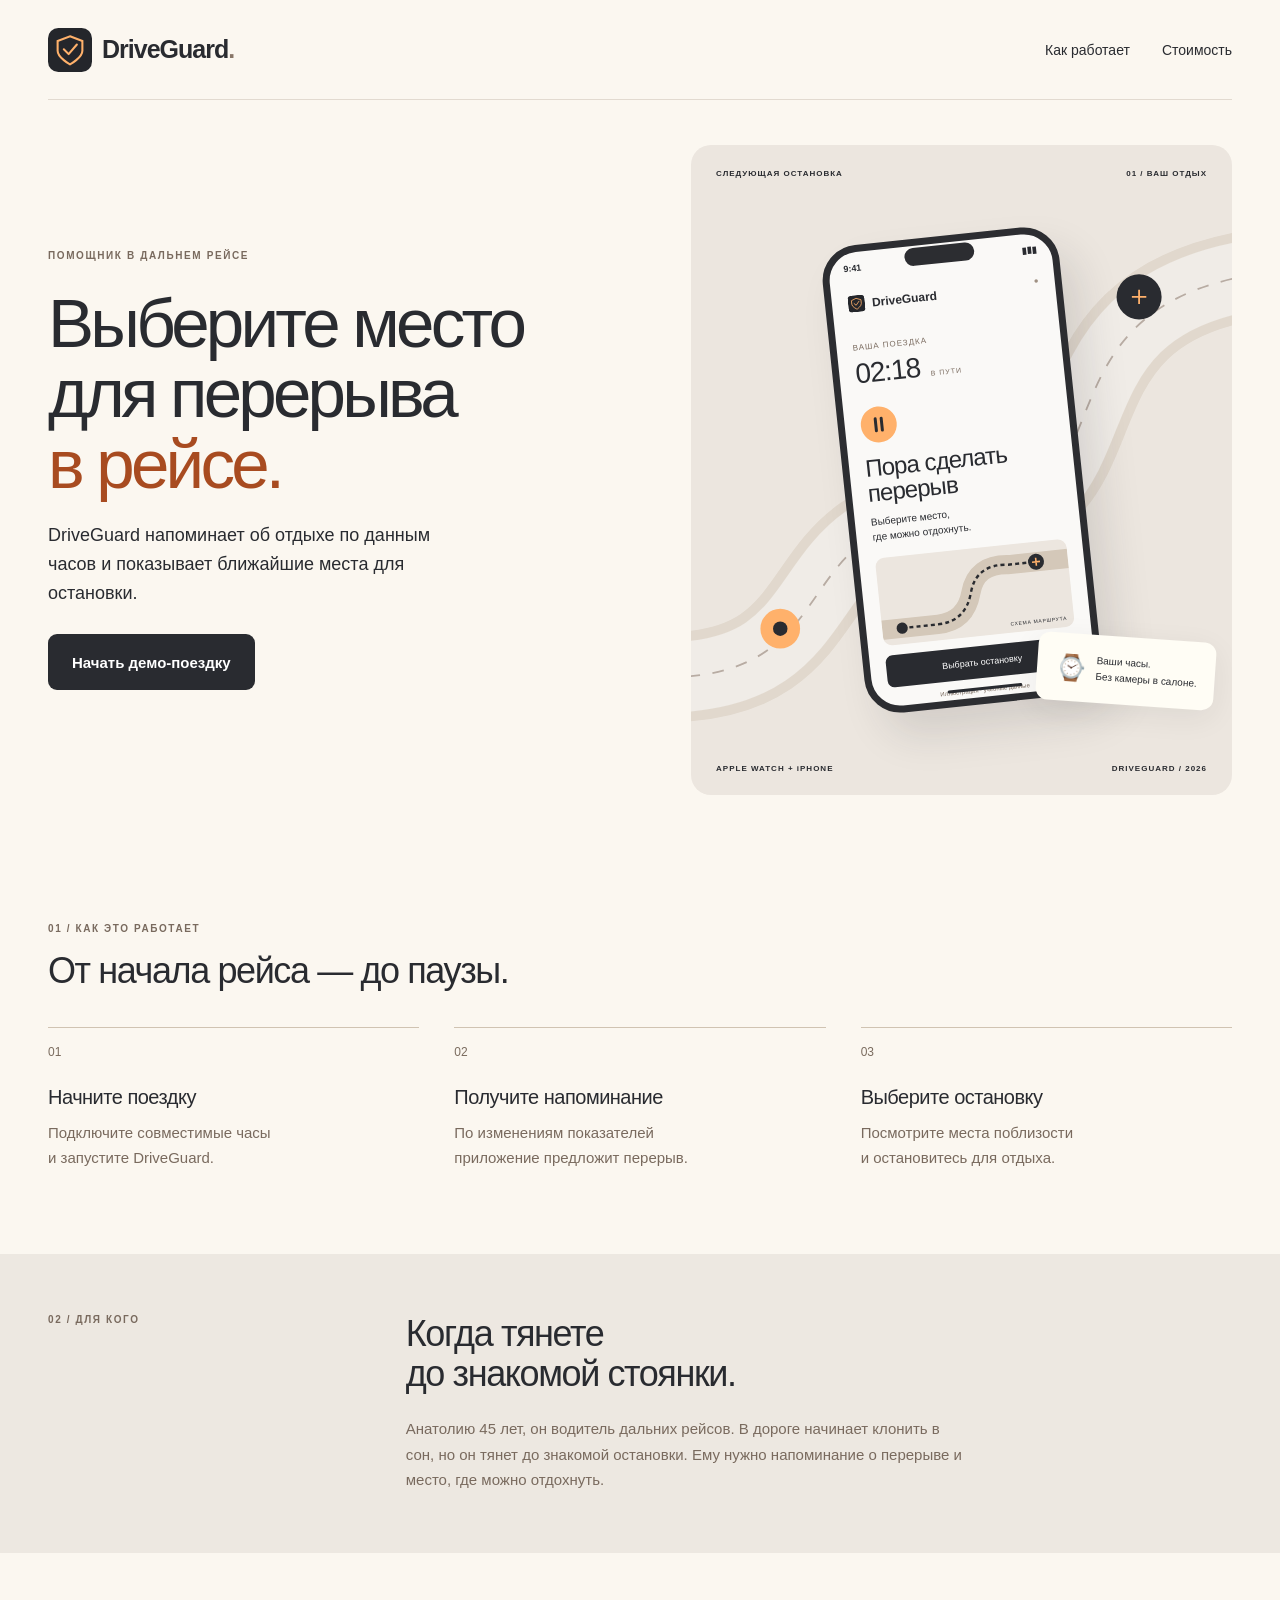
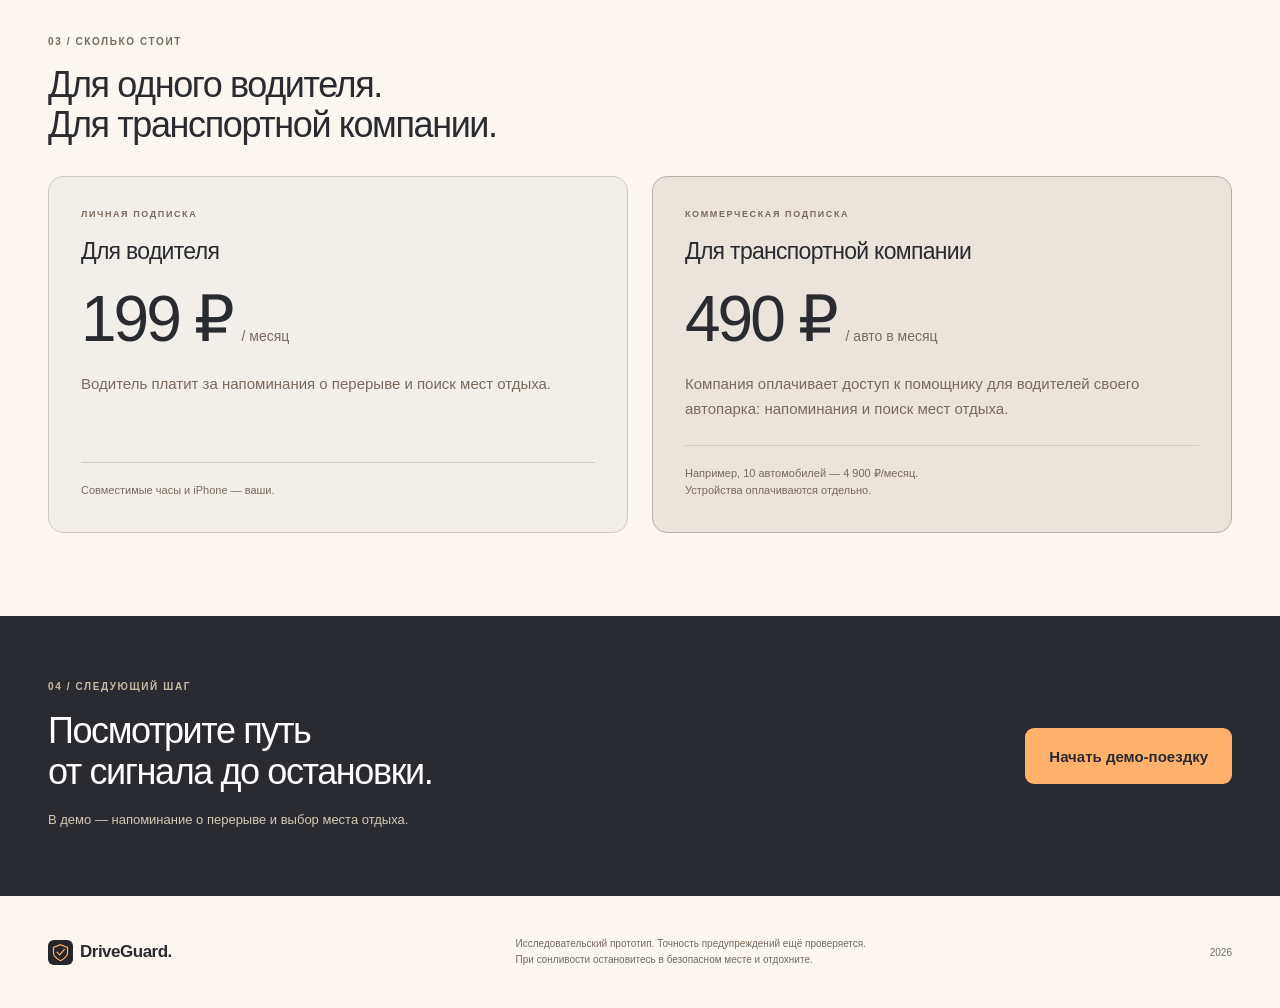
==== commit 964516c9: "Update demo links and button text in index.html" ====
--- a/index.html
+++ b/index.html
@@ -5,7 +5,7 @@
 <header class="wrap header"><a class="brand" href="#"><img class="brand-icon" src="favicon.svg" alt="" width="44" height="44">DriveGuard<span class="dot">.</span></a><nav aria-label="Навигация"><a href="#how">Как работает</a><a href="#price">Стоимость</a></nav></header>
 <main>
 <section class="hero wrap" aria-labelledby="headline">
-<div class="hero-copy"><span class="eyebrow">ПОМОЩНИК В ДАЛЬНЕМ РЕЙСЕ</span><h1 id="headline">Выберите место <br>для перерыва <br><em>в рейсе.</em></h1><p class="lead">DriveGuard напоминает об отдыхе по данным часов и показывает ближайшие места для остановки.</p><a class="button primary" href="demo/index.html">Посмотреть демо</a></div>
+<div class="hero-copy"><span class="eyebrow">ПОМОЩНИК В ДАЛЬНЕМ РЕЙСЕ</span><h1 id="headline">Выберите место <br>для перерыва <br><em>в рейсе.</em></h1><p class="lead">DriveGuard напоминает об отдыхе по данным часов и показывает ближайшие места для остановки.</p><a class="button primary" href="demo/index.html">Начать демо-поездку</a></div>
 <div class="visual" aria-label="Иллюстрация приложения с напоминанием об отдыхе">
 <div class="visual-heading"><span>СЛЕДУЮЩАЯ ОСТАНОВКА</span><span>01 / ВАШ ОТДЫХ</span></div>
 <svg class="road" viewBox="0 0 600 620" fill="none" aria-hidden="true"><path d="M-30 540C180 540 100 360 300 360S360 120 650 90" stroke="#e1d8cd" stroke-width="100"/><path d="M-30 540C180 540 100 360 300 360S360 120 650 90" stroke="#f0ece7" stroke-width="78"/><path d="M-30 540C180 540 100 360 300 360S360 120 650 90" stroke="#b8aca3" stroke-width="2" stroke-dasharray="13 14"/><circle cx="99" cy="486" r="22" fill="#ffb16b"/><circle cx="99" cy="486" r="8" fill="#292b30"/><circle cx="497" cy="118" r="25" fill="#292b30"/><path d="M489 118h16m-8-8v16" stroke="#ffb16b" stroke-width="2"/></svg>
@@ -16,7 +16,7 @@
 <section id="how" class="how wrap block"><div class="section-title"><span class="eyebrow">01 / КАК ЭТО РАБОТАЕТ</span><h2>От начала рейса — до паузы.</h2></div><ol class="steps"><li><span class="step-no">01</span><h3>Начните поездку</h3><p>Подключите совместимые часы <br>и запустите DriveGuard.</p></li><li><span class="step-no">02</span><h3>Получите напоминание</h3><p>По изменениям показателей <br>приложение предложит перерыв.</p></li><li><span class="step-no">03</span><h3>Выберите остановку</h3><p>Посмотрите места поблизости <br>и остановитесь для отдыха.</p></li></ol></section>
 <section id="who" class="audience"><div class="wrap audience-inner"><span class="eyebrow">02 / ДЛЯ КОГО</span><div><h2>Когда тянете <br>до знакомой стоянки.</h2><p>Анатолию 45 лет, он водитель дальних рейсов. В дороге начинает клонить в сон, но он тянет до знакомой остановки. Ему нужно напоминание о перерыве и место, где можно отдохнуть.</p></div></div></section>
 <section id="price" class="pricing wrap block"><div class="pricing-heading"><span class="eyebrow">03 / СКОЛЬКО СТОИТ</span><h2>Для одного водителя. <br>Для транспортной компании.</h2></div><div class="plans"><article class="price-card"><span class="price-label">ЛИЧНАЯ ПОДПИСКА</span><h3>Для водителя</h3><div class="price">199 ₽<span>/ месяц</span></div><p>Водитель платит за напоминания о перерыве и поиск мест отдыха.</p><div class="price-note">Совместимые часы и iPhone — ваши.</div></article><article class="price-card fleet-card"><span class="price-label">КОММЕРЧЕСКАЯ ПОДПИСКА</span><h3>Для транспортной компании</h3><div class="price">490 ₽<span>/ авто в месяц</span></div><p>Компания оплачивает доступ к помощнику для водителей своего автопарка: напоминания и поиск мест отдыха.</p><div class="price-note">Например, 10 автомобилей — 4 900 ₽/месяц. <br>Устройства оплачиваются отдельно.</div></article></div></section>
-<section class="closing"><div class="wrap closing-inner"><div><span class="eyebrow">04 / СЛЕДУЮЩИЙ ШАГ</span><h2>Посмотрите путь <br>от сигнала до остановки.</h2><p>В демо — напоминание о перерыве и выбор места отдыха.</p></div><a class="button lime" href="demo/index.html">Посмотреть демо</a></div></section>
+<section class="closing"><div class="wrap closing-inner"><div><span class="eyebrow">04 / СЛЕДУЮЩИЙ ШАГ</span><h2>Посмотрите путь <br>от сигнала до остановки.</h2><p>В демо — напоминание о перерыве и выбор места отдыха.</p></div><a class="button lime" href="demo/index.html">Начать демо-поездку</a></div></section>
 </main>
 <footer class="wrap"><span class="footer-brand"><img src="favicon.svg" alt="" width="25" height="25">DriveGuard.</span><p>Исследовательский прототип. Точность предупреждений ещё проверяется. <br>При сонливости остановитесь в безопасном месте и отдохните.</p><span>2026</span></footer>
 </body></html>
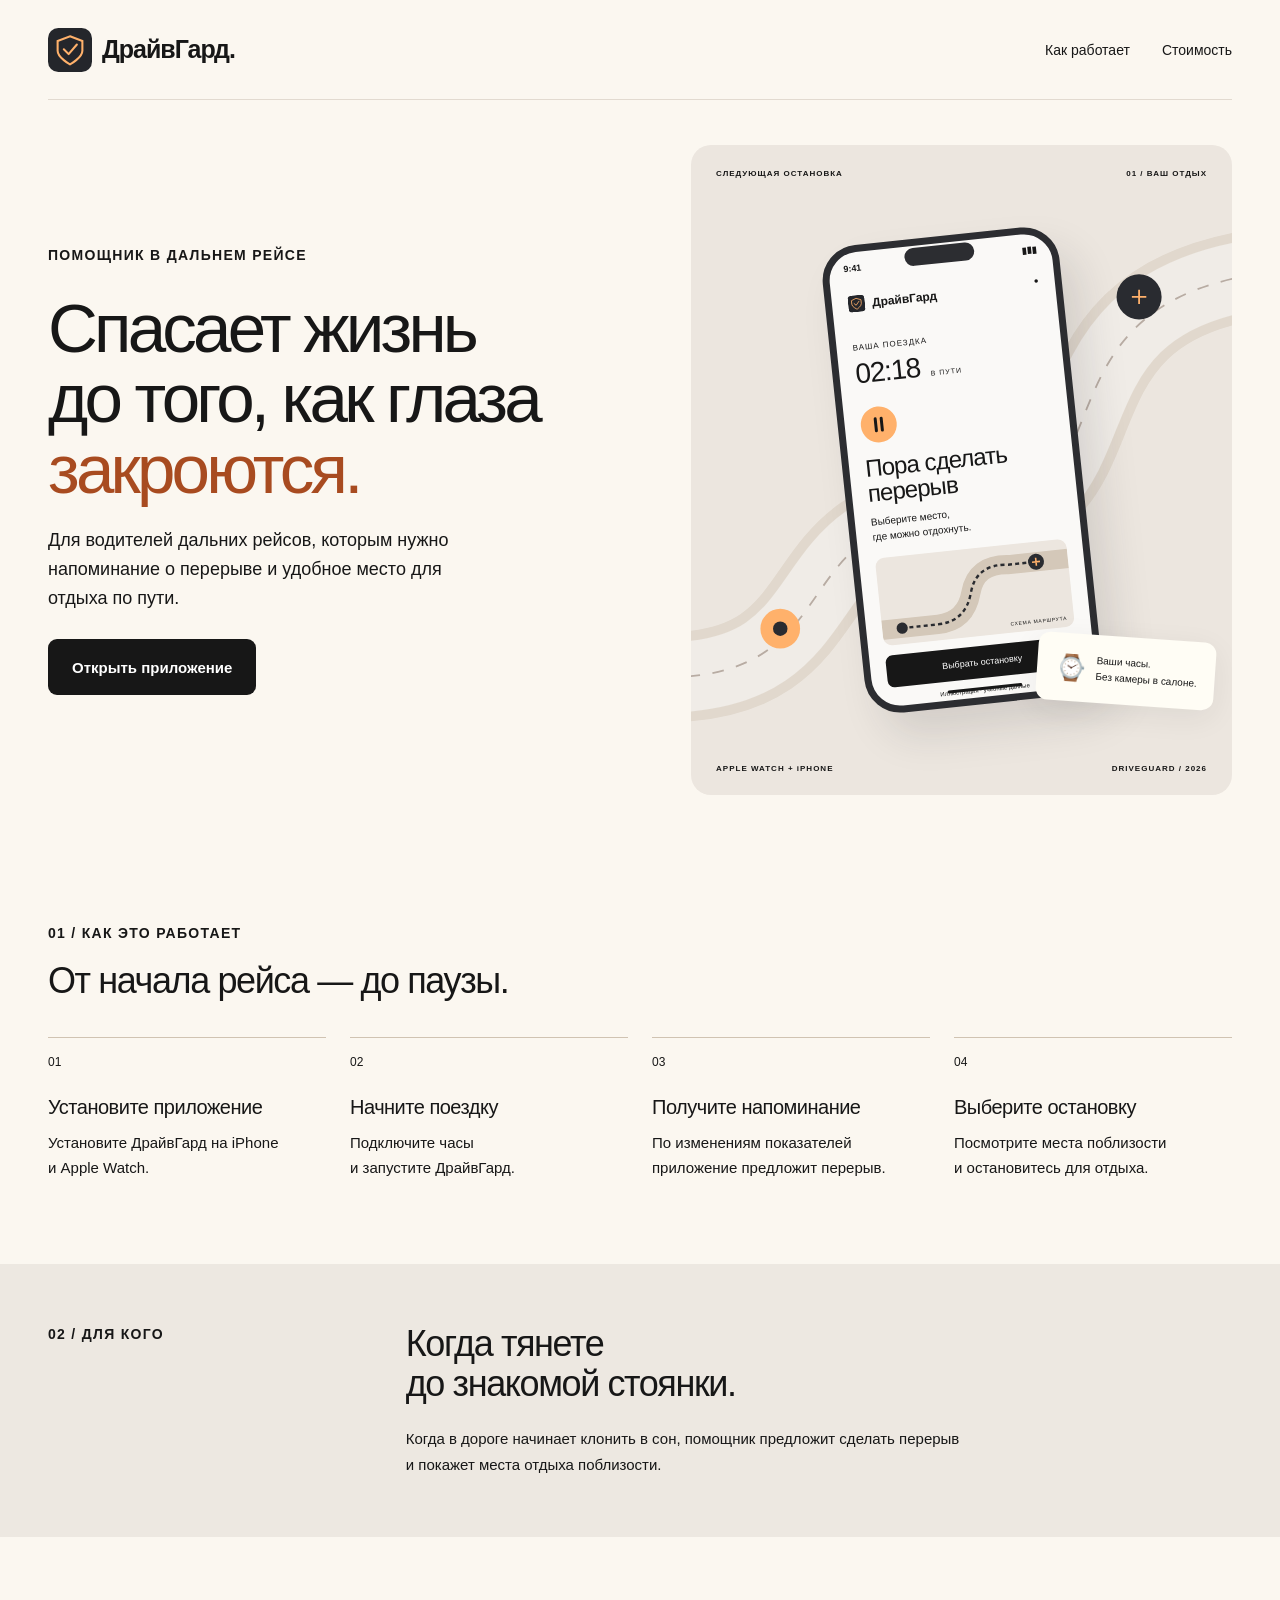
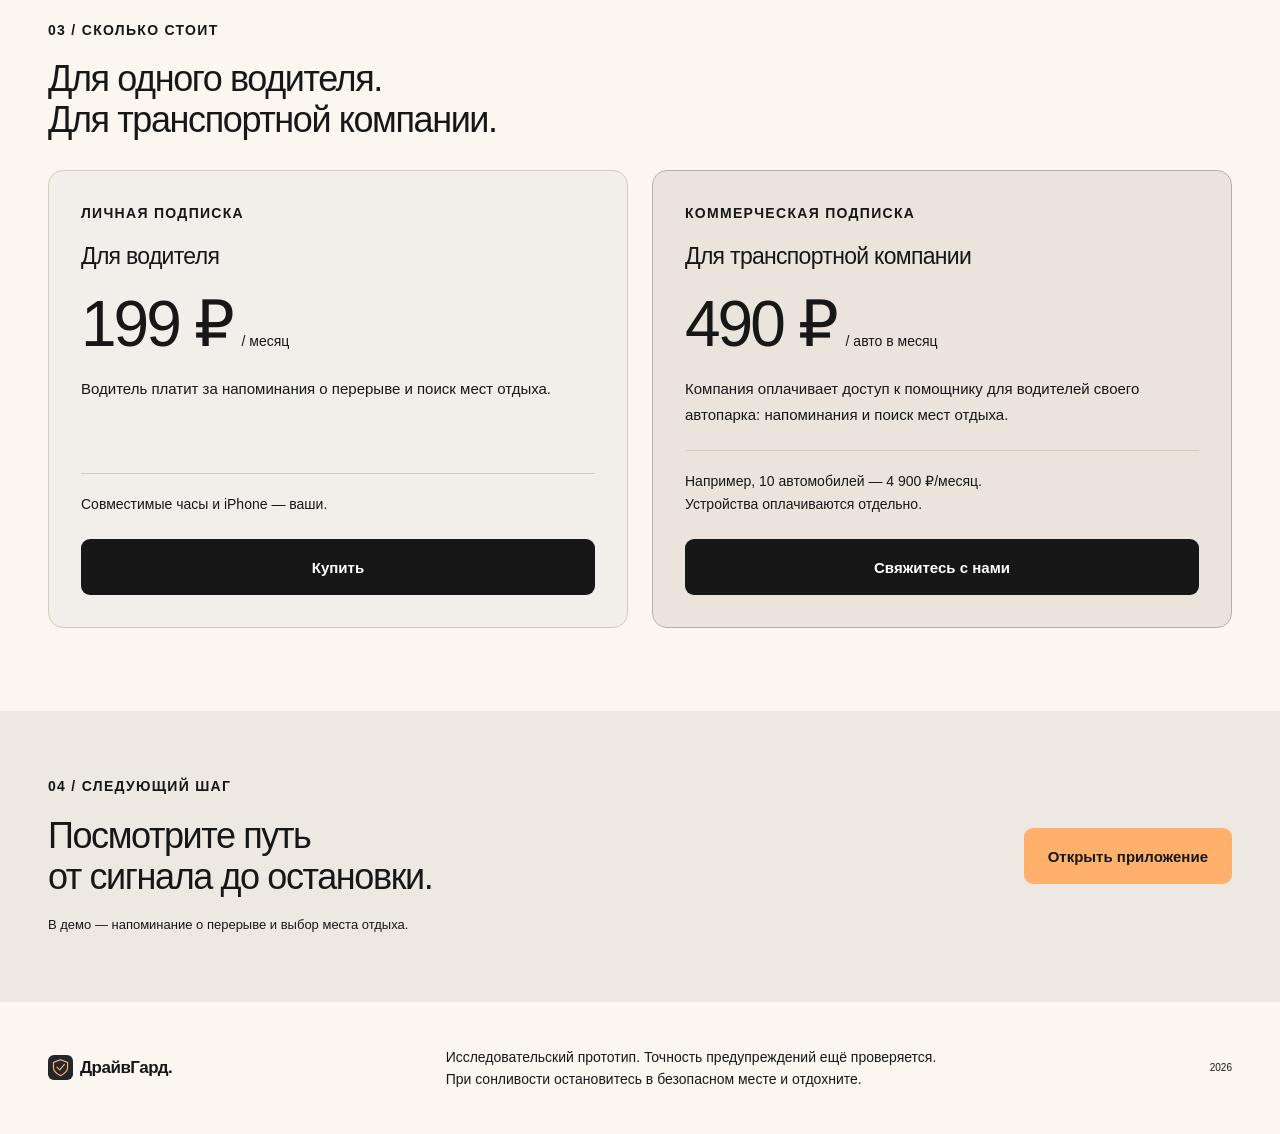
==== commit fa4a1c8d: "Add files via upload" ====
--- a/index.html
+++ b/index.html
@@ -1,22 +1,53 @@
 <!doctype html>
 <html lang="ru">
-<head><meta charset="utf-8"><meta name="viewport" content="width=device-width,initial-scale=1"><meta name="theme-color" content="#292b30"><title>DriveGuard — выберите место для перерыва</title><meta name="description" content="Помощник водителю в дальнем рейсе: напоминание о перерыве и выбор места отдыха. Прототип DriveGuard."><link rel="icon" href="favicon.svg"><link rel="stylesheet" href="styles.css"></head>
-<body>
-<header class="wrap header"><a class="brand" href="#"><img class="brand-icon" src="favicon.svg" alt="" width="44" height="44">DriveGuard<span class="dot">.</span></a><nav aria-label="Навигация"><a href="#how">Как работает</a><a href="#price">Стоимость</a></nav></header>
+<head><meta charset="utf-8"><meta name="viewport" content="width=device-width,initial-scale=1"><meta name="theme-color" content="#292b30"><title>ДрайвГард — выберите место для перерыва</title><meta name="description" content="Помощник водителю в дальнем рейсе: напоминание о перерыве и выбор места отдыха. Прототип ДрайвГард."><link rel="icon" href="favicon.svg"><link rel="stylesheet" href="styles.css?v=73ba455833"></head>
+<body><a class="skip-link" href="#headline">К содержимому</a>
+<header class="wrap header"><a class="brand" href="#"><img class="brand-icon" src="favicon.svg" alt="" width="44" height="44">ДрайвГард<span class="dot">.</span></a><nav aria-label="Навигация"><a href="#how">Как работает</a><a href="#price">Стоимость</a></nav></header>
 <main>
 <section class="hero wrap" aria-labelledby="headline">
-<div class="hero-copy"><span class="eyebrow">ПОМОЩНИК В ДАЛЬНЕМ РЕЙСЕ</span><h1 id="headline">Выберите место <br>для перерыва <br><em>в рейсе.</em></h1><p class="lead">DriveGuard напоминает об отдыхе по данным часов и показывает ближайшие места для остановки.</p><a class="button primary" href="demo/index.html">Начать демо-поездку</a></div>
+<div class="hero-copy"><span class="eyebrow">ПОМОЩНИК В ДАЛЬНЕМ РЕЙСЕ</span><h1 id="headline">Спасает жизнь<br>до того, как глаза <br><em>закроются.</em></h1><p class="lead">Для водителей дальних рейсов, которым нужно напоминание о перерыве и удобное место для отдыха по пути.</p><a class="button primary" href="demo/index.html">Открыть приложение</a></div>
 <div class="visual" aria-label="Иллюстрация приложения с напоминанием об отдыхе">
 <div class="visual-heading"><span>СЛЕДУЮЩАЯ ОСТАНОВКА</span><span>01 / ВАШ ОТДЫХ</span></div>
 <svg class="road" viewBox="0 0 600 620" fill="none" aria-hidden="true"><path d="M-30 540C180 540 100 360 300 360S360 120 650 90" stroke="#e1d8cd" stroke-width="100"/><path d="M-30 540C180 540 100 360 300 360S360 120 650 90" stroke="#f0ece7" stroke-width="78"/><path d="M-30 540C180 540 100 360 300 360S360 120 650 90" stroke="#b8aca3" stroke-width="2" stroke-dasharray="13 14"/><circle cx="99" cy="486" r="22" fill="#ffb16b"/><circle cx="99" cy="486" r="8" fill="#292b30"/><circle cx="497" cy="118" r="25" fill="#292b30"/><path d="M489 118h16m-8-8v16" stroke="#ffb16b" stroke-width="2"/></svg>
-<div class="phone"><div class="phone-top"><span>9:41</span><span class="island"></span><span>▮▮▮</span></div><div class="phone-body"><div class="app-brand"><span class="mock-brand"><img src="favicon.svg" alt="" width="17" height="17">DriveGuard</span><span>●</span></div><span class="app-eyebrow">ВАША ПОЕЗДКА</span><div class="trip-time">02:18<span>В ПУТИ</span></div><div class="rest-icon" aria-hidden="true"><svg width="18" height="18" viewBox="0 0 18 18" fill="none"><path d="M6 3v12M12 3v12" stroke="currentColor" stroke-width="3" stroke-linecap="round"/></svg></div><h2>Пора сделать <br>перерыв</h2><p>Выберите место, <br>где можно отдохнуть.</p><div class="phone-map"><svg viewBox="0 0 240 110" fill="none" aria-hidden="true"><path d="M-20 90H70Q105 90 115 55T165 25H260" stroke="#d4c8b9" stroke-width="24"/><path d="M25 90H70Q105 90 115 55T165 25H200" stroke="#292b30" stroke-width="3" stroke-dasharray="5 4"/><circle cx="25" cy="90" r="7" fill="#292b30"/><circle cx="200" cy="25" r="10" fill="#292b30"/><path d="M195 25h10m-5-5v10" stroke="#ffb16b" stroke-width="2"/></svg><span>СХЕМА МАРШРУТА</span></div><div class="phone-cta">Выбрать остановку</div><small>Иллюстрация · учебные данные</small></div><div class="home-bar"></div></div>
+<div class="phone"><div class="phone-top"><span>9:41</span><span class="island"></span><span>▮▮▮</span></div><div class="phone-body"><div class="app-brand"><span class="mock-brand"><img src="favicon.svg" alt="" width="17" height="17">ДрайвГард</span><span>●</span></div><span class="app-eyebrow">ВАША ПОЕЗДКА</span><div class="trip-time">02:18<span>В ПУТИ</span></div><div class="rest-icon" aria-hidden="true"><svg width="18" height="18" viewBox="0 0 18 18" fill="none"><path d="M6 3v12M12 3v12" stroke="currentColor" stroke-width="3" stroke-linecap="round"/></svg></div><h2>Пора сделать <br>перерыв</h2><p>Выберите место, <br>где можно отдохнуть.</p><div class="phone-map"><svg viewBox="0 0 240 110" fill="none" aria-hidden="true"><path d="M-20 90H70Q105 90 115 55T165 25H260" stroke="#d4c8b9" stroke-width="24"/><path d="M25 90H70Q105 90 115 55T165 25H200" stroke="#292b30" stroke-width="3" stroke-dasharray="5 4"/><circle cx="25" cy="90" r="7" fill="#292b30"/><circle cx="200" cy="25" r="10" fill="#292b30"/><path d="M195 25h10m-5-5v10" stroke="#ffb16b" stroke-width="2"/></svg><span>СХЕМА МАРШРУТА</span></div><a class="phone-cta" href="demo/index.html#places">Выбрать остановку</a><small>Иллюстрация · учебные данные</small></div><div class="home-bar"></div></div>
 <div class="device-tag"><span>⌚</span><div>Ваши часы. <br><strong>Без камеры в салоне.</strong></div></div><div class="visual-bottom">APPLE WATCH + iPHONE<span>DRIVEGUARD / 2026</span></div>
 </div>
 </section>
-<section id="how" class="how wrap block"><div class="section-title"><span class="eyebrow">01 / КАК ЭТО РАБОТАЕТ</span><h2>От начала рейса — до паузы.</h2></div><ol class="steps"><li><span class="step-no">01</span><h3>Начните поездку</h3><p>Подключите совместимые часы <br>и запустите DriveGuard.</p></li><li><span class="step-no">02</span><h3>Получите напоминание</h3><p>По изменениям показателей <br>приложение предложит перерыв.</p></li><li><span class="step-no">03</span><h3>Выберите остановку</h3><p>Посмотрите места поблизости <br>и остановитесь для отдыха.</p></li></ol></section>
-<section id="who" class="audience"><div class="wrap audience-inner"><span class="eyebrow">02 / ДЛЯ КОГО</span><div><h2>Когда тянете <br>до знакомой стоянки.</h2><p>Анатолию 45 лет, он водитель дальних рейсов. В дороге начинает клонить в сон, но он тянет до знакомой остановки. Ему нужно напоминание о перерыве и место, где можно отдохнуть.</p></div></div></section>
-<section id="price" class="pricing wrap block"><div class="pricing-heading"><span class="eyebrow">03 / СКОЛЬКО СТОИТ</span><h2>Для одного водителя. <br>Для транспортной компании.</h2></div><div class="plans"><article class="price-card"><span class="price-label">ЛИЧНАЯ ПОДПИСКА</span><h3>Для водителя</h3><div class="price">199 ₽<span>/ месяц</span></div><p>Водитель платит за напоминания о перерыве и поиск мест отдыха.</p><div class="price-note">Совместимые часы и iPhone — ваши.</div></article><article class="price-card fleet-card"><span class="price-label">КОММЕРЧЕСКАЯ ПОДПИСКА</span><h3>Для транспортной компании</h3><div class="price">490 ₽<span>/ авто в месяц</span></div><p>Компания оплачивает доступ к помощнику для водителей своего автопарка: напоминания и поиск мест отдыха.</p><div class="price-note">Например, 10 автомобилей — 4 900 ₽/месяц. <br>Устройства оплачиваются отдельно.</div></article></div></section>
-<section class="closing"><div class="wrap closing-inner"><div><span class="eyebrow">04 / СЛЕДУЮЩИЙ ШАГ</span><h2>Посмотрите путь <br>от сигнала до остановки.</h2><p>В демо — напоминание о перерыве и выбор места отдыха.</p></div><a class="button lime" href="demo/index.html">Начать демо-поездку</a></div></section>
+<section id="how" class="how wrap block"><div class="section-title"><span class="eyebrow">01 / КАК ЭТО РАБОТАЕТ</span><h2>От начала рейса — до паузы.</h2></div><ol class="steps"><li><span class="step-no">01</span><h3>Установите приложение</h3><p>Установите ДрайвГард на iPhone <br>и Apple Watch.</p></li><li><span class="step-no">02</span><h3>Начните поездку</h3><p>Подключите часы <br>и запустите ДрайвГард.</p></li><li><span class="step-no">03</span><h3>Получите напоминание</h3><p>По изменениям показателей <br>приложение предложит перерыв.</p></li><li><span class="step-no">04</span><h3>Выберите остановку</h3><p>Посмотрите места поблизости <br>и остановитесь для отдыха.</p></li></ol></section>
+<section id="who" class="audience"><div class="wrap audience-inner"><span class="eyebrow">02 / ДЛЯ КОГО</span><div><h2>Когда тянете <br>до знакомой стоянки.</h2><p>Когда в дороге начинает клонить в сон, помощник предложит сделать перерыв и покажет места отдыха поблизости.</p></div></div></section>
+<section id="price" class="pricing wrap block"><div class="pricing-heading"><span class="eyebrow">03 / СКОЛЬКО СТОИТ</span><h2>Для одного водителя. <br>Для транспортной компании.</h2></div><div class="plans"><article class="price-card"><span class="price-label">ЛИЧНАЯ ПОДПИСКА</span><h3>Для водителя</h3><div class="price">199 ₽<span>/ месяц</span></div><p>Водитель платит за напоминания о перерыве и поиск мест отдыха.</p><div class="price-note">Совместимые часы и iPhone — ваши.</div><button class="button primary plan-action" type="button" data-open="purchase-dialog">Купить</button></article><article class="price-card fleet-card"><span class="price-label">КОММЕРЧЕСКАЯ ПОДПИСКА</span><h3>Для транспортной компании</h3><div class="price">490 ₽<span>/ авто в месяц</span></div><p>Компания оплачивает доступ к помощнику для водителей своего автопарка: напоминания и поиск мест отдыха.</p><div class="price-note">Например, 10 автомобилей — 4 900 ₽/месяц. <br>Устройства оплачиваются отдельно.</div><button class="button primary plan-action" type="button" data-open="contact-dialog">Свяжитесь с нами</button></article></div></section>
+<section class="closing"><div class="wrap closing-inner"><div><span class="eyebrow">04 / СЛЕДУЮЩИЙ ШАГ</span><h2>Посмотрите путь <br>от сигнала до остановки.</h2><p>В демо — напоминание о перерыве и выбор места отдыха.</p></div><a class="button lime" href="demo/index.html">Открыть приложение</a></div></section>
 </main>
-<footer class="wrap"><span class="footer-brand"><img src="favicon.svg" alt="" width="25" height="25">DriveGuard.</span><p>Исследовательский прототип. Точность предупреждений ещё проверяется. <br>При сонливости остановитесь в безопасном месте и отдохните.</p><span>2026</span></footer>
+<footer class="wrap"><span class="footer-brand"><img src="favicon.svg" alt="" width="25" height="25">ДрайвГард.</span><p>Исследовательский прототип. Точность предупреждений ещё проверяется. <br>При сонливости остановитесь в безопасном месте и отдохните.</p><span>2026</span></footer>
+<dialog id="purchase-dialog" class="action-dialog" aria-labelledby="purchase-title">
+<button class="dialog-close" type="button" aria-label="Закрыть" data-close>×</button>
+<div class="purchase-state" role="status" aria-live="polite">
+<div class="approval-icon" aria-hidden="true"><svg viewBox="0 0 48 48"><path d="m13 25 8 8 15-18"/></svg></div>
+<span class="eyebrow">ЛИЧНАЯ ПОДПИСКА · 199 ₽ / МЕСЯЦ</span>
+<h2 id="purchase-title">Оформляем подписку…</h2>
+<p id="purchase-description">Показываем, как будет выглядеть оформление.</p>
+</div>
+<p class="dialog-note">Демонстрация покупки. Деньги не списываются, подписка не оформляется.</p>
+<button class="button primary" type="button" data-close>Понятно</button>
+</dialog>
+<dialog id="contact-dialog" class="action-dialog" aria-labelledby="contact-title">
+<button class="dialog-close" type="button" aria-label="Закрыть" data-close>×</button>
+<span class="eyebrow">ДЛЯ ТРАНСПОРТНЫХ КОМПАНИЙ</span>
+<h2 id="contact-title">Свяжитесь с нами</h2>
+<form id="contact-form">
+<label>Компания<input name="company" autocomplete="organization" placeholder="Название компании" required maxlength="120"></label>
+<label>Ваше имя<input name="name" autocomplete="name" placeholder="Как к вам обращаться" required maxlength="80"></label>
+<label>Электронная почта<input name="email" type="email" autocomplete="email" placeholder="name@company.ru" required maxlength="160"></label>
+<label>Комментарий <span>(необязательно)</span><textarea name="message" rows="3" placeholder="Например, сколько автомобилей в вашем парке" maxlength="1500"></textarea></label>
+<p class="dialog-note">Демо-форма: данные не отправляются. После заполнения можно скачать заявку.</p>
+<button class="button primary" type="submit">Подготовить заявку</button>
+</form>
+<div id="contact-success" hidden role="status">
+<div class="request-check" aria-hidden="true">✓</div>
+<h3>Заявка готова</h3><p>Спасибо! Отправка пока не подключена. Скачайте заполненную заявку, чтобы сохранить её у себя.</p>
+<button id="download-request" class="button primary" type="button">Скачать заявку</button>
+<button class="text-button" type="button" id="edit-request">Изменить данные</button>
+</div>
+</dialog>
+<script src="app.js?v=eee42ac5bd" defer></script>
 </body></html>
--- a/styles.css
+++ b/styles.css
@@ -1,4 +1,4 @@
-:root{--ink:#292b30;--muted:#796a5e;--cream:#fbf7f0;--lime:#ffb16b;--line:#e2dad0}*{box-sizing:border-box}html{scroll-behavior:smooth;scroll-padding-top:24px}body{margin:0;background:var(--cream);color:var(--ink);font-family:Arial,Helvetica,sans-serif;-webkit-font-smoothing:antialiased}a{color:inherit;text-decoration:none}button{font:inherit}.wrap{width:min(1240px,calc(100% - 96px));margin:auto}.header{height:100px;display:flex;align-items:center;justify-content:space-between;border-bottom:1px solid var(--line)}.brand{font-size:25px;font-weight:700;letter-spacing:-1px;display:flex;align-items:center;gap:10px}.brand-icon{background:var(--ink);color:var(--lime);font-size:19px;border-radius:11px;padding:10px 8px;letter-spacing:-2px}.dot{color:#887668;margin-left:-10px}nav{display:flex;gap:32px;font-size:14px}.header-note,.eyebrow,.visual-heading,.visual-bottom,.price-label{font-size:10px;font-weight:700;letter-spacing:1.6px}.header-note{display:flex;align-items:center;gap:9px}.header-note i{width:6px;height:6px;border-radius:100%;background:#7d6d60}.hero{display:grid;grid-template-columns:1.1fr 1fr;gap:48px;align-items:center;padding-top:28px;padding-bottom:28px;min-height:610px;height:min(740px,calc(100svh - 100px))}.hero-copy{padding:28px 0}.eyebrow{display:block;color:var(--muted)}h1{font-size:clamp(48px,5.4vw,76px);line-height:1.02;font-weight:500;letter-spacing:-3.8px;margin:27px 0 22px}h1 em{font-style:normal;color:#a84b20}.lead{max-width:430px;font-size:18px;line-height:1.6;margin:0 0 27px}.button{border:0;border-radius:9px;padding:19px 24px;display:inline-flex;align-items:center;justify-content:space-between;gap:45px;font-size:15px;font-weight:700;min-height:56px;cursor:pointer}.button span{font-size:24px;font-weight:400;line-height:1}.button:hover{filter:brightness(1.06)}.button:focus-visible,a:focus-visible{outline:3px solid #887668;outline-offset:5px}.primary{background:var(--ink);color:white}.proof{font-size:11px;color:var(--muted);margin:19px 0 0;white-space:nowrap}.proof>span{color:var(--ink);padding-right:6px}.visual{height:100%;max-height:650px;min-height:540px;position:relative;border-radius:20px;background:#ece6df;overflow:hidden}.visual-heading,.visual-bottom{position:absolute;left:25px;right:25px;display:flex;justify-content:space-between;font-size:8px;letter-spacing:1px;z-index:2}.visual-heading{top:24px}.visual-bottom{bottom:22px}.road{position:absolute;width:100%;height:100%;inset:0}.phone{position:absolute;width:238px;height:470px;background:#faf9f7;border:7px solid #2c2d31;border-radius:36px;left:50%;top:50%;transform:translate(-50%,-50%) rotate(-6deg);box-shadow:16px 25px 40px #292b3020;overflow:hidden}.phone-top{height:32px;position:relative;display:flex;align-items:center;justify-content:space-between;padding:0 15px;font-size:9px;font-weight:700}.island{width:70px;height:18px;background:#2c2d31;border-radius:12px;position:absolute;left:50%;transform:translateX(-50%);top:2px}.phone-body{padding:11px 16px}.app-brand{display:flex;justify-content:space-between;font-size:12px;font-weight:700;margin-bottom:24px}.app-brand>span{color:#9f9083;font-size:8px}.app-eyebrow{font-size:8px;letter-spacing:1px;color:var(--muted)}.trip-time{font-size:28px;letter-spacing:-1px;margin-top:4px}.trip-time>span{font-size:7px;letter-spacing:1px;margin-left:10px;color:var(--muted)}.rest-icon{height:36px;width:36px;display:grid;place-items:center;font-size:25px;background:var(--lime);border-radius:50%;margin-top:18px}.phone h2{font-size:24px;letter-spacing:-.9px;line-height:1.06;margin:12px 0 8px}.phone p{font-size:10px;line-height:1.5;margin:0}.phone-map{height:88px;margin-top:14px;position:relative;border-radius:9px;background:#ece6df;overflow:hidden}.phone-map svg{width:100%;height:100%}.phone-map>span{position:absolute;bottom:6px;right:7px;font-size:5px;letter-spacing:.7px}.phone-cta{display:flex;justify-content:space-between;background:var(--ink);border-radius:7px;padding:11px;color:white;font-size:9px;margin-top:10px}.phone small{display:block;font-size:6px;text-align:center;color:var(--muted);margin-top:9px}.home-bar{position:absolute;width:75px;height:3px;background:var(--ink);border-radius:5px;bottom:7px;left:50%;transform:translateX(-50%)}.device-tag{position:absolute;bottom:90px;right:17px;display:flex;align-items:center;gap:10px;background:#fffdf5;padding:14px 18px;border-radius:12px;box-shadow:0 8px 30px #292b3012;transform:rotate(4deg);font-size:10px;line-height:1.6}.device-tag>span{font-size:25px}.device-tag strong{font-weight:500}.block{padding-top:83px;padding-bottom:83px}.section-title h2,h2{font-size:36px;line-height:1.13;letter-spacing:-1.4px;font-weight:500}.section-title h2{margin:17px 0 35px}.steps{display:grid;grid-template-columns:repeat(3,1fr);padding:0;margin:0;list-style:none;gap:35px}.steps li{border-top:1px solid #d0c3b2;padding-top:17px}.step-no{font-size:12px;display:flex;justify-content:space-between;color:#7a6b5e}.step-no>span{font-size:20px}.steps h3{font-size:20px;font-weight:500;letter-spacing:-.5px;margin:27px 0 11px}.steps p,.pricing p,.audience p,.closing p{font-size:15px;line-height:1.7;color:var(--muted);margin:0}.audience{background:#ede8e1;padding:60px 0}.audience-inner{display:grid;grid-template-columns:1fr 2fr .6fr;gap:40px;align-items:start}.audience h2{margin:0 0 21px}.audience p{max-width:560px}.audience-symbol{font-size:100px;color:#afa297;text-align:right;line-height:1}.pricing{display:grid;grid-template-columns:1fr 1fr;align-items:center;gap:100px}.pricing h2{margin:18px 0}.price-card{border:1px solid #d5cabb;background:#f2eee9;padding:32px;border-radius:15px}.price-label{font-size:9px;color:var(--muted)}.price{font-size:64px;letter-spacing:-3px;margin:17px 0 15px}.price>span{font-size:16px;letter-spacing:0;margin-left:10px;color:var(--muted)}.price-note{font-size:11px;line-height:1.6;color:var(--muted);margin-top:23px;border-top:1px solid #d7ccbd;padding-top:17px}.closing{background:var(--ink);color:white;padding:65px 0}.closing-inner{display:flex;align-items:center;justify-content:space-between;gap:40px}.closing .eyebrow{color:#c9baa6}.closing h2{margin:19px 0 17px}.closing p{color:#d4c8b8;font-size:13px}.lime{background:var(--lime);color:var(--ink);flex-shrink:0}footer{display:flex;align-items:center;justify-content:space-between;gap:25px;padding-top:30px;padding-bottom:30px}footer p{font-size:10px;color:var(--muted);line-height:1.6}footer>span:last-child{font-size:10px;color:var(--muted)}.footer-brand{font-size:17px;font-weight:700;letter-spacing:-.5px}@media(min-width:1500px){.hero{min-height:660px}}@media(max-width:1000px){.wrap{width:calc(100% - 56px)}.hero{gap:25px}h1{font-size:54px;letter-spacing:-2.7px}.lead{font-size:16px}.visual-heading{font-size:6px;left:15px;right:15px}.visual-bottom{font-size:6px;left:15px;right:15px}.header-note{font-size:8px;letter-spacing:.7px}.proof{white-space:normal;line-height:1.5}.device-tag{right:8px;padding:10px;font-size:9px}.audience-inner{grid-template-columns:1fr 2fr}.audience-symbol{display:none}.pricing{gap:45px}}@media(max-width:650px){.wrap{width:calc(100% - 40px)}.header{height:70px}.brand{font-size:21px}.brand-icon{font-size:16px;padding:8px 7px}nav{gap:16px;font-size:11px}.header-note{display:none}.hero{display:flex;flex-direction:column;align-items:stretch;gap:16px;height:auto;min-height:0;padding-top:24px;padding-bottom:30px}.hero-copy{padding:0}.eyebrow{font-size:8px;letter-spacing:1.3px}h1{font-size:43px;line-height:1;letter-spacing:-2px;margin:17px 0 14px}h1 br:nth-of-type(1){display:none}.lead{font-size:14px;line-height:1.5;margin:0 0 17px;max-width:350px}.button{padding:14px 18px;min-height:48px;font-size:13px;gap:50px}.proof{font-size:9px;margin-top:12px}.visual{height:225px;min-height:225px;border-radius:14px}.phone{transform:translate(-50%,-30%) rotate(-7deg) scale(.65);transform-origin:center top;top:20%;left:52%}.visual-heading{top:13px;font-size:6px;z-index:3}.visual-bottom{bottom:12px;font-size:6px}.visual-heading span:last-child{display:none}.device-tag{bottom:50px;right:14px;font-size:8px;padding:10px;z-index:2}.device-tag>span{font-size:20px}.road{width:130%;height:180%;top:-45%;left:-15%}.block{padding-top:46px;padding-bottom:46px}.section-title h2,h2{font-size:29px;letter-spacing:-1px}.section-title h2{margin:15px 0 26px}.steps{grid-template-columns:1fr;gap:24px}.steps li{position:relative;padding:15px 0 0 48px}.step-no{position:absolute;top:17px;left:0;font-size:11px}.step-no>span{display:none}.steps h3{font-size:19px;margin:0 0 8px}.steps p{font-size:13px}.steps p br{display:none}.audience{padding:40px 0}.audience-inner{display:block}.audience h2{margin:18px 0}.audience p,.pricing p{font-size:14px}.pricing{grid-template-columns:1fr;gap:26px}.price-card{padding:25px}.price{font-size:57px}.closing{padding:40px 0}.closing-inner{display:block}.closing h2{font-size:29px}.closing .button{margin-top:25px}.closing p{font-size:12px}footer{flex-wrap:wrap;gap:13px;padding-top:22px;padding-bottom:22px}footer p{order:3;width:100%;font-size:9px;margin:0}}@media(prefers-reduced-motion:reduce){html{scroll-behavior:auto}}
+:root{--ink:#171717;--muted:#171717;--cream:#fbf7f0;--lime:#ffb16b;--line:#e2dad0}*{box-sizing:border-box}html{scroll-behavior:smooth;scroll-padding-top:24px}body{margin:0;background:var(--cream);color:var(--ink);font-family:Arial,Helvetica,sans-serif;-webkit-font-smoothing:antialiased}a{color:inherit;text-decoration:none}button{font:inherit}.wrap{width:min(1240px,calc(100% - 96px));margin:auto}.header{height:100px;display:flex;align-items:center;justify-content:space-between;border-bottom:1px solid var(--line)}.brand{font-size:25px;font-weight:700;letter-spacing:-1px;display:flex;align-items:center;gap:10px}.brand-icon{background:var(--ink);color:var(--lime);font-size:19px;border-radius:11px;padding:10px 8px;letter-spacing:-2px}.dot{color:var(--ink);margin-left:-10px}nav{display:flex;gap:32px;font-size:14px}.header-note,.eyebrow,.visual-heading,.visual-bottom,.price-label{font-size:10px;font-weight:700;letter-spacing:1.6px}.header-note{display:flex;align-items:center;gap:9px}.header-note i{width:6px;height:6px;border-radius:100%;background:#7d6d60}.hero{display:grid;grid-template-columns:1.1fr 1fr;gap:48px;align-items:center;padding-top:28px;padding-bottom:28px;min-height:610px;height:min(740px,calc(100svh - 100px))}.hero-copy{padding:28px 0}.eyebrow{display:block;color:var(--muted)}h1{font-size:clamp(48px,5.4vw,76px);line-height:1.02;font-weight:500;letter-spacing:-3.8px;margin:27px 0 22px}h1 em{font-style:normal;color:var(--ink)}.lead{max-width:430px;font-size:18px;line-height:1.6;margin:0 0 27px}.button{border:0;border-radius:9px;padding:19px 24px;display:inline-flex;align-items:center;justify-content:space-between;gap:45px;font-size:15px;font-weight:700;min-height:56px;cursor:pointer}.button span{font-size:24px;font-weight:400;line-height:1}.button:hover{filter:brightness(1.06)}.button:focus-visible,a:focus-visible{outline:3px solid #887668;outline-offset:5px}.primary{background:var(--ink);color:white}.proof{font-size:11px;color:var(--muted);margin:19px 0 0;white-space:nowrap}.proof>span{color:var(--ink);padding-right:6px}.visual{height:100%;max-height:650px;min-height:540px;position:relative;border-radius:20px;background:#ece6df;overflow:hidden}.visual-heading,.visual-bottom{position:absolute;left:25px;right:25px;display:flex;justify-content:space-between;font-size:8px;letter-spacing:1px;z-index:2}.visual-heading{top:24px}.visual-bottom{bottom:22px}.road{position:absolute;width:100%;height:100%;inset:0}.phone{position:absolute;width:238px;height:470px;background:#faf9f7;border:7px solid #2c2d31;border-radius:36px;left:50%;top:50%;transform:translate(-50%,-50%) rotate(-6deg);box-shadow:16px 25px 40px #292b3020;overflow:hidden}.phone-top{height:32px;position:relative;display:flex;align-items:center;justify-content:space-between;padding:0 15px;font-size:9px;font-weight:700}.island{width:70px;height:18px;background:#2c2d31;border-radius:12px;position:absolute;left:50%;transform:translateX(-50%);top:2px}.phone-body{padding:11px 16px}.app-brand{display:flex;justify-content:space-between;font-size:12px;font-weight:700;margin-bottom:24px}.app-brand>span{color:var(--ink);font-size:8px}.app-eyebrow{font-size:8px;letter-spacing:1px;color:var(--muted)}.trip-time{font-size:28px;letter-spacing:-1px;margin-top:4px}.trip-time>span{font-size:7px;letter-spacing:1px;margin-left:10px;color:var(--muted)}.rest-icon{height:36px;width:36px;display:grid;place-items:center;font-size:25px;background:var(--lime);border-radius:50%;margin-top:18px}.phone h2{font-size:24px;letter-spacing:-.9px;line-height:1.06;margin:12px 0 8px}.phone p{font-size:10px;line-height:1.5;margin:0}.phone-map{height:88px;margin-top:14px;position:relative;border-radius:9px;background:#ece6df;overflow:hidden}.phone-map svg{width:100%;height:100%}.phone-map>span{position:absolute;bottom:6px;right:7px;font-size:5px;letter-spacing:.7px}.phone-cta{display:flex;justify-content:space-between;background:var(--ink);border-radius:7px;padding:11px;color:white;font-size:9px;margin-top:10px}.phone small{display:block;font-size:6px;text-align:center;color:var(--muted);margin-top:9px}.home-bar{position:absolute;width:75px;height:3px;background:var(--ink);border-radius:5px;bottom:7px;left:50%;transform:translateX(-50%)}.device-tag{position:absolute;bottom:90px;right:17px;display:flex;align-items:center;gap:10px;background:#fffdf5;padding:14px 18px;border-radius:12px;box-shadow:0 8px 30px #292b3012;transform:rotate(4deg);font-size:10px;line-height:1.6}.device-tag>span{font-size:25px}.device-tag strong{font-weight:500}.block{padding-top:83px;padding-bottom:83px}.section-title h2,h2{font-size:36px;line-height:1.13;letter-spacing:-1.4px;font-weight:500}.section-title h2{margin:17px 0 35px}.steps{display:grid;grid-template-columns:repeat(3,1fr);padding:0;margin:0;list-style:none;gap:35px}.steps li{border-top:1px solid #d0c3b2;padding-top:17px}.step-no{font-size:12px;display:flex;justify-content:space-between;color:var(--ink)}.step-no>span{font-size:20px}.steps h3{font-size:20px;font-weight:500;letter-spacing:-.5px;margin:27px 0 11px}.steps p,.pricing p,.audience p,.closing p{font-size:15px;line-height:1.7;color:var(--muted);margin:0}.audience{background:#ede8e1;padding:60px 0}.audience-inner{display:grid;grid-template-columns:1fr 2fr .6fr;gap:40px;align-items:start}.audience h2{margin:0 0 21px}.audience p{max-width:560px}.audience-symbol{font-size:100px;color:var(--ink);text-align:right;line-height:1}.pricing{display:grid;grid-template-columns:1fr 1fr;align-items:center;gap:100px}.pricing h2{margin:18px 0}.price-card{border:1px solid #d5cabb;background:#f2eee9;padding:32px;border-radius:15px}.price-label{font-size:9px;color:var(--muted)}.price{font-size:64px;letter-spacing:-3px;margin:17px 0 15px}.price>span{font-size:16px;letter-spacing:0;margin-left:10px;color:var(--muted)}.price-note{font-size:11px;line-height:1.6;color:var(--muted);margin-top:23px;border-top:1px solid #d7ccbd;padding-top:17px}.closing{background:var(--ink);color:white;padding:65px 0}.closing-inner{display:flex;align-items:center;justify-content:space-between;gap:40px}.closing .eyebrow{color:var(--ink)}.closing h2{margin:19px 0 17px}.closing p{color:var(--ink);font-size:13px}.lime{background:var(--lime);color:var(--ink);flex-shrink:0}footer{display:flex;align-items:center;justify-content:space-between;gap:25px;padding-top:30px;padding-bottom:30px}footer p{font-size:10px;color:var(--muted);line-height:1.6}footer>span:last-child{font-size:10px;color:var(--muted)}.footer-brand{font-size:17px;font-weight:700;letter-spacing:-.5px}@media(min-width:1500px){.hero{min-height:660px}}@media(max-width:1000px){.wrap{width:calc(100% - 56px)}.hero{gap:25px}h1{font-size:54px;letter-spacing:-2.7px}.lead{font-size:16px}.visual-heading{font-size:6px;left:15px;right:15px}.visual-bottom{font-size:6px;left:15px;right:15px}.header-note{font-size:8px;letter-spacing:.7px}.proof{white-space:normal;line-height:1.5}.device-tag{right:8px;padding:10px;font-size:9px}.audience-inner{grid-template-columns:1fr 2fr}.audience-symbol{display:none}.pricing{gap:45px}}@media(max-width:650px){.wrap{width:calc(100% - 40px)}.header{height:70px}.brand{font-size:21px}.brand-icon{font-size:16px;padding:8px 7px}nav{gap:16px;font-size:11px}.header-note{display:none}.hero{display:flex;flex-direction:column;align-items:stretch;gap:16px;height:auto;min-height:0;padding-top:24px;padding-bottom:30px}.hero-copy{padding:0}.eyebrow{font-size:8px;letter-spacing:1.3px}h1{font-size:43px;line-height:1;letter-spacing:-2px;margin:17px 0 14px}h1 br:nth-of-type(1){display:none}.lead{font-size:14px;line-height:1.5;margin:0 0 17px;max-width:350px}.button{padding:14px 18px;min-height:48px;font-size:13px;gap:50px}.proof{font-size:9px;margin-top:12px}.visual{height:225px;min-height:225px;border-radius:14px}.phone{transform:translate(-50%,-30%) rotate(-7deg) scale(.65);transform-origin:center top;top:20%;left:52%}.visual-heading{top:13px;font-size:6px;z-index:3}.visual-bottom{bottom:12px;font-size:6px}.visual-heading span:last-child{display:none}.device-tag{bottom:50px;right:14px;font-size:8px;padding:10px;z-index:2}.device-tag>span{font-size:20px}.road{width:130%;height:180%;top:-45%;left:-15%}.block{padding-top:46px;padding-bottom:46px}.section-title h2,h2{font-size:29px;letter-spacing:-1px}.section-title h2{margin:15px 0 26px}.steps{grid-template-columns:1fr;gap:24px}.steps li{position:relative;padding:15px 0 0 48px}.step-no{position:absolute;top:17px;left:0;font-size:11px}.step-no>span{display:none}.steps h3{font-size:19px;margin:0 0 8px}.steps p{font-size:13px}.steps p br{display:none}.audience{padding:40px 0}.audience-inner{display:block}.audience h2{margin:18px 0}.audience p,.pricing p{font-size:14px}.pricing{grid-template-columns:1fr;gap:26px}.price-card{padding:25px}.price{font-size:57px}.closing{padding:40px 0}.closing-inner{display:block}.closing h2{font-size:29px}.closing .button{margin-top:25px}.closing p{font-size:12px}footer{flex-wrap:wrap;gap:13px;padding-top:22px;padding-bottom:22px}footer p{order:3;width:100%;font-size:9px;margin:0}}@media(prefers-reduced-motion:reduce){html{scroll-behavior:auto}}
 
 /* Personal and commercial subscriptions. */
 .pricing{display:block}.pricing-heading h2{margin:18px 0 30px}.plans{display:grid;grid-template-columns:1fr 1fr;gap:24px}.price-card h3{font-size:23px;font-weight:500;letter-spacing:-.7px;margin:19px 0 0}.plans .price-card{display:flex;flex-direction:column}.plans .price-note{margin-top:auto;padding-top:19px}.plans .price-card p{margin-bottom:23px}.fleet-card{background:#eae4dd;border-color:#baafa6}.pricing .pricing-status{font-size:11px;margin-top:20px;line-height:1.6}.plans .price{white-space:nowrap}.plans .price>span{font-size:14px}@media(max-width:1000px){.plans .price{font-size:52px}.plans .price>span{font-size:12px}}@media(max-width:650px){.plans{grid-template-columns:1fr;gap:18px}.price-card h3{font-size:22px}.plans .price{font-size:54px}.plans .price>span{font-size:13px}.pricing .pricing-status{font-size:10px}}
@@ -7,3 +7,23 @@
 .header .brand-icon{display:block;width:44px;height:44px;padding:0;background:none;flex-shrink:0;border-radius:0}.button{justify-content:center;min-width:205px;gap:0}.phone-cta{justify-content:center}.audience-inner{grid-template-columns:1fr 2.6fr}@media(max-width:1000px){.audience-inner{grid-template-columns:1fr 2fr}}@media(max-width:650px){.header .brand-icon{width:36px;height:36px}.button{min-width:190px}.audience-inner{display:block}}
 
 .mock-brand,.footer-brand{display:inline-flex;align-items:center;gap:7px}.app-brand>.mock-brand{font-size:12px;color:var(--ink)}.mock-brand img,.footer-brand img{display:block;flex-shrink:0}
+
+/* Finishing details shared with the application. */
+h1,h2,h3{text-wrap:balance}p{text-wrap:pretty}.price,.trip-time{font-variant-numeric:tabular-nums}.button{transition:background-color .15s,box-shadow .15s,transform .15s}.button:active{transform:scale(.98)}nav a{display:inline-flex;align-items:center;min-height:44px}.skip-link{position:fixed;top:8px;left:8px;z-index:10;transform:translateY(-150%);padding:12px 18px;background:var(--ink);color:white;border-radius:8px}.skip-link:focus{transform:none}.phone-cta:focus-visible{outline-color:#b95522}
+@media(prefers-reduced-motion:reduce){.button:active{transform:none}}
+
+/* Pricing actions and demo checkout. */
+.plan-action{width:100%;margin-top:24px}.dialog-open{overflow:hidden}.action-dialog{width:min(480px,calc(100% - 32px));max-height:calc(100dvh - 32px);overflow:auto;padding:42px 32px 30px;border:1px solid var(--line);border-radius:22px;background:var(--cream);color:var(--ink);box-shadow:0 24px 100px #0003}.action-dialog::backdrop{background:#17191db3;backdrop-filter:blur(5px)}.action-dialog h2{font-size:30px;margin:18px 0 14px}.action-dialog p{font-size:15px;line-height:1.6;color:var(--muted)}.dialog-close{position:absolute;top:8px;right:8px;width:44px;height:44px;border:0;border-radius:50%;background:transparent;color:var(--ink);font-size:28px;cursor:pointer}.dialog-close:hover{background:#eae4dd}.action-dialog .button{width:100%;min-width:0}.action-dialog .dialog-note{font-size:12px;margin:20px 0}.action-dialog label{display:block;font-size:14px;font-weight:700;margin:18px 0}.action-dialog label span{font-weight:400;color:var(--muted)}.action-dialog input,.action-dialog textarea{display:block;width:100%;margin-top:8px;border:1px solid #baafa6;border-radius:9px;padding:13px;background:#fffdf9;color:var(--ink);font:inherit;font-size:16px;font-weight:400}.action-dialog textarea{resize:vertical}.action-dialog :focus-visible{outline:3px solid #a84b20;outline-offset:3px}.approval-icon{width:80px;height:80px;margin:0 auto 28px;border:3px solid var(--line);border-top-color:#a84b20;border-radius:50%;animation:approval-spin .8s linear infinite;display:grid;place-items:center}.approval-icon svg{width:48px;fill:none;stroke:var(--ink);stroke-width:3;stroke-linecap:round;stroke-linejoin:round;visibility:hidden}.purchase-state{text-align:center}.approved .approval-icon{animation:approval-pop .35s ease-out;background:var(--lime);border-color:var(--lime)}.approved svg{visibility:visible}.approved svg path{stroke-dasharray:40;stroke-dashoffset:0;animation:approval-check .4s ease-out}.request-check{display:grid;place-items:center;width:52px;height:52px;border-radius:50%;background:var(--lime);font-size:28px;margin-top:24px}.action-dialog h3{font-size:24px;margin-bottom:8px}.text-button{display:block;margin:14px auto 0;padding:12px;border:0;background:transparent;text-decoration:underline;cursor:pointer;color:var(--ink)}[hidden]{display:none!important}@keyframes approval-spin{to{transform:rotate(360deg)}}@keyframes approval-pop{from{transform:scale(.8)}to{transform:scale(1)}}@keyframes approval-check{from{stroke-dashoffset:40}to{stroke-dashoffset:0}}@media(max-width:650px){.action-dialog{padding:42px 22px 24px}.action-dialog h2{font-size:27px}}@media(prefers-reduced-motion:reduce){.approval-icon,.approved .approval-icon,.approved svg path{animation:none}}
+
+/* Larger section labels and high contrast copy. */
+.eyebrow,.price-label{font-size:14px;line-height:1.5;letter-spacing:1.3px;color:var(--ink)}
+.closing{background:#ede8e1;color:var(--ink)}.closing .eyebrow,.closing p{color:var(--ink)}
+.price-note,footer p,.action-dialog .dialog-note{font-size:14px}.price>span,.plans .price>span{color:var(--ink)}
+.action-dialog input::placeholder,.action-dialog textarea::placeholder{color:var(--ink);opacity:1}
+@media(max-width:650px){.eyebrow,.price-label{font-size:13px}.price-note,footer p{font-size:13px}}
+h1 em{color:#a84b20}
+
+/* Installation is the first step in getting started. */
+.steps{grid-template-columns:repeat(4,minmax(0,1fr));gap:24px}
+@media(min-width:651px) and (max-width:1000px){.steps{grid-template-columns:repeat(2,minmax(0,1fr));gap:32px}}
+@media(max-width:650px){.steps{grid-template-columns:1fr;gap:24px}}
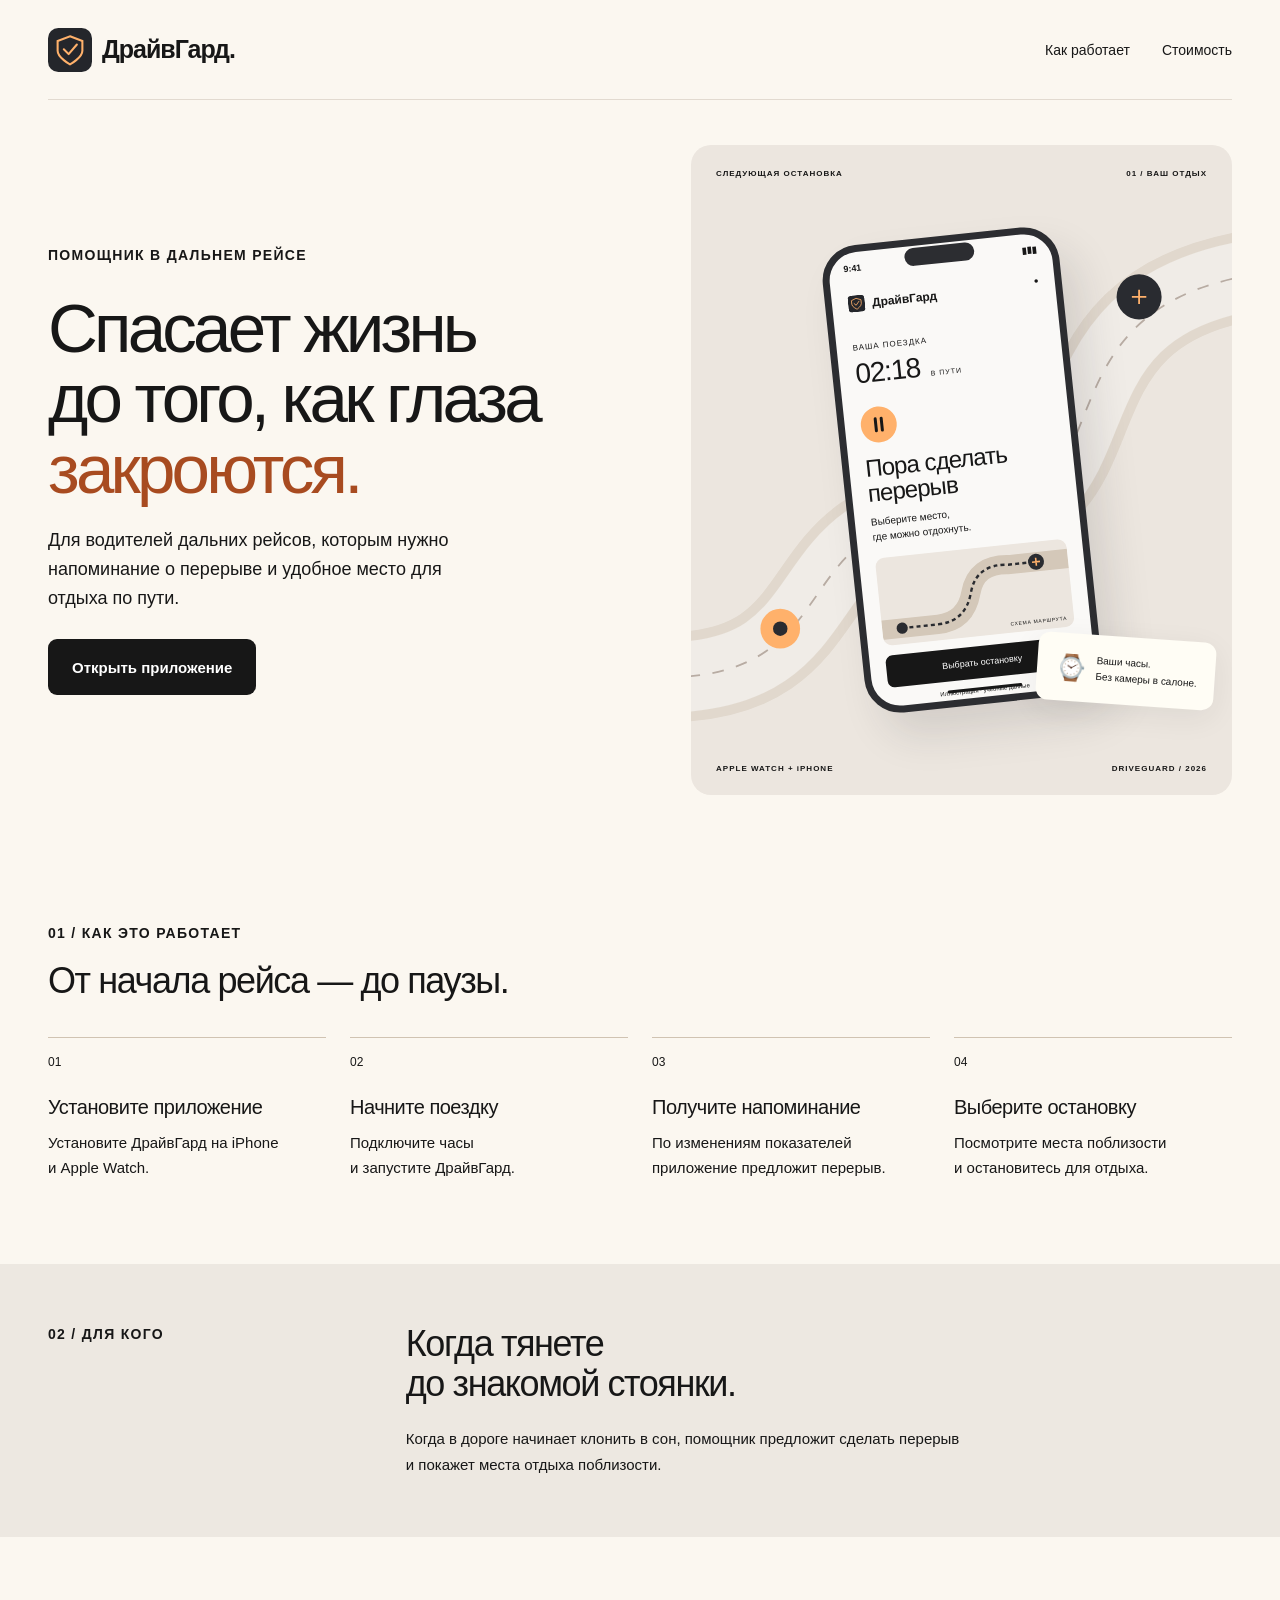
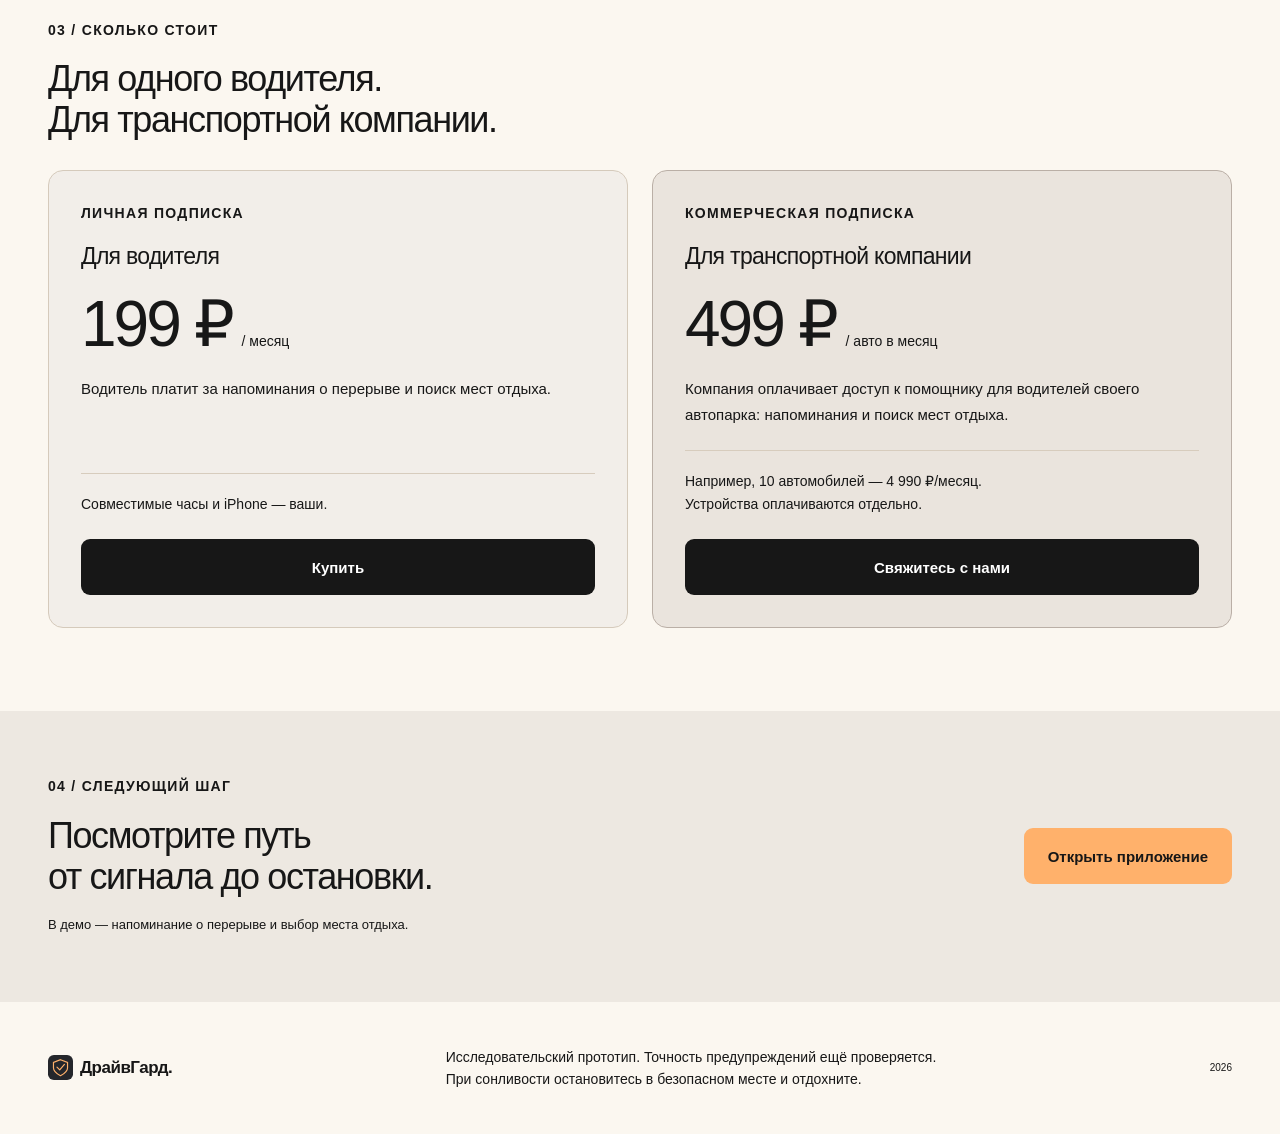
==== commit 5f31228b: "Fix pricing section for subscription plans" ====
--- a/index.html
+++ b/index.html
@@ -15,7 +15,7 @@
 </section>
 <section id="how" class="how wrap block"><div class="section-title"><span class="eyebrow">01 / КАК ЭТО РАБОТАЕТ</span><h2>От начала рейса — до паузы.</h2></div><ol class="steps"><li><span class="step-no">01</span><h3>Установите приложение</h3><p>Установите ДрайвГард на iPhone <br>и Apple Watch.</p></li><li><span class="step-no">02</span><h3>Начните поездку</h3><p>Подключите часы <br>и запустите ДрайвГард.</p></li><li><span class="step-no">03</span><h3>Получите напоминание</h3><p>По изменениям показателей <br>приложение предложит перерыв.</p></li><li><span class="step-no">04</span><h3>Выберите остановку</h3><p>Посмотрите места поблизости <br>и остановитесь для отдыха.</p></li></ol></section>
 <section id="who" class="audience"><div class="wrap audience-inner"><span class="eyebrow">02 / ДЛЯ КОГО</span><div><h2>Когда тянете <br>до знакомой стоянки.</h2><p>Когда в дороге начинает клонить в сон, помощник предложит сделать перерыв и покажет места отдыха поблизости.</p></div></div></section>
-<section id="price" class="pricing wrap block"><div class="pricing-heading"><span class="eyebrow">03 / СКОЛЬКО СТОИТ</span><h2>Для одного водителя. <br>Для транспортной компании.</h2></div><div class="plans"><article class="price-card"><span class="price-label">ЛИЧНАЯ ПОДПИСКА</span><h3>Для водителя</h3><div class="price">199 ₽<span>/ месяц</span></div><p>Водитель платит за напоминания о перерыве и поиск мест отдыха.</p><div class="price-note">Совместимые часы и iPhone — ваши.</div><button class="button primary plan-action" type="button" data-open="purchase-dialog">Купить</button></article><article class="price-card fleet-card"><span class="price-label">КОММЕРЧЕСКАЯ ПОДПИСКА</span><h3>Для транспортной компании</h3><div class="price">490 ₽<span>/ авто в месяц</span></div><p>Компания оплачивает доступ к помощнику для водителей своего автопарка: напоминания и поиск мест отдыха.</p><div class="price-note">Например, 10 автомобилей — 4 900 ₽/месяц. <br>Устройства оплачиваются отдельно.</div><button class="button primary plan-action" type="button" data-open="contact-dialog">Свяжитесь с нами</button></article></div></section>
+<section id="price" class="pricing wrap block"><div class="pricing-heading"><span class="eyebrow">03 / СКОЛЬКО СТОИТ</span><h2>Для одного водителя. <br>Для транспортной компании.</h2></div><div class="plans"><article class="price-card"><span class="price-label">ЛИЧНАЯ ПОДПИСКА</span><h3>Для водителя</h3><div class="price">199 ₽<span>/ месяц</span></div><p>Водитель платит за напоминания о перерыве и поиск мест отдыха.</p><div class="price-note">Совместимые часы и iPhone — ваши.</div><button class="button primary plan-action" type="button" data-open="purchase-dialog">Купить</button></article><article class="price-card fleet-card"><span class="price-label">КОММЕРЧЕСКАЯ ПОДПИСКА</span><h3>Для транспортной компании</h3><div class="price">499 ₽<span>/ авто в месяц</span></div><p>Компания оплачивает доступ к помощнику для водителей своего автопарка: напоминания и поиск мест отдыха.</p><div class="price-note">Например, 10 автомобилей — 4 990 ₽/месяц. <br>Устройства оплачиваются отдельно.</div><button class="button primary plan-action" type="button" data-open="contact-dialog">Свяжитесь с нами</button></article></div></section>
 <section class="closing"><div class="wrap closing-inner"><div><span class="eyebrow">04 / СЛЕДУЮЩИЙ ШАГ</span><h2>Посмотрите путь <br>от сигнала до остановки.</h2><p>В демо — напоминание о перерыве и выбор места отдыха.</p></div><a class="button lime" href="demo/index.html">Открыть приложение</a></div></section>
 </main>
 <footer class="wrap"><span class="footer-brand"><img src="favicon.svg" alt="" width="25" height="25">ДрайвГард.</span><p>Исследовательский прототип. Точность предупреждений ещё проверяется. <br>При сонливости остановитесь в безопасном месте и отдохните.</p><span>2026</span></footer>
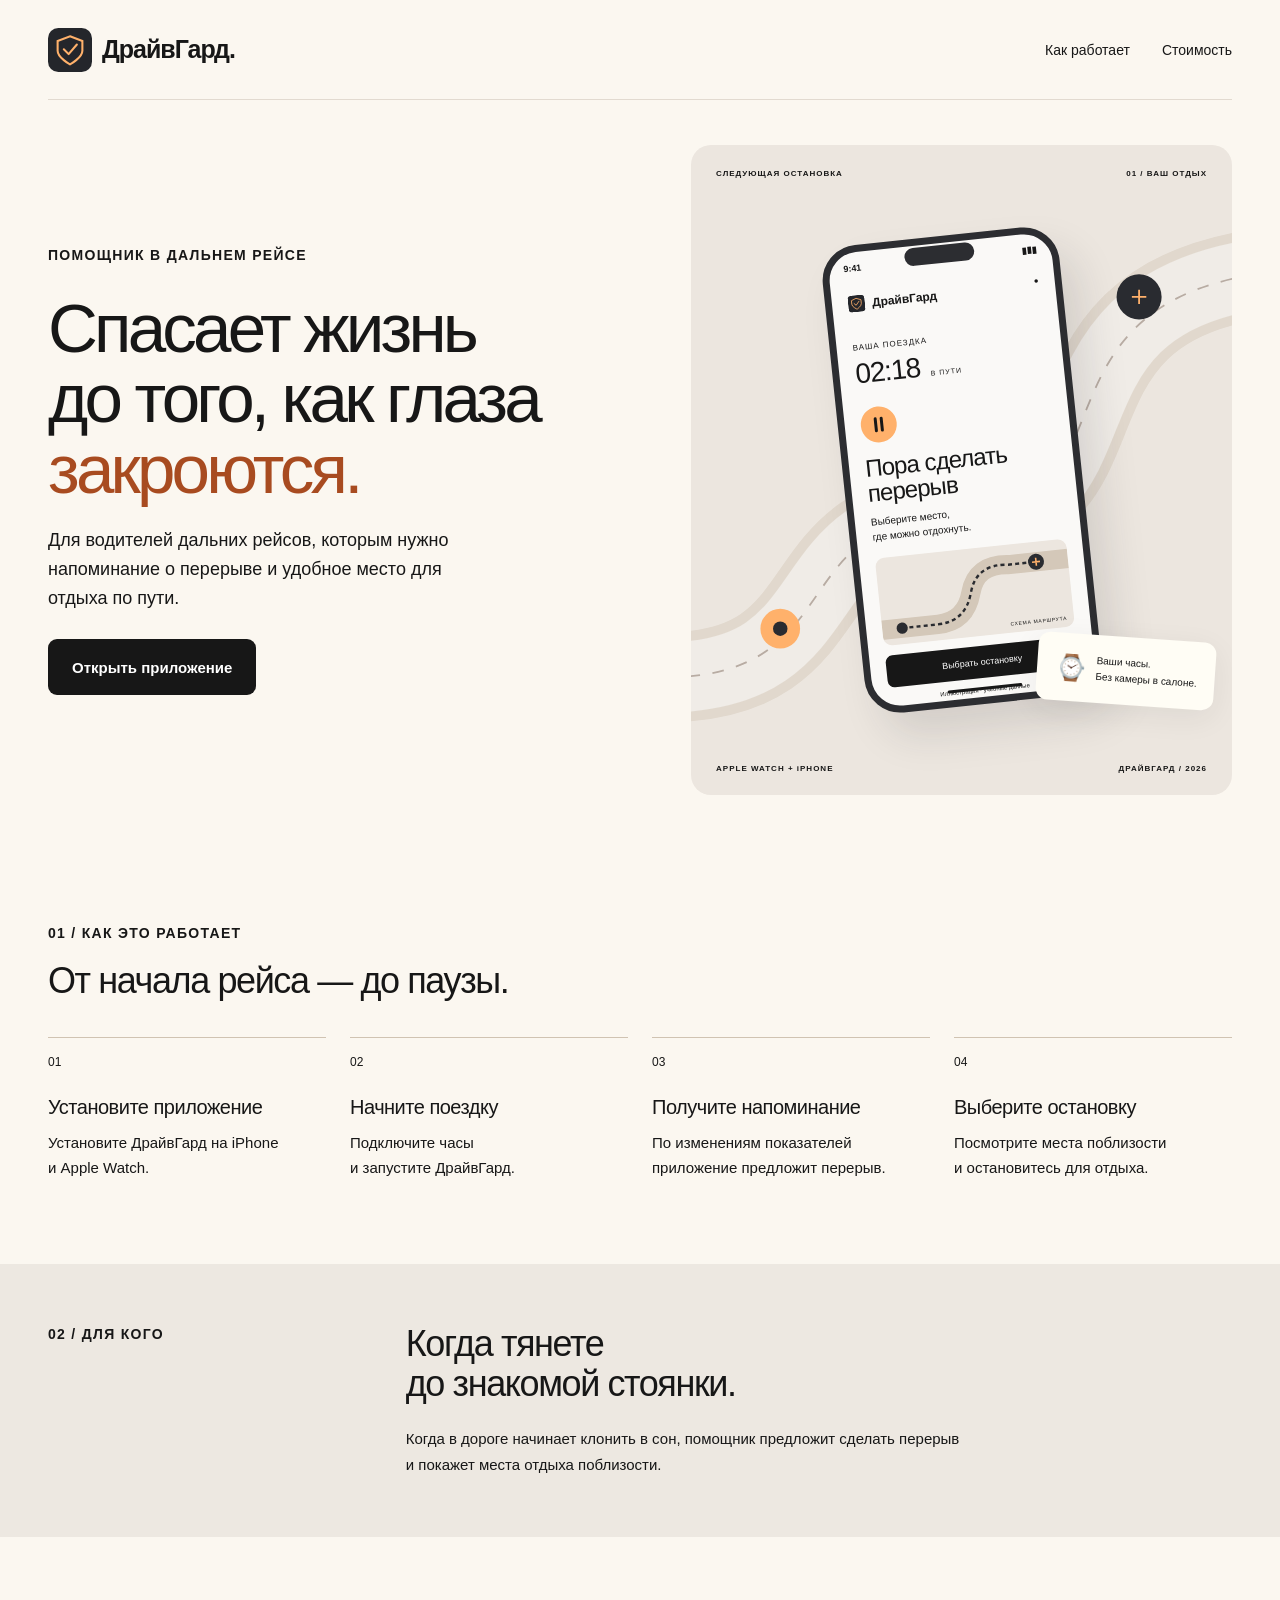
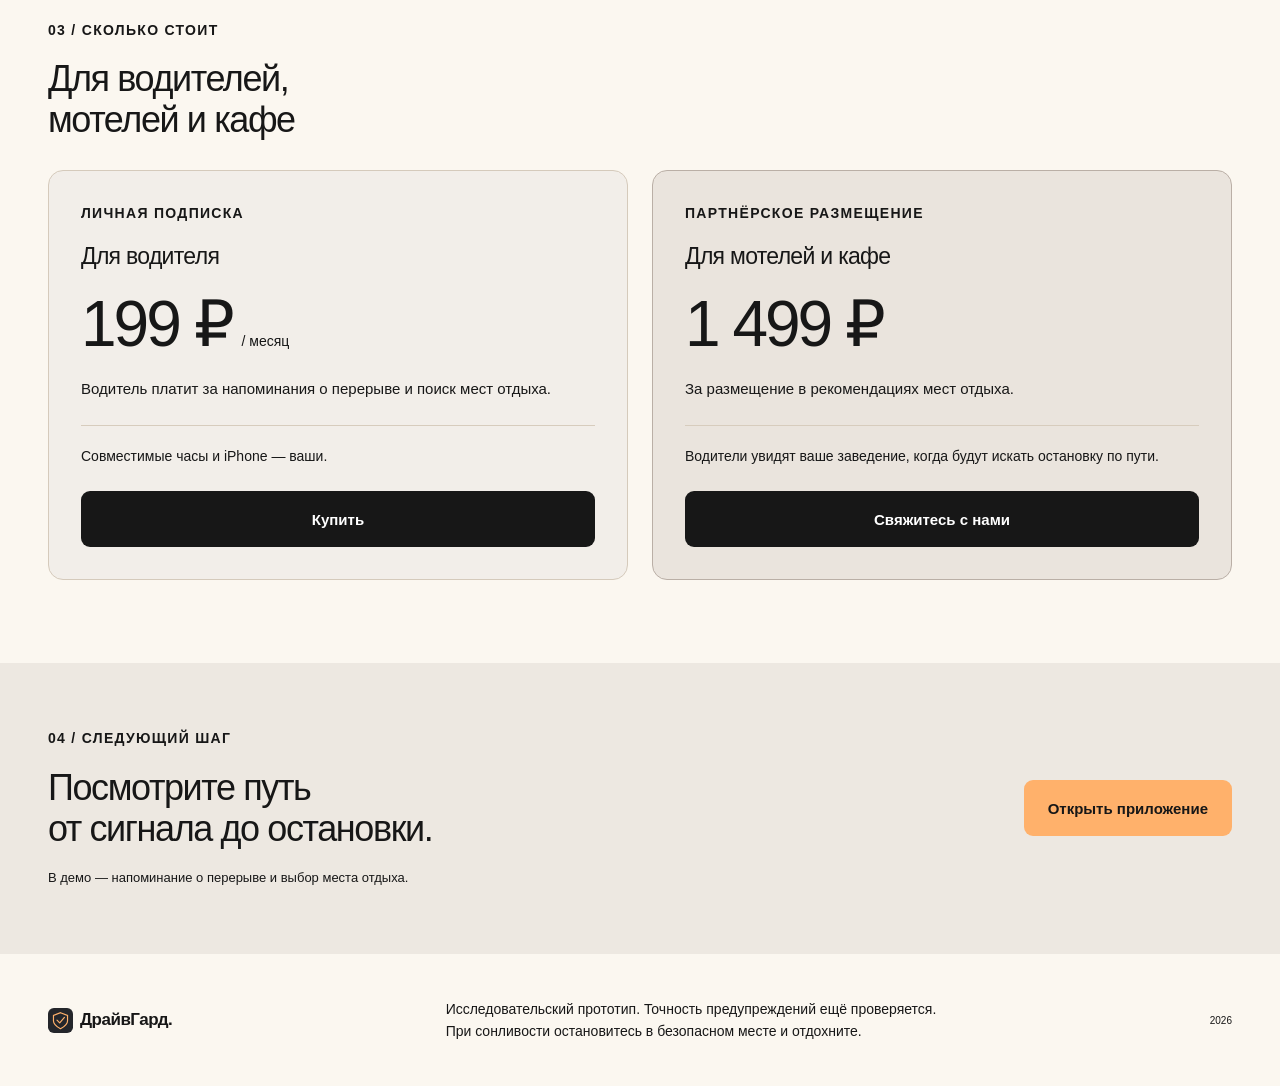
==== commit e48465ba: "Add files via upload" ====
--- a/index.html
+++ b/index.html
@@ -5,17 +5,40 @@
 <header class="wrap header"><a class="brand" href="#"><img class="brand-icon" src="favicon.svg" alt="" width="44" height="44">ДрайвГард<span class="dot">.</span></a><nav aria-label="Навигация"><a href="#how">Как работает</a><a href="#price">Стоимость</a></nav></header>
 <main>
 <section class="hero wrap" aria-labelledby="headline">
-<div class="hero-copy"><span class="eyebrow">ПОМОЩНИК В ДАЛЬНЕМ РЕЙСЕ</span><h1 id="headline">Спасает жизнь<br>до того, как глаза <br><em>закроются.</em></h1><p class="lead">Для водителей дальних рейсов, которым нужно напоминание о перерыве и удобное место для отдыха по пути.</p><a class="button primary" href="demo/index.html">Открыть приложение</a></div>
+<div class="hero-copy"><span class="eyebrow">ПОМОЩНИК В ДАЛЬНЕМ РЕЙСЕ</span><h1 id="headline">Спасает жизнь <br>до того, как глаза <br><em>закроются.</em></h1><p class="lead">Для водителей дальних рейсов, которым нужно напоминание о перерыве и удобное место для отдыха по пути.</p><a class="button primary" href="demo/index.html">Открыть приложение</a></div>
 <div class="visual" aria-label="Иллюстрация приложения с напоминанием об отдыхе">
 <div class="visual-heading"><span>СЛЕДУЮЩАЯ ОСТАНОВКА</span><span>01 / ВАШ ОТДЫХ</span></div>
 <svg class="road" viewBox="0 0 600 620" fill="none" aria-hidden="true"><path d="M-30 540C180 540 100 360 300 360S360 120 650 90" stroke="#e1d8cd" stroke-width="100"/><path d="M-30 540C180 540 100 360 300 360S360 120 650 90" stroke="#f0ece7" stroke-width="78"/><path d="M-30 540C180 540 100 360 300 360S360 120 650 90" stroke="#b8aca3" stroke-width="2" stroke-dasharray="13 14"/><circle cx="99" cy="486" r="22" fill="#ffb16b"/><circle cx="99" cy="486" r="8" fill="#292b30"/><circle cx="497" cy="118" r="25" fill="#292b30"/><path d="M489 118h16m-8-8v16" stroke="#ffb16b" stroke-width="2"/></svg>
 <div class="phone"><div class="phone-top"><span>9:41</span><span class="island"></span><span>▮▮▮</span></div><div class="phone-body"><div class="app-brand"><span class="mock-brand"><img src="favicon.svg" alt="" width="17" height="17">ДрайвГард</span><span>●</span></div><span class="app-eyebrow">ВАША ПОЕЗДКА</span><div class="trip-time">02:18<span>В ПУТИ</span></div><div class="rest-icon" aria-hidden="true"><svg width="18" height="18" viewBox="0 0 18 18" fill="none"><path d="M6 3v12M12 3v12" stroke="currentColor" stroke-width="3" stroke-linecap="round"/></svg></div><h2>Пора сделать <br>перерыв</h2><p>Выберите место, <br>где можно отдохнуть.</p><div class="phone-map"><svg viewBox="0 0 240 110" fill="none" aria-hidden="true"><path d="M-20 90H70Q105 90 115 55T165 25H260" stroke="#d4c8b9" stroke-width="24"/><path d="M25 90H70Q105 90 115 55T165 25H200" stroke="#292b30" stroke-width="3" stroke-dasharray="5 4"/><circle cx="25" cy="90" r="7" fill="#292b30"/><circle cx="200" cy="25" r="10" fill="#292b30"/><path d="M195 25h10m-5-5v10" stroke="#ffb16b" stroke-width="2"/></svg><span>СХЕМА МАРШРУТА</span></div><a class="phone-cta" href="demo/index.html#places">Выбрать остановку</a><small>Иллюстрация · учебные данные</small></div><div class="home-bar"></div></div>
-<div class="device-tag"><span>⌚</span><div>Ваши часы. <br><strong>Без камеры в салоне.</strong></div></div><div class="visual-bottom">APPLE WATCH + iPHONE<span>DRIVEGUARD / 2026</span></div>
+<div class="device-tag"><span>⌚</span><div>Ваши часы. <br><strong>Без камеры в салоне.</strong></div></div><div class="visual-bottom">APPLE WATCH + iPHONE<span>ДРАЙВГАРД / 2026</span></div>
 </div>
 </section>
 <section id="how" class="how wrap block"><div class="section-title"><span class="eyebrow">01 / КАК ЭТО РАБОТАЕТ</span><h2>От начала рейса — до паузы.</h2></div><ol class="steps"><li><span class="step-no">01</span><h3>Установите приложение</h3><p>Установите ДрайвГард на iPhone <br>и Apple Watch.</p></li><li><span class="step-no">02</span><h3>Начните поездку</h3><p>Подключите часы <br>и запустите ДрайвГард.</p></li><li><span class="step-no">03</span><h3>Получите напоминание</h3><p>По изменениям показателей <br>приложение предложит перерыв.</p></li><li><span class="step-no">04</span><h3>Выберите остановку</h3><p>Посмотрите места поблизости <br>и остановитесь для отдыха.</p></li></ol></section>
 <section id="who" class="audience"><div class="wrap audience-inner"><span class="eyebrow">02 / ДЛЯ КОГО</span><div><h2>Когда тянете <br>до знакомой стоянки.</h2><p>Когда в дороге начинает клонить в сон, помощник предложит сделать перерыв и покажет места отдыха поблизости.</p></div></div></section>
-<section id="price" class="pricing wrap block"><div class="pricing-heading"><span class="eyebrow">03 / СКОЛЬКО СТОИТ</span><h2>Для одного водителя. <br>Для транспортной компании.</h2></div><div class="plans"><article class="price-card"><span class="price-label">ЛИЧНАЯ ПОДПИСКА</span><h3>Для водителя</h3><div class="price">199 ₽<span>/ месяц</span></div><p>Водитель платит за напоминания о перерыве и поиск мест отдыха.</p><div class="price-note">Совместимые часы и iPhone — ваши.</div><button class="button primary plan-action" type="button" data-open="purchase-dialog">Купить</button></article><article class="price-card fleet-card"><span class="price-label">КОММЕРЧЕСКАЯ ПОДПИСКА</span><h3>Для транспортной компании</h3><div class="price">499 ₽<span>/ авто в месяц</span></div><p>Компания оплачивает доступ к помощнику для водителей своего автопарка: напоминания и поиск мест отдыха.</p><div class="price-note">Например, 10 автомобилей — 4 990 ₽/месяц. <br>Устройства оплачиваются отдельно.</div><button class="button primary plan-action" type="button" data-open="contact-dialog">Свяжитесь с нами</button></article></div></section>
+<section id="price" class="pricing wrap block">
+  <div class="pricing-heading">
+    <span class="eyebrow">03 / СКОЛЬКО СТОИТ</span>
+    <h2>Для водителей, <br>мотелей и кафе</h2>
+  </div>
+  <div class="plans">
+    <article class="price-card">
+      <span class="price-label">ЛИЧНАЯ ПОДПИСКА</span>
+      <h3>Для водителя</h3>
+      <div class="price">199 ₽<span>/ месяц</span></div>
+      <p>Водитель платит за напоминания о перерыве и поиск мест отдыха.</p>
+      <div class="price-note">Совместимые часы и iPhone — ваши.</div>
+      <button class="button primary plan-action" type="button" data-open="purchase-dialog">Купить</button>
+    </article>
+    <article class="price-card fleet-card">
+      <span class="price-label">ПАРТНЁРСКОЕ РАЗМЕЩЕНИЕ</span>
+      <h3>Для мотелей и кафе</h3>
+      <div class="price">1 499 ₽</div>
+      <p>За размещение в рекомендациях мест отдыха.</p>
+      <div class="price-note">Водители увидят ваше заведение, когда будут искать остановку по пути.</div>
+      <button class="button primary plan-action" type="button" data-open="contact-dialog">Свяжитесь с нами</button>
+    </article>
+  </div>
+</section>
 <section class="closing"><div class="wrap closing-inner"><div><span class="eyebrow">04 / СЛЕДУЮЩИЙ ШАГ</span><h2>Посмотрите путь <br>от сигнала до остановки.</h2><p>В демо — напоминание о перерыве и выбор места отдыха.</p></div><a class="button lime" href="demo/index.html">Открыть приложение</a></div></section>
 </main>
 <footer class="wrap"><span class="footer-brand"><img src="favicon.svg" alt="" width="25" height="25">ДрайвГард.</span><p>Исследовательский прототип. Точность предупреждений ещё проверяется. <br>При сонливости остановитесь в безопасном месте и отдохните.</p><span>2026</span></footer>
@@ -32,13 +55,13 @@
 </dialog>
 <dialog id="contact-dialog" class="action-dialog" aria-labelledby="contact-title">
 <button class="dialog-close" type="button" aria-label="Закрыть" data-close>×</button>
-<span class="eyebrow">ДЛЯ ТРАНСПОРТНЫХ КОМПАНИЙ</span>
+<span class="eyebrow">ДЛЯ МОТЕЛЕЙ И КАФЕ</span>
 <h2 id="contact-title">Свяжитесь с нами</h2>
 <form id="contact-form">
-<label>Компания<input name="company" autocomplete="organization" placeholder="Название компании" required maxlength="120"></label>
+<label>Заведение<input name="company" autocomplete="organization" placeholder="Название мотеля или кафе" required maxlength="120"></label>
 <label>Ваше имя<input name="name" autocomplete="name" placeholder="Как к вам обращаться" required maxlength="80"></label>
 <label>Электронная почта<input name="email" type="email" autocomplete="email" placeholder="name@company.ru" required maxlength="160"></label>
-<label>Комментарий <span>(необязательно)</span><textarea name="message" rows="3" placeholder="Например, сколько автомобилей в вашем парке" maxlength="1500"></textarea></label>
+<label>Комментарий <span>(необязательно)</span><textarea name="message" rows="3" placeholder="Например, адрес и часы работы заведения" maxlength="1500"></textarea></label>
 <p class="dialog-note">Демо-форма: данные не отправляются. После заполнения можно скачать заявку.</p>
 <button class="button primary" type="submit">Подготовить заявку</button>
 </form>
